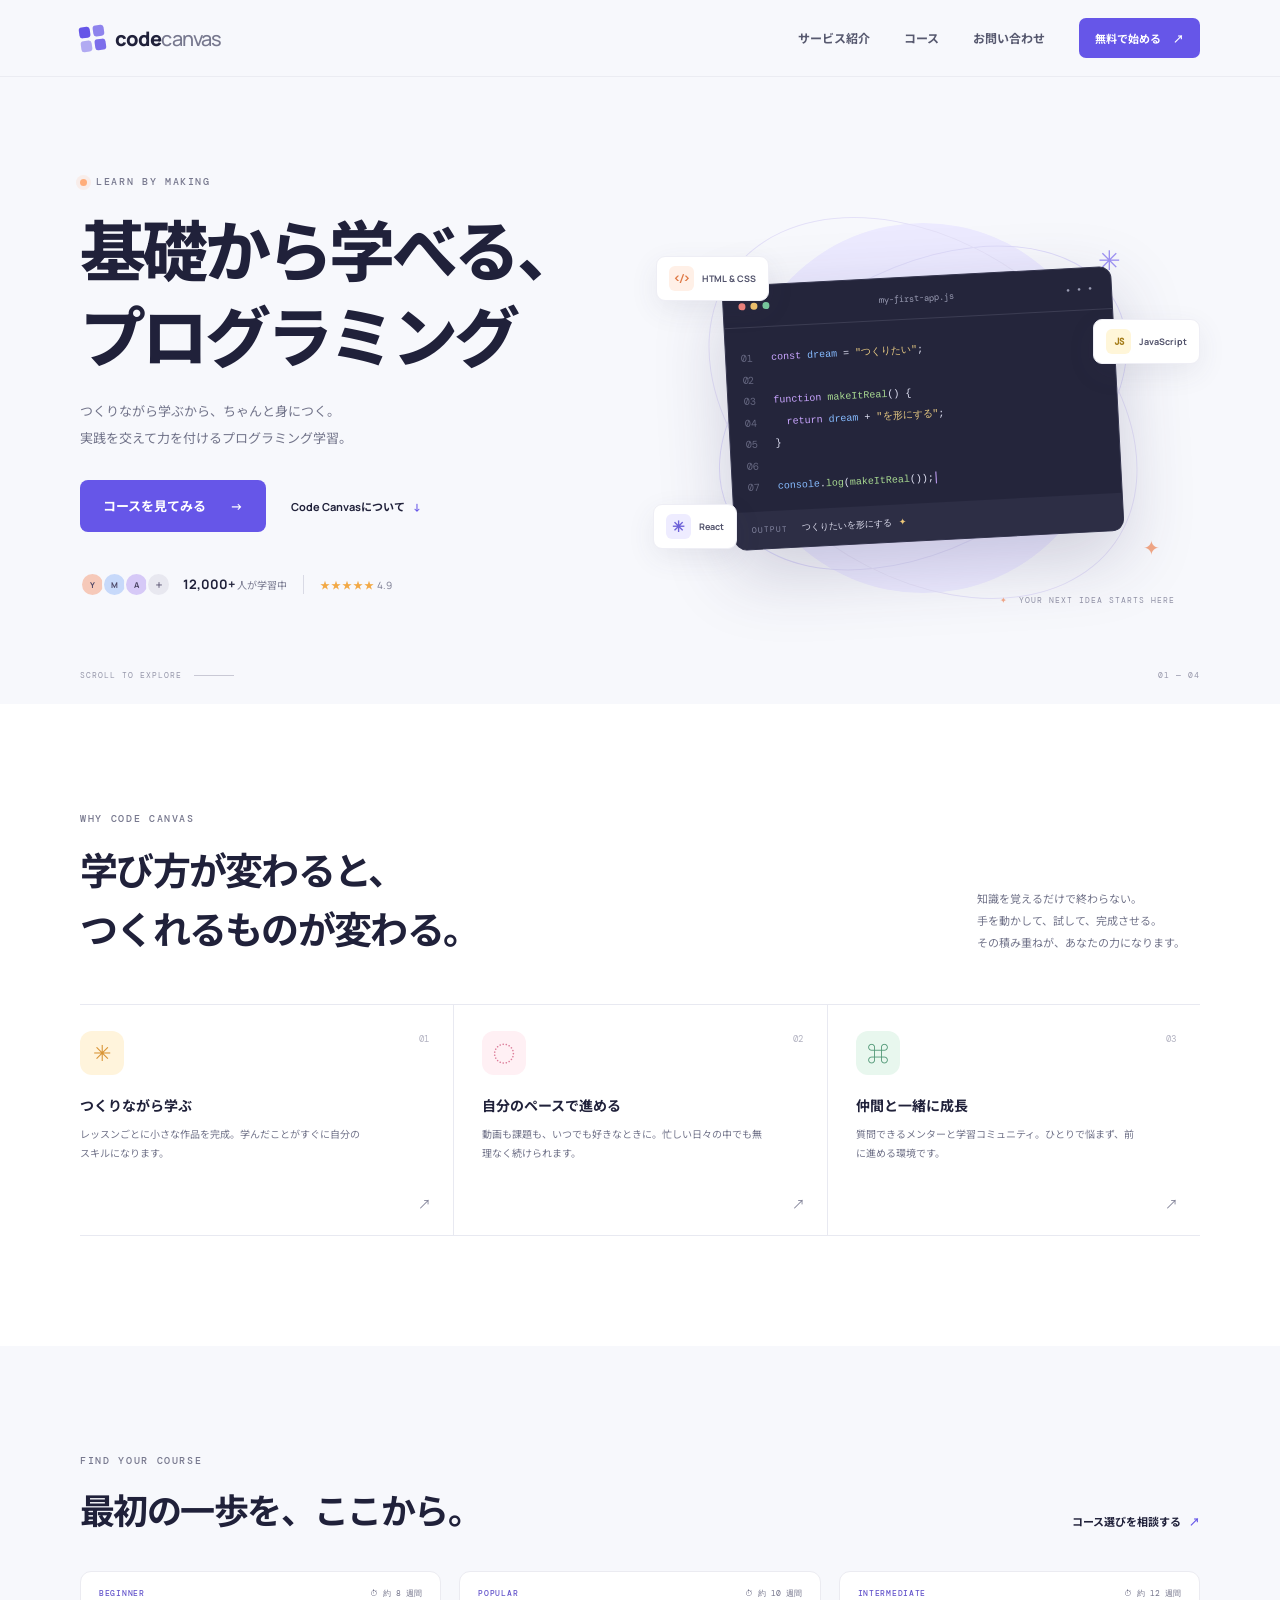
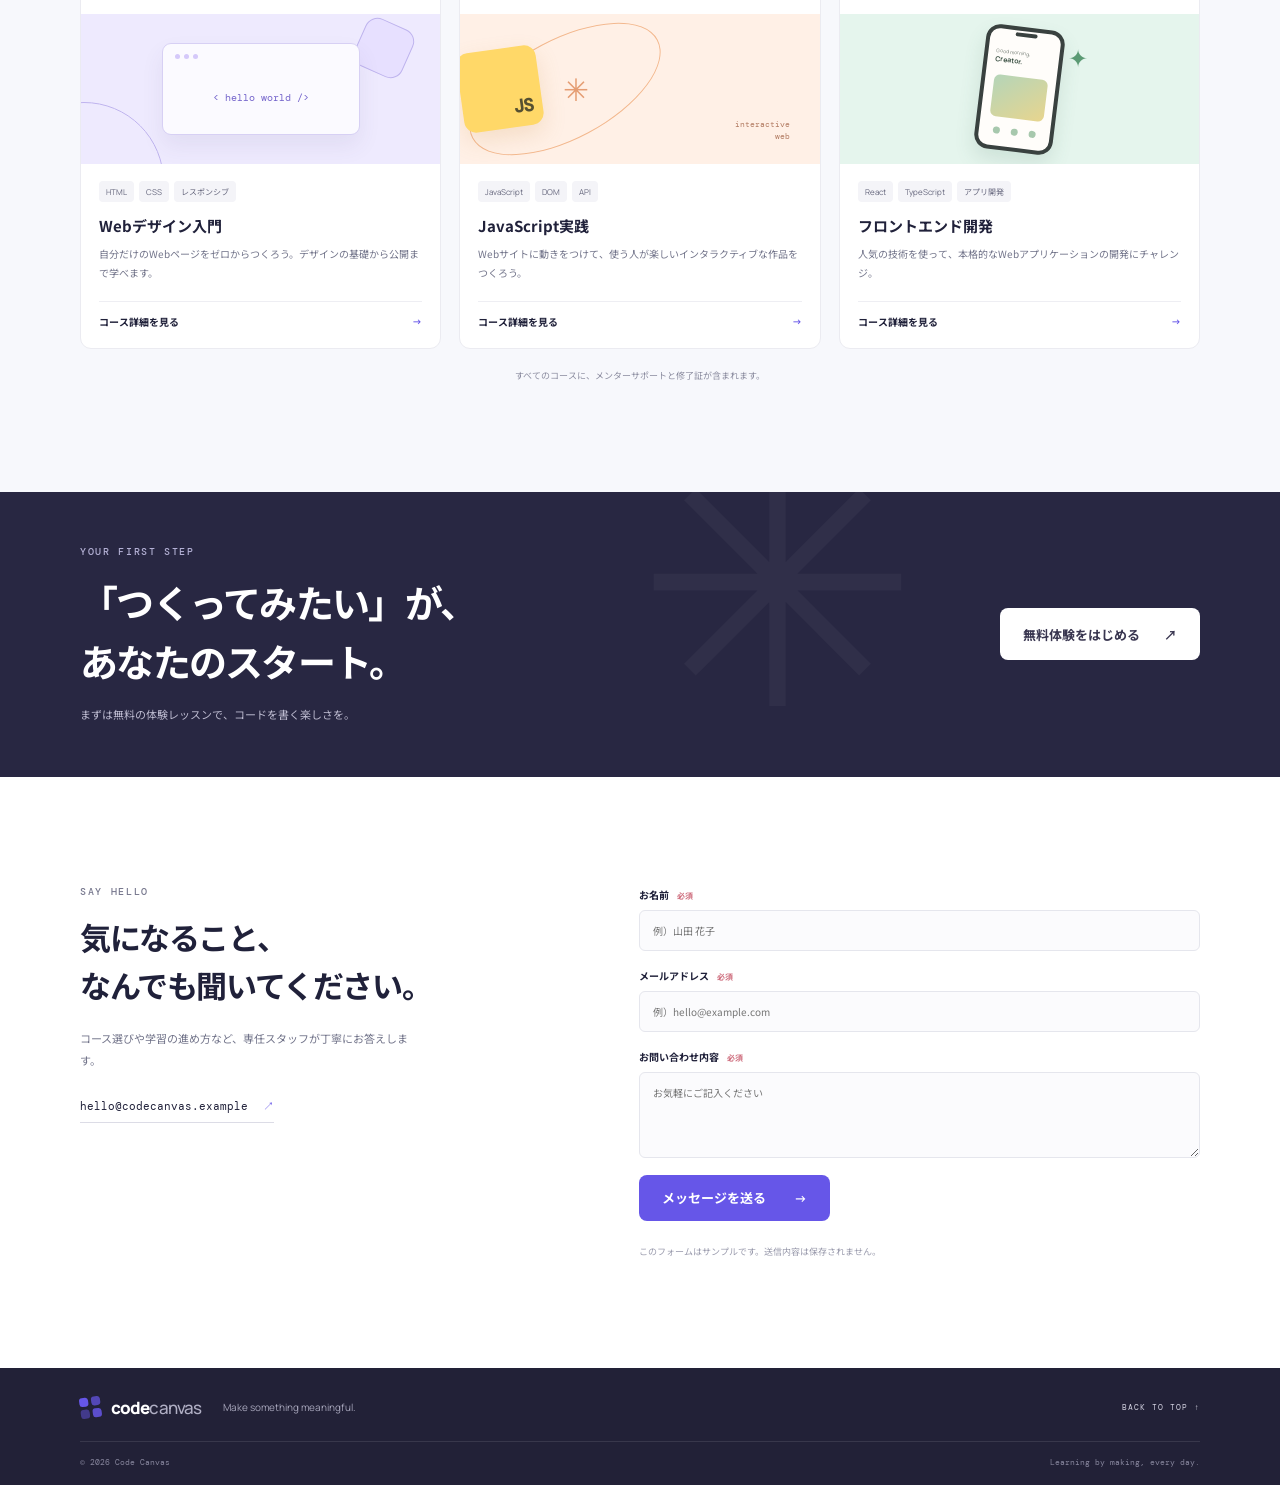
==== index.html @ 49e3001a "Merge pull request #26 from Singuralitylabs/work_ohno ファーストビューメッセージ修正#25" ====
<!doctype html>
<html lang="ja">
<head>
  <meta charset="utf-8">
  <meta name="viewport" content="width=device-width, initial-scale=1">
  <meta name="description" content="コードキャンバスは、あなたのペースで実践的なプログラミングを学べるオンライン学習サービスです。">
  <meta name="theme-color" content="#f7f8fc">
  <title>Code Canvas — つくりながら学ぶ、プログラミング</title>
  <link rel="preconnect" href="https://fonts.googleapis.com">
  <link rel="preconnect" href="https://fonts.gstatic.com" crossorigin>
  <link href="https://fonts.googleapis.com/css2?family=DM+Mono:wght@400;500&family=Manrope:wght@400;500;600;700;800&family=Noto+Sans+JP:wght@400;500;600;700;800&display=swap" rel="stylesheet">
  <link rel="stylesheet" href="styles.css">
  <script src="script.js" defer></script>
</head>
<body>
  <a class="skip-link" href="#main">コンテンツへスキップ</a>
  <header class="site-header">
    <div class="container header-inner">
      <a class="brand" href="#home" aria-label="Code Canvas ホーム">
        <span class="brand-mark" aria-hidden="true"><span></span><span></span><span></span><span></span></span>
        <span>code<span class="brand-light">canvas</span></span>
      </a>
      <button class="menu-toggle" type="button" aria-expanded="false" aria-controls="primary-nav" aria-label="メニューを開く">
        <span></span><span></span>
      </button>
      <nav class="nav" id="primary-nav" aria-label="メインナビゲーション">
        <a href="#about">サービス紹介</a>
        <a href="#courses">コース</a>
        <a href="#contact">お問い合わせ</a>
        <a class="button button-small nav-cta" href="#courses">無料で始める <span aria-hidden="true">↗</span></a>
      </nav>
    </div>
  </header>

  <main id="main">
    <section class="hero" id="home" aria-labelledby="hero-title">
      <div class="container hero-grid">
        <div class="hero-copy">
          <p class="eyebrow"><span class="eyebrow-dot"></span> LEARN BY MAKING</p>
          <h1 id="hero-title">基礎から学べる、<br>プログラミング</h1>
          <p class="hero-lead">つくりながら学ぶから、ちゃんと身につく。<br>実践を交えて力を付けるプログラミング学習。</p>
          <div class="hero-actions">
            <a class="button" href="#courses">コースを見てみる <span aria-hidden="true">→</span></a>
            <a class="text-link" href="#about">Code Canvasについて <span aria-hidden="true">↓</span></a>
          </div>
          <div class="hero-proof"><div class="avatar-stack" aria-hidden="true"><span>Y</span><span>M</span><span>A</span><span>＋</span></div><p><strong>12,000+</strong> 人が学習中</p><span class="proof-divider"></span><p class="rating"><span aria-label="5つ星">★★★★★</span> 4.9</p></div>
        </div>
        <div class="hero-art" aria-label="コードを書きながら学ぶ様子を表したイラスト" role="img">
          <div class="art-orbit orbit-one"></div><div class="art-orbit orbit-two"></div>
          <div class="floating-tag tag-html"><span class="tag-icon orange">&lt;/&gt;</span><span>HTML &amp; CSS</span></div>
          <div class="floating-tag tag-js"><span class="tag-icon yellow">JS</span><span>JavaScript</span></div>
          <div class="floating-tag tag-react"><span class="tag-icon blue">✳</span><span>React</span></div>
          <div class="editor-card">
            <div class="editor-top"><div class="editor-dots"><i></i><i></i><i></i></div><span>my-first-app.js</span><span class="editor-menu">···</span></div>
            <div class="editor-body" aria-hidden="true">
              <div><b>01</b><code><span class="code-purple">const</span> <span class="code-blue">dream</span> = <span class="code-yellow">"つくりたい"</span>;</code></div>
              <div><b>02</b><code></code></div>
              <div><b>03</b><code><span class="code-purple">function</span> <span class="code-green">makeItReal</span>() {</code></div>
              <div><b>04</b><code>&nbsp;&nbsp;<span class="code-purple">return</span> <span class="code-blue">dream</span> + <span class="code-yellow">"を形にする"</span>;</code></div>
              <div><b>05</b><code>}</code></div>
              <div><b>06</b><code></code></div>
              <div><b>07</b><code><span class="code-blue">console</span>.<span class="code-green">log</span>(<span class="code-green">makeItReal</span>());<span class="cursor"></span></code></div>
            </div>
            <div class="editor-output"><span class="output-label">OUTPUT</span><span>つくりたいを形にする<span class="sparkle">✦</span></span></div>
          </div>
          <span class="art-spark spark-a">✳</span><span class="art-spark spark-b">✦</span>
          <div class="art-note"><span>✦</span> YOUR NEXT IDEA STARTS HERE</div>
        </div>
      </div>
      <div class="hero-bottom container"><span>SCROLL TO EXPLORE</span><span class="scroll-line"></span><span>01 — 04</span></div>
    </section>

    <section class="section about-section" id="about" aria-labelledby="about-title">
      <div class="container">
        <div class="section-heading"><div><p class="eyebrow">WHY CODE CANVAS</p><h2 id="about-title">学び方が変わると、<br class="mobile-break">つくれるものが変わる。</h2></div><p class="section-intro">知識を覚えるだけで終わらない。<br>手を動かして、試して、完成させる。<br>その積み重ねが、あなたの力になります。</p></div>
        <div class="feature-grid">
          <article class="feature-card"><span class="feature-number">01</span><div class="feature-icon icon-yellow" aria-hidden="true">✳</div><h3>つくりながら学ぶ</h3><p>レッスンごとに小さな作品を完成。学んだことがすぐに自分のスキルになります。</p><span class="feature-arrow" aria-hidden="true">↗</span></article>
          <article class="feature-card"><span class="feature-number">02</span><div class="feature-icon icon-pink" aria-hidden="true">◌</div><h3>自分のペースで進める</h3><p>動画も課題も、いつでも好きなときに。忙しい日々の中でも無理なく続けられます。</p><span class="feature-arrow" aria-hidden="true">↗</span></article>
          <article class="feature-card"><span class="feature-number">03</span><div class="feature-icon icon-green" aria-hidden="true">⌘</div><h3>仲間と一緒に成長</h3><p>質問できるメンターと学習コミュニティ。ひとりで悩まず、前に進める環境です。</p><span class="feature-arrow" aria-hidden="true">↗</span></article>
        </div>
      </div>
    </section>

    <section class="section courses-section" id="courses" aria-labelledby="courses-title">
      <div class="container">
        <div class="section-heading courses-heading"><div><p class="eyebrow">FIND YOUR COURSE</p><h2 id="courses-title">最初の一歩を、ここから。</h2></div><a class="text-link desktop-link" href="#contact">コース選びを相談する <span aria-hidden="true">↗</span></a></div>
        <div class="course-grid">
          <article class="course-card course-lavender"><div class="course-topline"><span class="course-level">BEGINNER</span><span class="course-time">⏱ 約 8 週間</span></div><div class="course-visual visual-web"><span class="visual-window"><i></i><i></i><i></i><b>&lt; hello world /&gt;</b></span><span class="visual-shape shape-circle"></span><span class="visual-shape shape-square"></span></div><div class="course-content"><div class="course-tags"><span>HTML</span><span>CSS</span><span>レスポンシブ</span></div><h3>Webデザイン入門</h3><p>自分だけのWebページをゼロからつくろう。デザインの基礎から公開まで学べます。</p><a href="web-design.html" class="course-link">コース詳細を見る <span aria-hidden="true">→</span></a></div></article>
          <article class="course-card course-peach"><div class="course-topline"><span class="course-level">POPULAR</span><span class="course-time">⏱ 約 10 週間</span></div><div class="course-visual visual-js"><span class="js-tile">JS</span><span class="visual-orbit"></span><span class="js-spark">✳</span><span class="js-label">interactive<br>web</span></div><div class="course-content"><div class="course-tags"><span>JavaScript</span><span>DOM</span><span>API</span></div><h3>JavaScript実践</h3><p>Webサイトに動きをつけて、使う人が楽しいインタラクティブな作品をつくろう。</p><a href="javascript-practice.html" class="course-link">コース詳細を見る <span aria-hidden="true">→</span></a></div></article>
          <article class="course-card course-mint"><div class="course-topline"><span class="course-level">INTERMEDIATE</span><span class="course-time">⏱ 約 12 週間</span></div><div class="course-visual visual-app"><div class="app-phone"><span class="phone-notch"></span><span class="phone-greeting">Good morning,<br><b>Creator.</b></span><span class="phone-card"></span><span class="phone-nav"><i></i><i></i><i></i></span></div><span class="app-spark">✦</span></div><div class="course-content"><div class="course-tags"><span>React</span><span>TypeScript</span><span>アプリ開発</span></div><h3>フロントエンド開発</h3><p>人気の技術を使って、本格的なWebアプリケーションの開発にチャレンジ。</p><a href="frontend-development.html" class="course-link">コース詳細を見る <span aria-hidden="true">→</span></a></div></article>
        </div>
        <p class="course-note">すべてのコースに、メンターサポートと修了証が含まれます。</p>
      </div>
    </section>

    <section class="cta-section" aria-labelledby="cta-title"><div class="container cta-inner"><div><p class="eyebrow">YOUR FIRST STEP</p><h2 id="cta-title">「つくってみたい」が、<br>あなたのスタート。</h2><p>まずは無料の体験レッスンで、コードを書く楽しさを。</p></div><a href="#contact" class="button button-light">無料体験をはじめる <span aria-hidden="true">↗</span></a><span class="cta-decoration" aria-hidden="true">✳</span></div></section>

    <section class="section contact-section" id="contact" aria-labelledby="contact-title">
      <div class="container contact-grid"><div class="contact-copy"><p class="eyebrow">SAY HELLO</p><h2 id="contact-title">気になること、<br>なんでも聞いてください。</h2><p>コース選びや学習の進め方など、専任スタッフが丁寧にお答えします。</p><a class="contact-email" href="mailto:hello@codecanvas.example">hello@codecanvas.example <span aria-hidden="true">↗</span></a></div>
        <form class="contact-form" id="contact-form">
          <div class="form-row"><label for="name">お名前 <span>必須</span></label><input id="name" name="name" type="text" autocomplete="name" placeholder="例）山田 花子" required></div>
          <div class="form-row"><label for="email">メールアドレス <span>必須</span></label><input id="email" name="email" type="email" autocomplete="email" placeholder="例）hello@example.com" required></div>
          <div class="form-row"><label for="message">お問い合わせ内容 <span>必須</span></label><textarea id="message" name="message" rows="4" placeholder="お気軽にご記入ください" required></textarea></div>
          <button class="button form-submit" type="submit">メッセージを送る <span aria-hidden="true">→</span></button>
          <p class="form-status" id="form-status" role="status" aria-live="polite"></p>
          <p class="form-note">このフォームはサンプルです。送信内容は保存されません。</p>
        </form>
      </div>
    </section>
  </main>

  <footer class="site-footer"><div class="container footer-main"><a class="brand footer-brand" href="#home"><span class="brand-mark" aria-hidden="true"><span></span><span></span><span></span><span></span></span><span>code<span class="brand-light">canvas</span></span></a><p>Make something meaningful.</p><a href="#home" class="back-top">BACK TO TOP ↑</a></div><div class="container footer-bottom"><span>© 2026 Code Canvas</span><span>Learning by making, every day.</span></div></footer>
</body>
</html>
---- styles.css ----
:root {
  color-scheme: light;
  --ink: #20213a;
  --muted: #72748a;
  --paper: #f7f8fc;
  --white: #fff;
  --purple: #6656e8;
  --purple-dark: #5140d1;
  --line: #e8e9f1;
  --font: "Manrope", "Noto Sans JP", sans-serif;
  --jp: "Noto Sans JP", sans-serif;
  --mono: "DM Mono", monospace;
}
* { box-sizing: border-box; }
html { scroll-behavior: smooth; scroll-padding-top: 88px; }
body { margin: 0; color: var(--ink); background: var(--paper); font-family: var(--font); -webkit-font-smoothing: antialiased; }
a { color: inherit; text-decoration: none; }
button, input, textarea { font: inherit; }
.container { width: min(1120px, calc(100% - 64px)); margin-inline: auto; }
.skip-link { position: absolute; top: -48px; left: 16px; z-index: 20; padding: 12px 16px; color: white; background: var(--ink); border-radius: 8px; }
.skip-link:focus { top: 12px; }
.site-header { position: sticky; z-index: 10; top: 0; background: rgb(247 248 252 / 92%); backdrop-filter: blur(16px); border-bottom: 1px solid rgb(32 33 58 / 5%); }
.header-inner { height: 76px; display: flex; align-items: center; justify-content: space-between; }
.brand { display: inline-flex; align-items: center; gap: 10px; font-size: 20px; font-weight: 800; letter-spacing: -.9px; }
.brand-light { font-weight: 500; color: #77788e; }
.brand-mark { width: 25px; height: 25px; display: grid; grid-template-columns: 1fr 1fr; gap: 3px; transform: rotate(-8deg); }
.brand-mark span { border-radius: 3px; background: var(--purple); }
.brand-mark span:nth-child(2) { opacity: .72; }.brand-mark span:nth-child(3) { opacity: .48; }.brand-mark span:nth-child(4) { opacity: .85; }
.nav { display: flex; align-items: center; gap: 34px; font-size: 12px; font-weight: 700; color: #57596f; }
.nav a:not(.button):hover, .text-link:hover { color: var(--purple); }
.button { min-height: 52px; display: inline-flex; align-items: center; justify-content: center; gap: 24px; padding: 0 23px; color: white; background: var(--purple); border: 0; border-radius: 8px; font-size: 13px; font-weight: 700; transition: background .2s, transform .2s; cursor: pointer; }
.button:hover { background: var(--purple-dark); transform: translateY(-2px); }
.button-small { min-height: 40px; gap: 12px; padding: 0 16px; font-size: 11px; border-radius: 7px; }
.menu-toggle { display: none; }
.hero { position: relative; padding-top: 76px; overflow: hidden; }
.hero-grid { min-height: 470px; display: grid; grid-template-columns: 1fr 1.04fr; align-items: center; gap: 34px; }
.hero-copy { padding-bottom: 42px; }
.eyebrow { display: flex; align-items: center; gap: 9px; margin: 0 0 18px; font: 500 10px/1 var(--mono); letter-spacing: 1.65px; color: #77788e; }
.eyebrow-dot { width: 7px; height: 7px; display: inline-block; border-radius: 50%; background: #ffad7a; box-shadow: 0 0 0 4px #ffad7a25; }
h1, h2, h3, p { margin-top: 0; }
h1 { margin-bottom: 20px; font-family: var(--jp); font-size: clamp(42px, 5.4vw, 66px); font-weight: 800; line-height: 1.3; letter-spacing: -.055em; }
.hero-lead { margin-bottom: 28px; color: var(--muted); font-family: var(--jp); font-size: 13px; line-height: 2.1; }
.hero-actions { display: flex; align-items: center; gap: 25px; }
.text-link { font-size: 11px; font-weight: 700; transition: color .2s; }
.text-link span { margin-left: 6px; color: var(--purple); }
.hero-proof { display: flex; align-items: center; gap: 12px; margin-top: 40px; color: #77788e; font-size: 10px; }
.hero-proof p { margin: 0; }.hero-proof strong { color: var(--ink); font-size: 13px; }.proof-divider { width: 1px; height: 19px; margin: 0 4px; background: #d9dae5; }.rating span { color: #f2a946; letter-spacing: 1px; }
.avatar-stack { display: flex; padding-left: 3px; }.avatar-stack span { width: 25px; height: 25px; display: grid; place-items: center; margin-left: -3px; border: 2px solid var(--paper); border-radius: 50%; color: #4c4665; background: #f6c9b9; font-size: 8px; font-weight: 700; }.avatar-stack span:nth-child(2) { background: #c7d9fa; }.avatar-stack span:nth-child(3) { background: #d6c9f7; }.avatar-stack span:nth-child(4) { background: #e8e8f0; }
.hero-art { position: relative; height: 430px; display: grid; place-items: center; isolation: isolate; }
.hero-art::before { position: absolute; z-index: -2; width: 370px; height: 370px; content: ""; border-radius: 50%; background: #eceaff; }
.art-orbit { position: absolute; z-index: -1; width: 440px; height: 280px; border: 1px solid #dedbf9; border-radius: 50%; transform: rotate(-29deg); }.orbit-two { width: 470px; height: 330px; transform: rotate(35deg); border-color: #e4e1f8; }
.editor-card { position: relative; z-index: 1; width: min(390px, 82%); overflow: hidden; border: 1px solid #34354e; border-radius: 12px; background: #24253b; box-shadow: 0 24px 70px #34305d36; transform: rotate(-3deg); }
.editor-top { height: 42px; display: flex; align-items: center; justify-content: space-between; padding: 0 15px; color: #999bb2; border-bottom: 1px solid #3c3d53; font: 9px var(--mono); }.editor-dots { display: flex; gap: 5px; }.editor-dots i { width: 7px; height: 7px; border-radius: 50%; background: #f3837c; }.editor-dots i:nth-child(2) { background: #f2c36c; }.editor-dots i:nth-child(3) { background: #78c99d; }.editor-menu { font-size: 18px; line-height: 1; }
.editor-body { padding: 20px 15px 13px; font: 10px/2.15 var(--mono); color: #e2e3f5; }.editor-body div { display: flex; white-space: pre; }.editor-body b { width: 30px; flex: 0 0 30px; color: #676982; font-weight: 400; }.code-purple { color: #c9a5ff; }.code-blue { color: #86bbff; }.code-yellow { color: #e9cb83; }.code-green { color: #a8d991; }.cursor { display: inline-block; width: 1px; height: 12px; margin-left: 2px; vertical-align: middle; background: #c9a5ff; }
.editor-output { display: flex; align-items: center; gap: 14px; padding: 12px 17px; color: #dcdced; background: #2d2e45; font: 9px var(--mono); }.output-label { color: #898ba6; font-size: 8px; letter-spacing: 1px; }.sparkle { margin-left: 7px; color: #edc778; }
.floating-tag { position: absolute; z-index: 2; display: flex; align-items: center; gap: 8px; padding: 9px 12px; color: #50516a; background: white; border: 1px solid #eeeef5; border-radius: 9px; box-shadow: 0 9px 28px #44436516; font-size: 9px; font-weight: 700; }.tag-html { top: 63px; left: 10px; }.tag-js { top: 126px; right: 0; }.tag-react { bottom: 74px; left: 7px; }.tag-icon { width: 25px; height: 25px; display: grid; place-items: center; border-radius: 6px; font: 700 9px var(--mono); }.orange { color: #df7945; background: #fff0e7; }.yellow { color: #a47b17; background: #fff6d9; }.blue { color: #6d61d8; background: #eeecff; font-size: 15px; }
.art-spark { position: absolute; color: #9e92f3; }.spark-a { top: 48px; right: 79px; font-size: 27px; }.spark-b { bottom: 62px; right: 40px; color: #f3a786; font-size: 20px; }.art-note { position: absolute; right: 25px; bottom: 18px; color: #9293a7; font: 8px var(--mono); letter-spacing: 1px; }.art-note span { margin-right: 5px; color: #f3a786; }
.hero-bottom { display: flex; align-items: center; gap: 12px; padding: 7px 0 24px; color: #9697aa; font: 8px var(--mono); letter-spacing: 1px; }.scroll-line { width: 40px; height: 1px; background: #c9c9d5; }.hero-bottom span:last-child { margin-left: auto; }
.section { padding: 110px 0; }.about-section { background: white; }.section-heading { display: flex; align-items: end; justify-content: space-between; gap: 40px; margin-bottom: 46px; }.section-heading .eyebrow, .contact-copy .eyebrow, .cta-inner .eyebrow { margin-bottom: 16px; }.section-heading h2, .contact-copy h2, .cta-inner h2 { margin-bottom: 0; font-family: var(--jp); font-size: clamp(27px, 3.3vw, 38px); line-height: 1.55; letter-spacing: -.045em; }.section-intro { margin: 0 15px 5px 0; color: var(--muted); font-family: var(--jp); font-size: 11px; line-height: 2; }
.feature-grid { display: grid; grid-template-columns: repeat(3, 1fr); border-top: 1px solid var(--line); border-bottom: 1px solid var(--line); }.feature-card { position: relative; min-height: 230px; padding: 26px 28px 25px 0; }.feature-card + .feature-card { padding-left: 28px; border-left: 1px solid var(--line); }.feature-number { position: absolute; top: 28px; right: 24px; color: #b2b2c1; font: 9px var(--mono); }.feature-card + .feature-card .feature-number { right: 24px; }.feature-icon { width: 44px; height: 44px; display: grid; place-items: center; margin-bottom: 20px; border-radius: 12px; font-size: 22px; }.icon-yellow { color: #d99434; background: #fff4dc; }.icon-pink { color: #dc7e9a; background: #fff0f4; }.icon-green { color: #519876; background: #e8f7ee; }.feature-card h3 { margin-bottom: 9px; font-family: var(--jp); font-size: 14px; }.feature-card p { max-width: 280px; margin-bottom: 0; color: var(--muted); font-family: var(--jp); font-size: 10px; line-height: 1.9; }.feature-arrow { position: absolute; right: 22px; bottom: 22px; color: #85869b; font-size: 13px; }
.courses-section { background: #f7f8fc; }.courses-heading { align-items: end; margin-bottom: 35px; }.courses-heading h2 { font-size: clamp(26px, 3vw, 35px); }.desktop-link { margin-bottom: 7px; }.course-grid { display: grid; grid-template-columns: repeat(3, 1fr); gap: 18px; }.course-card { overflow: hidden; border: 1px solid #ebebf1; border-radius: 11px; background: white; transition: transform .2s, box-shadow .2s; }.course-card:hover { transform: translateY(-4px); box-shadow: 0 15px 35px #39365e12; }.course-topline { height: 42px; display: flex; align-items: center; justify-content: space-between; padding: 0 18px; color: #72738a; font: 8px var(--mono); letter-spacing: .7px; }.course-level { color: #6556cc; font-weight: 500; }.course-time { letter-spacing: 0; }.course-visual { position: relative; height: 150px; display: grid; place-items: center; overflow: hidden; }.course-lavender .course-visual { background: #eeeafe; }.course-peach .course-visual { background: #fff0e6; }.course-mint .course-visual { background: #e5f5ed; }.visual-window { position: relative; z-index: 1; width: 198px; height: 92px; display: flex; align-items: center; gap: 5px; padding: 13px; border: 1px solid #d7d0f4; border-radius: 9px; background: #fbfaff; box-shadow: 0 11px 22px #50447714; }.visual-window i { position: absolute; top: 10px; width: 5px; height: 5px; border-radius: 50%; background: #d5c9fa; }.visual-window i:nth-child(1) { left: 12px; }.visual-window i:nth-child(2) { left: 21px; }.visual-window i:nth-child(3) { left: 30px; }.visual-window b { margin: 17px auto 0; color: #7464cb; font: 10px var(--mono); }.visual-shape { position: absolute; border: 1px solid #bfb4ee; }.shape-circle { width: 160px; height: 160px; left: -77px; bottom: -98px; border-radius: 50%; }.shape-square { width: 52px; height: 52px; top: 8px; right: 30px; border-radius: 13px; transform: rotate(24deg); background: #e7e0ff; }
.visual-js { display: flex; gap: 23px; }.js-tile { position: relative; z-index: 1; width: 80px; height: 80px; display: grid; place-items: end; padding: 8px; border-radius: 12px; color: #565031; background: #ffd868; box-shadow: 0 9px 22px #c88d4630; font: 700 18px var(--mono); transform: rotate(-8deg); }.visual-orbit { position: absolute; width: 210px; height: 100px; border: 1px solid #f3b88e; border-radius: 50%; transform: rotate(-28deg); }.js-spark { position: relative; z-index: 1; color: #e59d73; font-size: 31px; }.js-label { position: absolute; right: 30px; bottom: 22px; color: #b27b62; font: 8px/1.5 var(--mono); text-align: right; }
.app-phone { position: relative; width: 79px; height: 125px; overflow: hidden; border: 4px solid #39413f; border-radius: 14px; background: #fffdfa; box-shadow: 0 10px 20px #3f745e24; transform: rotate(7deg); }.phone-notch { position: absolute; top: 2px; left: 25px; width: 22px; height: 4px; border-radius: 3px; background: #39413f; }.phone-greeting { display: block; margin: 19px 8px 10px; color: #777f77; font: 5px/1.4 var(--font); }.phone-greeting b { color: #3e5346; font-size: 7px; }.phone-card { display: block; width: 54px; height: 42px; margin: auto; border-radius: 6px; background: linear-gradient(145deg,#b4d5b9,#e8d58e); }.phone-nav { display: flex; justify-content: space-around; margin: 10px 8px 0; }.phone-nav i { width: 7px; height: 7px; border-radius: 50%; background: #a7c8ad; }.app-spark { position: absolute; top: 27px; right: 31%; color: #5b9a74; font-size: 24px; }.course-content { padding: 17px 18px 19px; }.course-tags { display: flex; flex-wrap: wrap; gap: 5px; margin-bottom: 13px; }.course-tags span { padding: 5px 7px; color: #68697f; background: #f4f4f8; border-radius: 4px; font-size: 8px; }.course-content h3 { margin-bottom: 8px; font-family: var(--jp); font-size: 15px; }.course-content p { min-height: 42px; margin-bottom: 15px; color: var(--muted); font-family: var(--jp); font-size: 10px; line-height: 1.9; }.course-link { display: flex; justify-content: space-between; padding-top: 12px; border-top: 1px solid #eeeef3; font-size: 10px; font-weight: 700; }.course-link span { color: var(--purple); }.course-note { margin: 20px 0 0; color: #8c8da0; text-align: center; font-size: 9px; }
.cta-section { position: relative; overflow: hidden; color: white; background: #282742; }.cta-inner { position: relative; min-height: 275px; display: flex; align-items: center; justify-content: space-between; padding-block: 55px; }.cta-inner .eyebrow { color: #b3b0d4; }.cta-inner h2 { font-size: clamp(28px, 3.4vw, 38px); }.cta-inner p:not(.eyebrow) { margin: 15px 0 0; color: #bdbbd0; font-family: var(--jp); font-size: 11px; }.button-light { position: relative; z-index: 1; color: #393650; background: white; }.button-light:hover { color: white; }.cta-decoration { position: absolute; right: 25%; top: -86px; color: #ffffff09; font-size: 340px; line-height: 1; }
.contact-section { background: white; }.contact-grid { display: grid; grid-template-columns: .9fr 1.1fr; gap: 100px; }.contact-copy h2 { margin-bottom: 18px; font-size: 31px; }.contact-copy > p:not(.eyebrow) { max-width: 340px; color: var(--muted); font-family: var(--jp); font-size: 11px; line-height: 2; }.contact-email { display: inline-block; margin-top: 17px; padding-bottom: 8px; border-bottom: 1px solid #dcdce6; font: 11px var(--mono); }.contact-email span { margin-left: 8px; color: var(--purple); }.contact-form { display: grid; gap: 17px; }.form-row { display: grid; gap: 8px; }.form-row label { font-family: var(--jp); font-size: 10px; font-weight: 700; }.form-row label span { margin-left: 6px; color: #ce6d7d; font-size: 8px; }.form-row input, .form-row textarea { width: 100%; padding: 12px 13px; border: 1px solid #e5e6ed; border-radius: 6px; outline: none; color: var(--ink); background: #fbfbfd; font-family: var(--jp); font-size: 10px; transition: border .2s, box-shadow .2s; }.form-row input:focus, .form-row textarea:focus { border-color: #a49aef; box-shadow: 0 0 0 3px #6656e817; }.form-row textarea { resize: vertical; }.form-submit { justify-self: start; min-height: 46px; gap: 28px; }.form-status { min-height: 0; margin: -9px 0 0; color: #30815b; font-family: var(--jp); font-size: 10px; }.form-note { margin: -10px 0 0; color: #999aac; font-family: var(--jp); font-size: 9px; }
.site-footer { padding: 28px 0 18px; color: #d2d1e0; background: #222137; }.footer-main { display: flex; align-items: center; gap: 22px; padding-bottom: 22px; }.footer-brand { color: white; font-size: 17px; }.footer-brand .brand-light { color: #b0afc4; }.footer-brand .brand-mark { width: 21px; height: 21px; }.footer-main p { margin: 0; color: #a7a6bb; font-size: 10px; }.back-top { margin-left: auto; font: 8px var(--mono); letter-spacing: 1px; }.footer-bottom { display: flex; justify-content: space-between; padding-top: 15px; border-top: 1px solid #ffffff19; color: #88879e; font: 8px var(--mono); }
@media (min-width: 1280px) { .hero-grid { min-height: 510px; } }
@media (max-width: 850px) { .container { width: min(100% - 44px, 700px); }.hero { padding-top: 48px; }.hero-grid { grid-template-columns: 1fr 1fr; gap: 0; }.hero-art { transform: scale(.85); margin-inline: -30px; }.hero-copy { position: relative; z-index: 2; }.nav { gap: 20px; }.contact-grid { gap: 50px; }.section { padding: 82px 0; } }
@media (max-width: 640px) { html { scroll-padding-top: 68px; }.container { width: calc(100% - 40px); }.header-inner { height: 66px; }.brand { font-size: 18px; }.brand-mark { width: 22px; height: 22px; }.menu-toggle { width: 42px; height: 42px; display: grid; place-content: center; gap: 5px; padding: 0; border: 0; border-radius: 7px; background: #eeedf8; cursor: pointer; }.menu-toggle span { width: 17px; height: 1.5px; background: var(--ink); transition: transform .2s; }.menu-toggle[aria-expanded="true"] span:first-child { transform: translateY(3.25px) rotate(45deg); }.menu-toggle[aria-expanded="true"] span:last-child { transform: translateY(-3.25px) rotate(-45deg); }.nav { position: absolute; top: 65px; left: 0; right: 0; display: none; align-items: stretch; gap: 0; padding: 8px 20px 18px; border-bottom: 1px solid var(--line); background: var(--paper); }.nav.is-open { display: flex; flex-direction: column; }.nav > a:not(.button) { padding: 14px 3px; border-bottom: 1px solid var(--line); }.nav .nav-cta { align-self: flex-start; margin-top: 13px; }.hero { padding-top: 45px; }.hero-grid { display: flex; flex-direction: column; align-items: stretch; gap: 4px; }.hero-copy { padding-bottom: 0; }.eyebrow { font-size: 9px; }.hero h1 { font-size: clamp(41px, 12vw, 56px); }.hero-lead { font-size: 11px; }.hero-actions { gap: 17px; }.hero-actions .button { min-height: 47px; padding-inline: 16px; gap: 15px; font-size: 11px; }.hero-actions .text-link { font-size: 9px; }.hero-proof { margin-top: 26px; }.hero-art { height: 320px; margin: -1px -15px 0; transform: scale(.82); transform-origin: center top; }.hero-art::before { width: 325px; height: 325px; }.editor-card { width: min(390px, 82%); }.floating-tag { transform: scale(.9); }.tag-html { left: 4%; }.tag-js { right: 4%; }.tag-react { left: 3%; }.art-orbit { width: 390px; }.orbit-two { width: 405px; }.hero-bottom { padding-top: 0; padding-bottom: 18px; }.section { padding: 70px 0; }.section-heading { display: block; margin-bottom: 30px; }.section-heading h2, .contact-copy h2 { font-size: 27px; }.section-intro { margin: 17px 0 0; font-size: 10px; }.mobile-break { display: none; }.feature-grid { grid-template-columns: 1fr; }.feature-card, .feature-card + .feature-card { min-height: 0; padding: 22px 32px 22px 0; border-left: 0; }.feature-card + .feature-card { border-top: 1px solid var(--line); }.feature-icon { width: 39px; height: 39px; margin-bottom: 13px; }.feature-card h3 { font-size: 13px; }.feature-card p { max-width: 100%; font-size: 10px; }.feature-number { top: 22px; right: 0; }.feature-card + .feature-card .feature-number { right: 0; }.feature-arrow { right: 3px; bottom: 22px; }.courses-heading { display: flex; align-items: end; }.courses-heading h2 { font-size: 26px; }.desktop-link { display: none; }.course-grid { grid-template-columns: 1fr; gap: 14px; }.course-visual { height: 155px; }.course-content { padding-inline: 16px; }.course-content p { min-height: auto; }.course-note { font-size: 8px; }.cta-inner { min-height: 0; display: block; padding-block: 57px; }.cta-inner h2 { font-size: 29px; }.cta-inner p:not(.eyebrow) { font-size: 10px; }.cta-inner .button { margin-top: 25px; }.cta-decoration { right: -22px; top: -14px; font-size: 220px; }.contact-grid { grid-template-columns: 1fr; gap: 35px; }.contact-copy h2 { margin-bottom: 12px; }.contact-email { margin-top: 6px; }.contact-form { gap: 14px; }.form-submit { width: 100%; }.footer-main { flex-wrap: wrap; gap: 12px; }.footer-main p { width: 100%; order: 1; }.back-top { margin-left: auto; }.footer-bottom { gap: 10px; font-size: 7px; } }
@media (prefers-reduced-motion: reduce) { *, *::before, *::after { scroll-behavior: auto !important; transition-duration: .01ms !important; animation-duration: .01ms !important; animation-iteration-count: 1 !important; } }
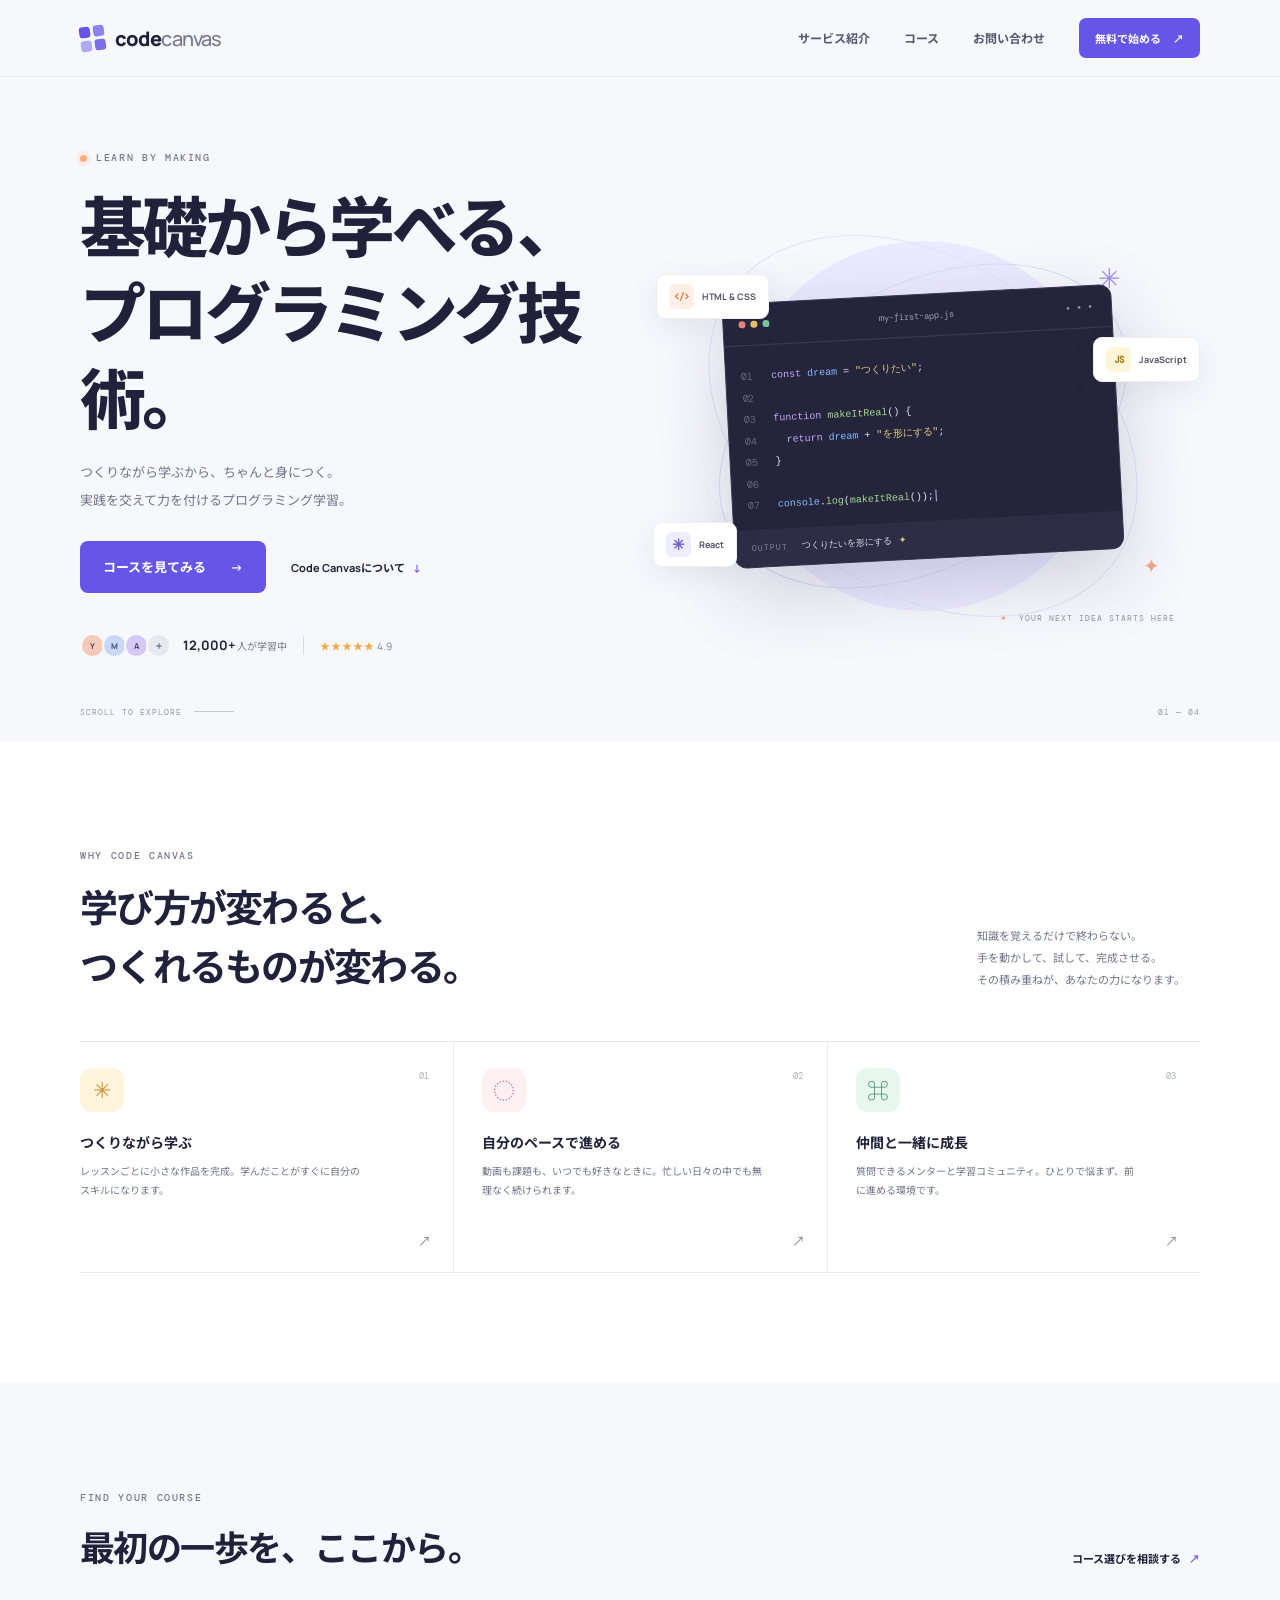
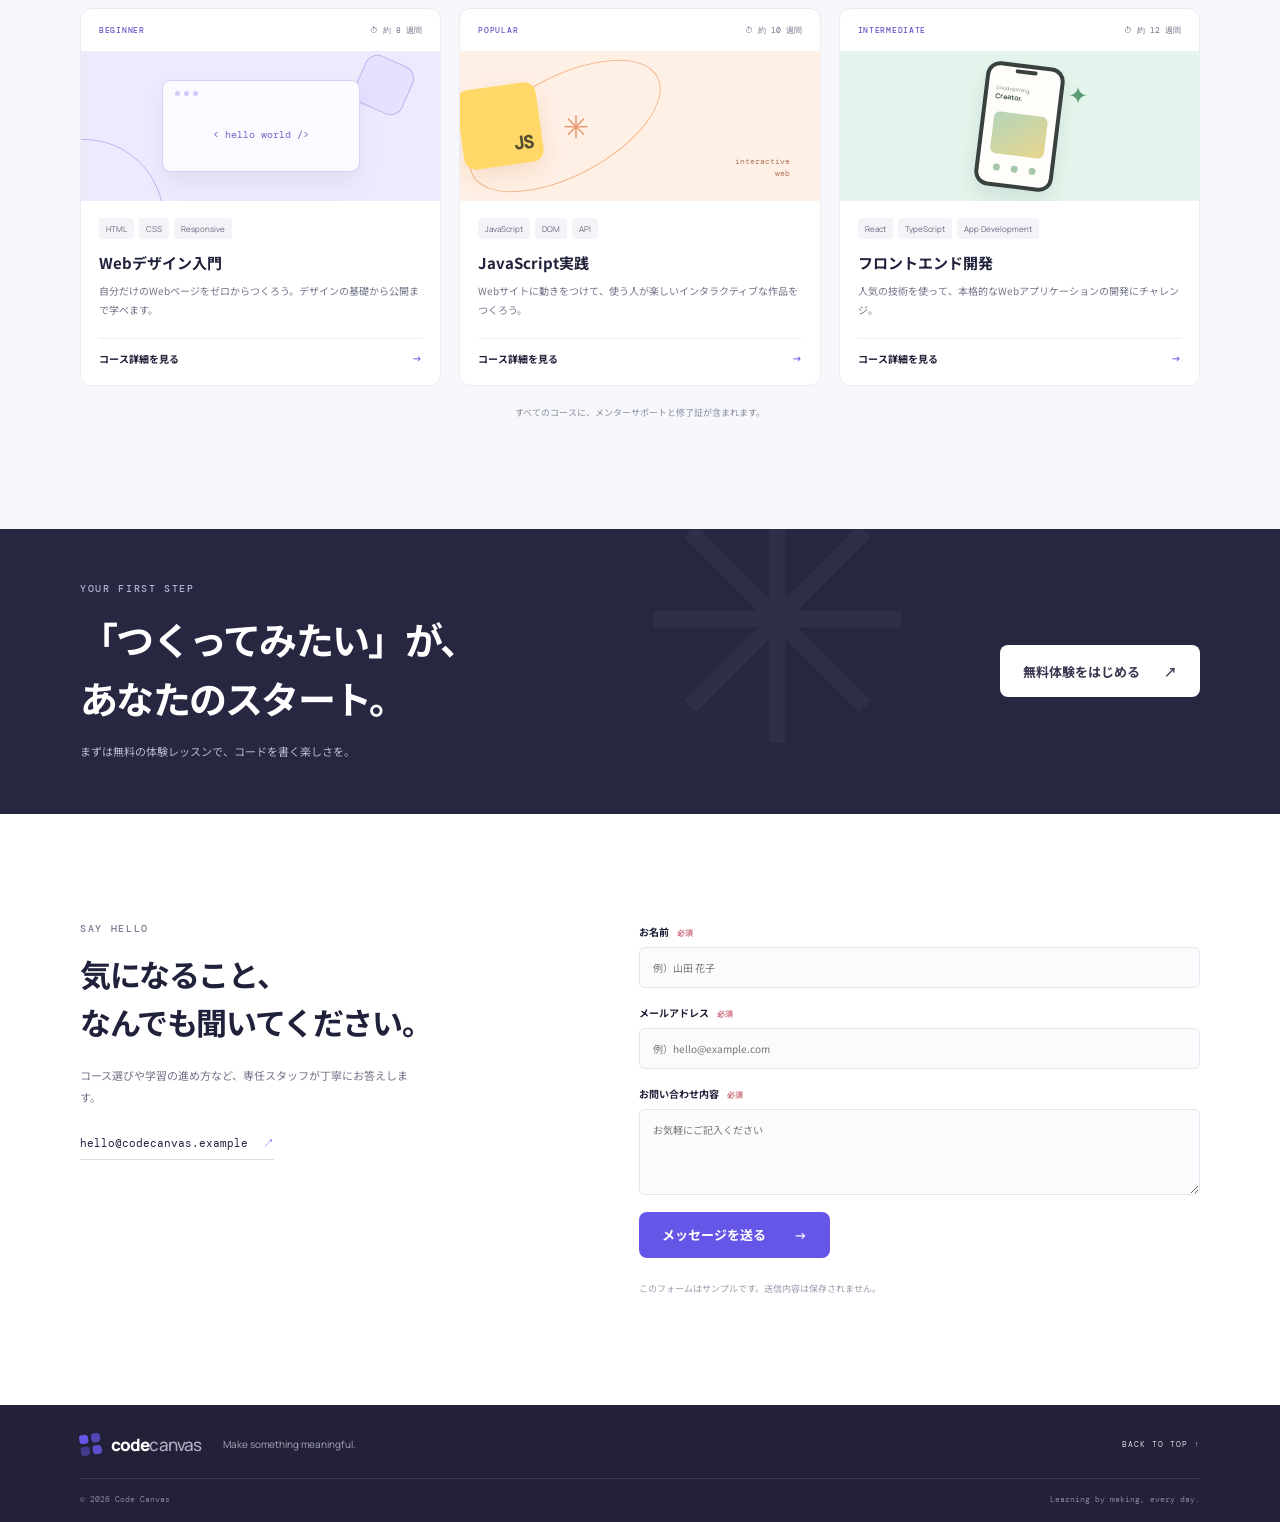
==== commit ee1316df: "Modify course tags and content in index.html Updated course card details to include 'Responsive' tag" ====
--- a/index.html
+++ b/index.html
@@ -37,7 +37,7 @@
       <div class="container hero-grid">
         <div class="hero-copy">
           <p class="eyebrow"><span class="eyebrow-dot"></span> LEARN BY MAKING</p>
-          <h1 id="hero-title">基礎から学べる、<br>プログラミング</h1>
+          <h1 id="hero-title">基礎から学べる、<br>プログラミング技術。</h1>
           <p class="hero-lead">つくりながら学ぶから、ちゃんと身につく。<br>実践を交えて力を付けるプログラミング学習。</p>
           <div class="hero-actions">
             <a class="button" href="#courses">コースを見てみる <span aria-hidden="true">→</span></a>
@@ -85,9 +85,9 @@
       <div class="container">
         <div class="section-heading courses-heading"><div><p class="eyebrow">FIND YOUR COURSE</p><h2 id="courses-title">最初の一歩を、ここから。</h2></div><a class="text-link desktop-link" href="#contact">コース選びを相談する <span aria-hidden="true">↗</span></a></div>
         <div class="course-grid">
-          <article class="course-card course-lavender"><div class="course-topline"><span class="course-level">BEGINNER</span><span class="course-time">⏱ 約 8 週間</span></div><div class="course-visual visual-web"><span class="visual-window"><i></i><i></i><i></i><b>&lt; hello world /&gt;</b></span><span class="visual-shape shape-circle"></span><span class="visual-shape shape-square"></span></div><div class="course-content"><div class="course-tags"><span>HTML</span><span>CSS</span><span>レスポンシブ</span></div><h3>Webデザイン入門</h3><p>自分だけのWebページをゼロからつくろう。デザインの基礎から公開まで学べます。</p><a href="web-design.html" class="course-link">コース詳細を見る <span aria-hidden="true">→</span></a></div></article>
+          <article class="course-card course-lavender"><div class="course-topline"><span class="course-level">BEGINNER</span><span class="course-time">⏱ 約 8 週間</span></div><div class="course-visual visual-web"><span class="visual-window"><i></i><i></i><i></i><b>&lt; hello world /&gt;</b></span><span class="visual-shape shape-circle"></span><span class="visual-shape shape-square"></span></div><div class="course-content"><div class="course-tags"><span>HTML</span><span>CSS</span><span>Responsive</span></div><h3>Webデザイン入門</h3><p>自分だけのWebページをゼロからつくろう。デザインの基礎から公開まで学べます。</p><a href="web-design.html" class="course-link">コース詳細を見る <span aria-hidden="true">→</span></a></div></article>
           <article class="course-card course-peach"><div class="course-topline"><span class="course-level">POPULAR</span><span class="course-time">⏱ 約 10 週間</span></div><div class="course-visual visual-js"><span class="js-tile">JS</span><span class="visual-orbit"></span><span class="js-spark">✳</span><span class="js-label">interactive<br>web</span></div><div class="course-content"><div class="course-tags"><span>JavaScript</span><span>DOM</span><span>API</span></div><h3>JavaScript実践</h3><p>Webサイトに動きをつけて、使う人が楽しいインタラクティブな作品をつくろう。</p><a href="javascript-practice.html" class="course-link">コース詳細を見る <span aria-hidden="true">→</span></a></div></article>
-          <article class="course-card course-mint"><div class="course-topline"><span class="course-level">INTERMEDIATE</span><span class="course-time">⏱ 約 12 週間</span></div><div class="course-visual visual-app"><div class="app-phone"><span class="phone-notch"></span><span class="phone-greeting">Good morning,<br><b>Creator.</b></span><span class="phone-card"></span><span class="phone-nav"><i></i><i></i><i></i></span></div><span class="app-spark">✦</span></div><div class="course-content"><div class="course-tags"><span>React</span><span>TypeScript</span><span>アプリ開発</span></div><h3>フロントエンド開発</h3><p>人気の技術を使って、本格的なWebアプリケーションの開発にチャレンジ。</p><a href="frontend-development.html" class="course-link">コース詳細を見る <span aria-hidden="true">→</span></a></div></article>
+          <article class="course-card course-mint"><div class="course-topline"><span class="course-level">INTERMEDIATE</span><span class="course-time">⏱ 約 12 週間</span></div><div class="course-visual visual-app"><div class="app-phone"><span class="phone-notch"></span><span class="phone-greeting">Good morning,<br><b>Creator.</b></span><span class="phone-card"></span><span class="phone-nav"><i></i><i></i><i></i></span></div><span class="app-spark">✦</span></div><div class="course-content"><div class="course-tags"><span>React</span><span>TypeScript</span><span>App Development</span></div><h3>フロントエンド開発</h3><p>人気の技術を使って、本格的なWebアプリケーションの開発にチャレンジ。</p><a href="frontend-development.html" class="course-link">コース詳細を見る <span aria-hidden="true">→</span></a></div></article>
         </div>
         <p class="course-note">すべてのコースに、メンターサポートと修了証が含まれます。</p>
       </div>
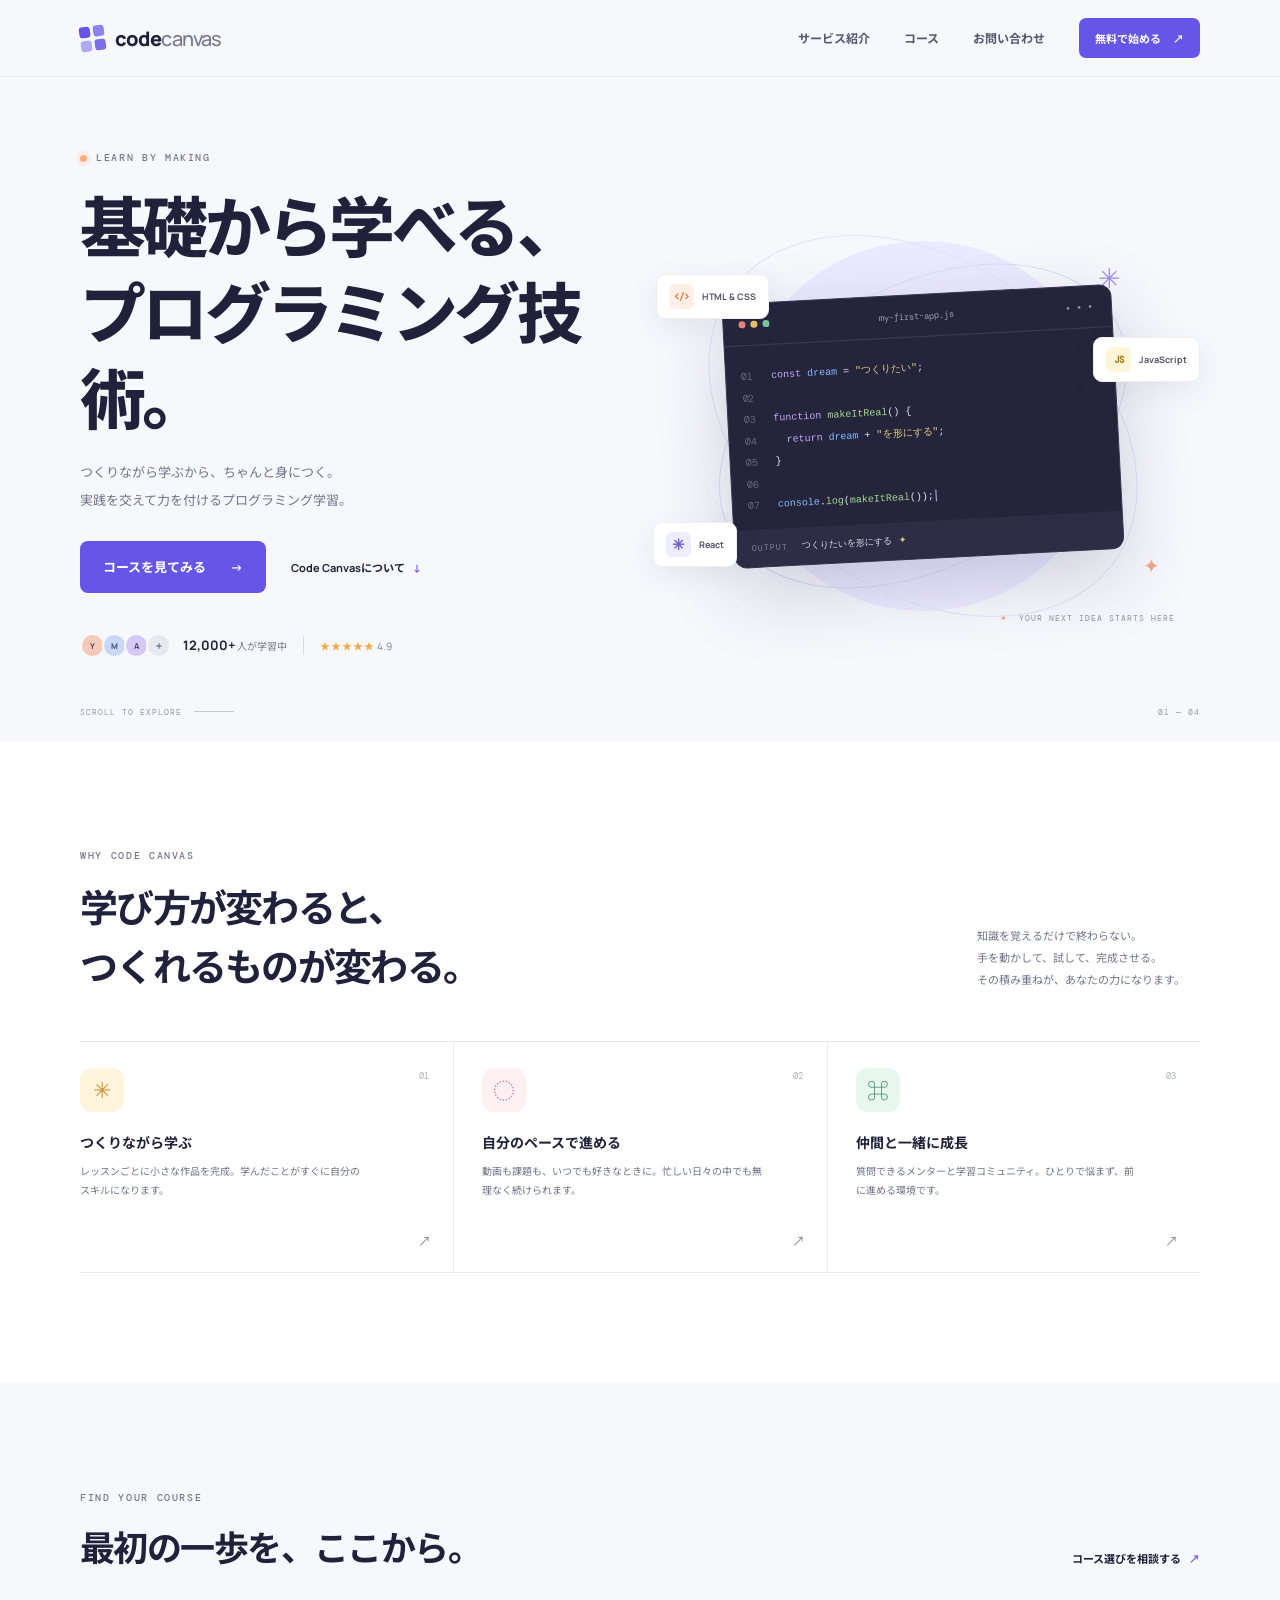
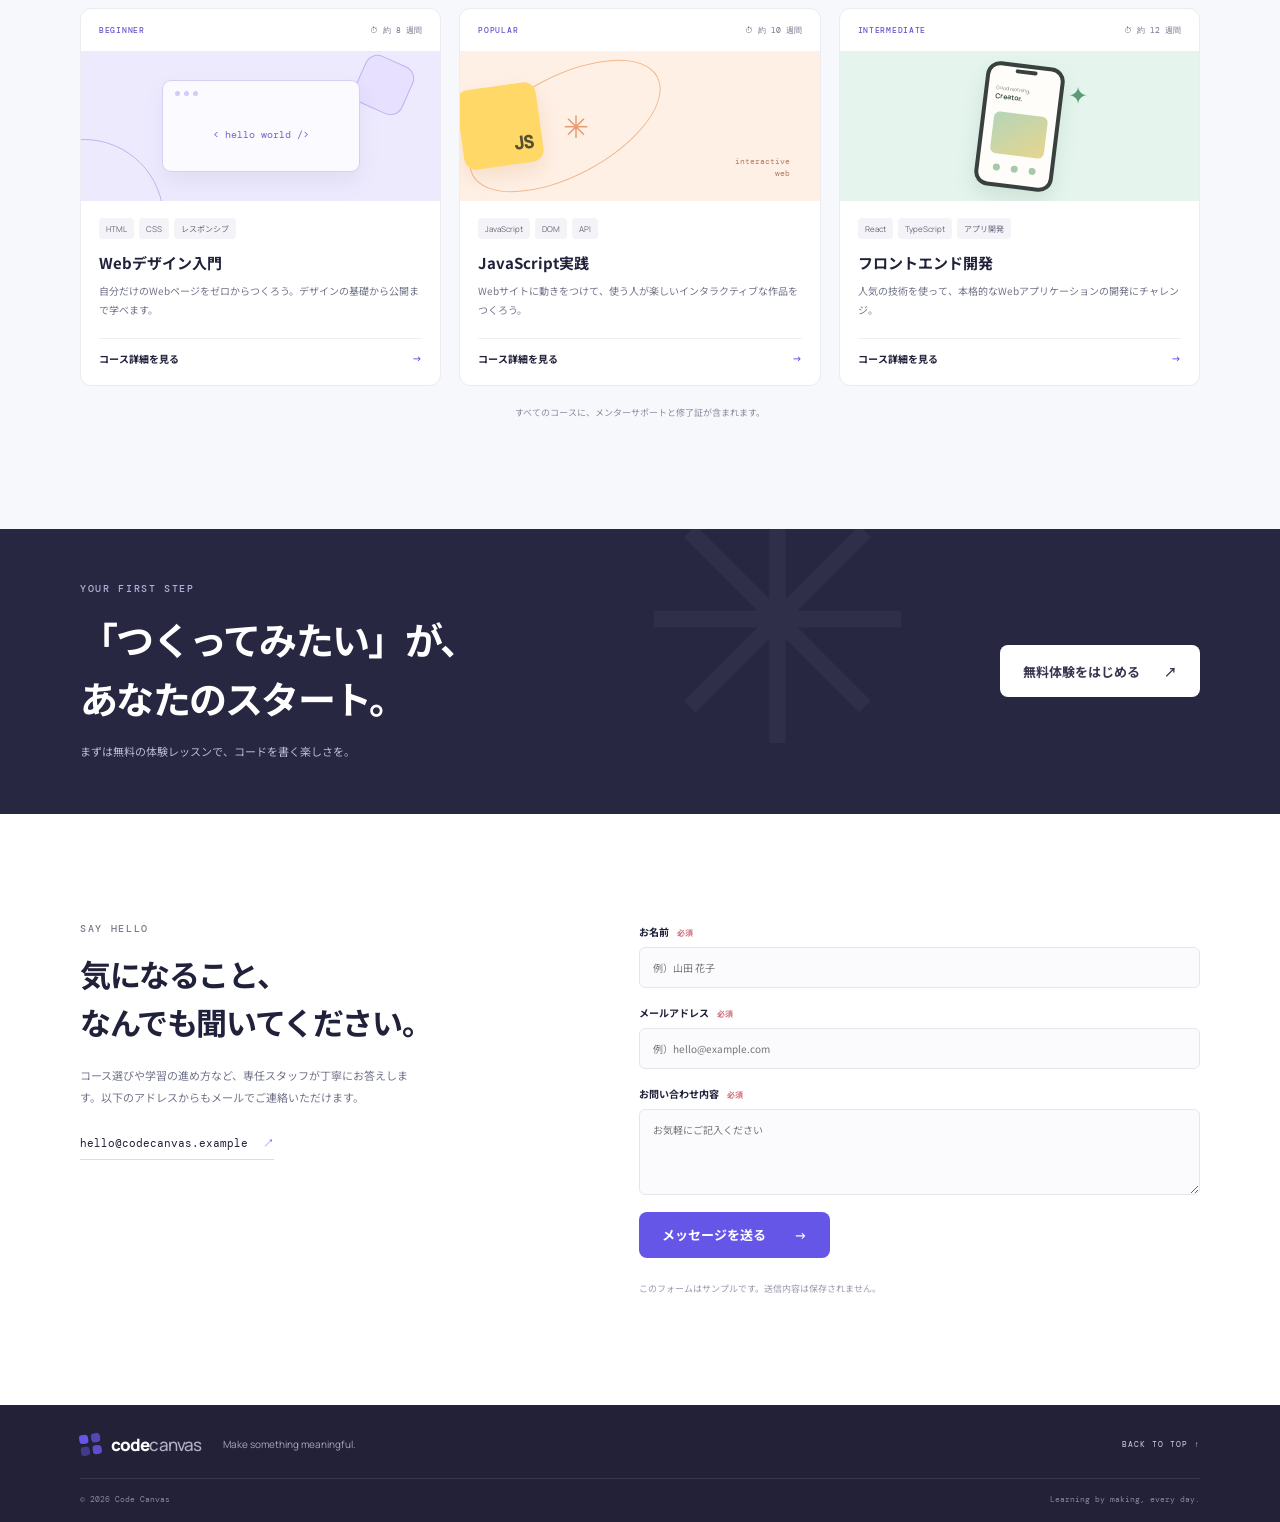
==== commit b1dd4938: "メールリンクにメールで連絡できることが伝わる文言を追加#5" ====
--- a/index.html
+++ b/index.html
@@ -1,5 +1,6 @@
 <!doctype html>
 <html lang="ja">
+
 <head>
   <meta charset="utf-8">
   <meta name="viewport" content="width=device-width, initial-scale=1">
@@ -8,10 +9,13 @@
   <title>Code Canvas — つくりながら学ぶ、プログラミング</title>
   <link rel="preconnect" href="https://fonts.googleapis.com">
   <link rel="preconnect" href="https://fonts.gstatic.com" crossorigin>
-  <link href="https://fonts.googleapis.com/css2?family=DM+Mono:wght@400;500&family=Manrope:wght@400;500;600;700;800&family=Noto+Sans+JP:wght@400;500;600;700;800&display=swap" rel="stylesheet">
+  <link
+    href="https://fonts.googleapis.com/css2?family=DM+Mono:wght@400;500&family=Manrope:wght@400;500;600;700;800&family=Noto+Sans+JP:wght@400;500;600;700;800&display=swap"
+    rel="stylesheet">
   <link rel="stylesheet" href="styles.css">
   <script src="script.js" defer></script>
 </head>
+
 <body>
   <a class="skip-link" href="#main">コンテンツへスキップ</a>
   <header class="site-header">
@@ -43,64 +47,161 @@
             <a class="button" href="#courses">コースを見てみる <span aria-hidden="true">→</span></a>
             <a class="text-link" href="#about">Code Canvasについて <span aria-hidden="true">↓</span></a>
           </div>
-          <div class="hero-proof"><div class="avatar-stack" aria-hidden="true"><span>Y</span><span>M</span><span>A</span><span>＋</span></div><p><strong>12,000+</strong> 人が学習中</p><span class="proof-divider"></span><p class="rating"><span aria-label="5つ星">★★★★★</span> 4.9</p></div>
+          <div class="hero-proof">
+            <div class="avatar-stack" aria-hidden="true"><span>Y</span><span>M</span><span>A</span><span>＋</span></div>
+            <p><strong>12,000+</strong> 人が学習中</p><span class="proof-divider"></span>
+            <p class="rating"><span aria-label="5つ星">★★★★★</span> 4.9</p>
+          </div>
         </div>
         <div class="hero-art" aria-label="コードを書きながら学ぶ様子を表したイラスト" role="img">
-          <div class="art-orbit orbit-one"></div><div class="art-orbit orbit-two"></div>
-          <div class="floating-tag tag-html"><span class="tag-icon orange">&lt;/&gt;</span><span>HTML &amp; CSS</span></div>
+          <div class="art-orbit orbit-one"></div>
+          <div class="art-orbit orbit-two"></div>
+          <div class="floating-tag tag-html"><span class="tag-icon orange">&lt;/&gt;</span><span>HTML &amp; CSS</span>
+          </div>
           <div class="floating-tag tag-js"><span class="tag-icon yellow">JS</span><span>JavaScript</span></div>
           <div class="floating-tag tag-react"><span class="tag-icon blue">✳</span><span>React</span></div>
           <div class="editor-card">
-            <div class="editor-top"><div class="editor-dots"><i></i><i></i><i></i></div><span>my-first-app.js</span><span class="editor-menu">···</span></div>
+            <div class="editor-top">
+              <div class="editor-dots"><i></i><i></i><i></i></div><span>my-first-app.js</span><span
+                class="editor-menu">···</span>
+            </div>
             <div class="editor-body" aria-hidden="true">
-              <div><b>01</b><code><span class="code-purple">const</span> <span class="code-blue">dream</span> = <span class="code-yellow">"つくりたい"</span>;</code></div>
+              <div>
+                <b>01</b><code><span class="code-purple">const</span> <span class="code-blue">dream</span> = <span class="code-yellow">"つくりたい"</span>;</code>
+              </div>
               <div><b>02</b><code></code></div>
-              <div><b>03</b><code><span class="code-purple">function</span> <span class="code-green">makeItReal</span>() {</code></div>
-              <div><b>04</b><code>&nbsp;&nbsp;<span class="code-purple">return</span> <span class="code-blue">dream</span> + <span class="code-yellow">"を形にする"</span>;</code></div>
+              <div>
+                <b>03</b><code><span class="code-purple">function</span> <span class="code-green">makeItReal</span>() {</code>
+              </div>
+              <div>
+                <b>04</b><code>&nbsp;&nbsp;<span class="code-purple">return</span> <span class="code-blue">dream</span> + <span class="code-yellow">"を形にする"</span>;</code>
+              </div>
               <div><b>05</b><code>}</code></div>
               <div><b>06</b><code></code></div>
-              <div><b>07</b><code><span class="code-blue">console</span>.<span class="code-green">log</span>(<span class="code-green">makeItReal</span>());<span class="cursor"></span></code></div>
-            </div>
-            <div class="editor-output"><span class="output-label">OUTPUT</span><span>つくりたいを形にする<span class="sparkle">✦</span></span></div>
+              <div>
+                <b>07</b><code><span class="code-blue">console</span>.<span class="code-green">log</span>(<span class="code-green">makeItReal</span>());<span class="cursor"></span></code>
+              </div>
+            </div>
+            <div class="editor-output"><span class="output-label">OUTPUT</span><span>つくりたいを形にする<span
+                  class="sparkle">✦</span></span></div>
           </div>
           <span class="art-spark spark-a">✳</span><span class="art-spark spark-b">✦</span>
           <div class="art-note"><span>✦</span> YOUR NEXT IDEA STARTS HERE</div>
         </div>
       </div>
-      <div class="hero-bottom container"><span>SCROLL TO EXPLORE</span><span class="scroll-line"></span><span>01 — 04</span></div>
+      <div class="hero-bottom container"><span>SCROLL TO EXPLORE</span><span class="scroll-line"></span><span>01 —
+          04</span></div>
     </section>
 
     <section class="section about-section" id="about" aria-labelledby="about-title">
       <div class="container">
-        <div class="section-heading"><div><p class="eyebrow">WHY CODE CANVAS</p><h2 id="about-title">学び方が変わると、<br class="mobile-break">つくれるものが変わる。</h2></div><p class="section-intro">知識を覚えるだけで終わらない。<br>手を動かして、試して、完成させる。<br>その積み重ねが、あなたの力になります。</p></div>
+        <div class="section-heading">
+          <div>
+            <p class="eyebrow">WHY CODE CANVAS</p>
+            <h2 id="about-title">学び方が変わると、<br class="mobile-break">つくれるものが変わる。</h2>
+          </div>
+          <p class="section-intro">知識を覚えるだけで終わらない。<br>手を動かして、試して、完成させる。<br>その積み重ねが、あなたの力になります。</p>
+        </div>
         <div class="feature-grid">
-          <article class="feature-card"><span class="feature-number">01</span><div class="feature-icon icon-yellow" aria-hidden="true">✳</div><h3>つくりながら学ぶ</h3><p>レッスンごとに小さな作品を完成。学んだことがすぐに自分のスキルになります。</p><span class="feature-arrow" aria-hidden="true">↗</span></article>
-          <article class="feature-card"><span class="feature-number">02</span><div class="feature-icon icon-pink" aria-hidden="true">◌</div><h3>自分のペースで進める</h3><p>動画も課題も、いつでも好きなときに。忙しい日々の中でも無理なく続けられます。</p><span class="feature-arrow" aria-hidden="true">↗</span></article>
-          <article class="feature-card"><span class="feature-number">03</span><div class="feature-icon icon-green" aria-hidden="true">⌘</div><h3>仲間と一緒に成長</h3><p>質問できるメンターと学習コミュニティ。ひとりで悩まず、前に進める環境です。</p><span class="feature-arrow" aria-hidden="true">↗</span></article>
+          <article class="feature-card"><span class="feature-number">01</span>
+            <div class="feature-icon icon-yellow" aria-hidden="true">✳</div>
+            <h3>つくりながら学ぶ</h3>
+            <p>レッスンごとに小さな作品を完成。学んだことがすぐに自分のスキルになります。</p><span class="feature-arrow" aria-hidden="true">↗</span>
+          </article>
+          <article class="feature-card"><span class="feature-number">02</span>
+            <div class="feature-icon icon-pink" aria-hidden="true">◌</div>
+            <h3>自分のペースで進める</h3>
+            <p>動画も課題も、いつでも好きなときに。忙しい日々の中でも無理なく続けられます。</p><span class="feature-arrow" aria-hidden="true">↗</span>
+          </article>
+          <article class="feature-card"><span class="feature-number">03</span>
+            <div class="feature-icon icon-green" aria-hidden="true">⌘</div>
+            <h3>仲間と一緒に成長</h3>
+            <p>質問できるメンターと学習コミュニティ。ひとりで悩まず、前に進める環境です。</p><span class="feature-arrow" aria-hidden="true">↗</span>
+          </article>
         </div>
       </div>
     </section>
 
     <section class="section courses-section" id="courses" aria-labelledby="courses-title">
       <div class="container">
-        <div class="section-heading courses-heading"><div><p class="eyebrow">FIND YOUR COURSE</p><h2 id="courses-title">最初の一歩を、ここから。</h2></div><a class="text-link desktop-link" href="#contact">コース選びを相談する <span aria-hidden="true">↗</span></a></div>
+        <div class="section-heading courses-heading">
+          <div>
+            <p class="eyebrow">FIND YOUR COURSE</p>
+            <h2 id="courses-title">最初の一歩を、ここから。</h2>
+          </div><a class="text-link desktop-link" href="#contact">コース選びを相談する <span aria-hidden="true">↗</span></a>
+        </div>
         <div class="course-grid">
-          <article class="course-card course-lavender"><div class="course-topline"><span class="course-level">BEGINNER</span><span class="course-time">⏱ 約 8 週間</span></div><div class="course-visual visual-web"><span class="visual-window"><i></i><i></i><i></i><b>&lt; hello world /&gt;</b></span><span class="visual-shape shape-circle"></span><span class="visual-shape shape-square"></span></div><div class="course-content"><div class="course-tags"><span>HTML</span><span>CSS</span><span>Responsive</span></div><h3>Webデザイン入門</h3><p>自分だけのWebページをゼロからつくろう。デザインの基礎から公開まで学べます。</p><a href="web-design.html" class="course-link">コース詳細を見る <span aria-hidden="true">→</span></a></div></article>
-          <article class="course-card course-peach"><div class="course-topline"><span class="course-level">POPULAR</span><span class="course-time">⏱ 約 10 週間</span></div><div class="course-visual visual-js"><span class="js-tile">JS</span><span class="visual-orbit"></span><span class="js-spark">✳</span><span class="js-label">interactive<br>web</span></div><div class="course-content"><div class="course-tags"><span>JavaScript</span><span>DOM</span><span>API</span></div><h3>JavaScript実践</h3><p>Webサイトに動きをつけて、使う人が楽しいインタラクティブな作品をつくろう。</p><a href="javascript-practice.html" class="course-link">コース詳細を見る <span aria-hidden="true">→</span></a></div></article>
-          <article class="course-card course-mint"><div class="course-topline"><span class="course-level">INTERMEDIATE</span><span class="course-time">⏱ 約 12 週間</span></div><div class="course-visual visual-app"><div class="app-phone"><span class="phone-notch"></span><span class="phone-greeting">Good morning,<br><b>Creator.</b></span><span class="phone-card"></span><span class="phone-nav"><i></i><i></i><i></i></span></div><span class="app-spark">✦</span></div><div class="course-content"><div class="course-tags"><span>React</span><span>TypeScript</span><span>App Development</span></div><h3>フロントエンド開発</h3><p>人気の技術を使って、本格的なWebアプリケーションの開発にチャレンジ。</p><a href="frontend-development.html" class="course-link">コース詳細を見る <span aria-hidden="true">→</span></a></div></article>
+          <article class="course-card course-lavender">
+            <div class="course-topline"><span class="course-level">BEGINNER</span><span class="course-time">⏱ 約 8
+                週間</span></div>
+            <div class="course-visual visual-web"><span class="visual-window"><i></i><i></i><i></i><b>&lt; hello world
+                  /&gt;</b></span><span class="visual-shape shape-circle"></span><span
+                class="visual-shape shape-square"></span></div>
+            <div class="course-content">
+              <div class="course-tags"><span>HTML</span><span>CSS</span><span>レスポンシブ</span></div>
+              <h3>Webデザイン入門</h3>
+              <p>自分だけのWebページをゼロからつくろう。デザインの基礎から公開まで学べます。</p><a href="web-design.html" class="course-link">コース詳細を見る <span
+                  aria-hidden="true">→</span></a>
+            </div>
+          </article>
+          <article class="course-card course-peach">
+            <div class="course-topline"><span class="course-level">POPULAR</span><span class="course-time">⏱ 約 10
+                週間</span></div>
+            <div class="course-visual visual-js"><span class="js-tile">JS</span><span class="visual-orbit"></span><span
+                class="js-spark">✳</span><span class="js-label">interactive<br>web</span></div>
+            <div class="course-content">
+              <div class="course-tags"><span>JavaScript</span><span>DOM</span><span>API</span></div>
+              <h3>JavaScript実践</h3>
+              <p>Webサイトに動きをつけて、使う人が楽しいインタラクティブな作品をつくろう。</p><a href="javascript-practice.html"
+                class="course-link">コース詳細を見る <span aria-hidden="true">→</span></a>
+            </div>
+          </article>
+          <article class="course-card course-mint">
+            <div class="course-topline"><span class="course-level">INTERMEDIATE</span><span class="course-time">⏱ 約 12
+                週間</span></div>
+            <div class="course-visual visual-app">
+              <div class="app-phone"><span class="phone-notch"></span><span class="phone-greeting">Good
+                  morning,<br><b>Creator.</b></span><span class="phone-card"></span><span
+                  class="phone-nav"><i></i><i></i><i></i></span></div><span class="app-spark">✦</span>
+            </div>
+            <div class="course-content">
+              <div class="course-tags"><span>React</span><span>TypeScript</span><span>アプリ開発</span></div>
+              <h3>フロントエンド開発</h3>
+              <p>人気の技術を使って、本格的なWebアプリケーションの開発にチャレンジ。</p><a href="frontend-development.html" class="course-link">コース詳細を見る
+                <span aria-hidden="true">→</span></a>
+            </div>
+          </article>
         </div>
         <p class="course-note">すべてのコースに、メンターサポートと修了証が含まれます。</p>
       </div>
     </section>
 
-    <section class="cta-section" aria-labelledby="cta-title"><div class="container cta-inner"><div><p class="eyebrow">YOUR FIRST STEP</p><h2 id="cta-title">「つくってみたい」が、<br>あなたのスタート。</h2><p>まずは無料の体験レッスンで、コードを書く楽しさを。</p></div><a href="#contact" class="button button-light">無料体験をはじめる <span aria-hidden="true">↗</span></a><span class="cta-decoration" aria-hidden="true">✳</span></div></section>
+    <section class="cta-section" aria-labelledby="cta-title">
+      <div class="container cta-inner">
+        <div>
+          <p class="eyebrow">YOUR FIRST STEP</p>
+          <h2 id="cta-title">「つくってみたい」が、<br>あなたのスタート。</h2>
+          <p>まずは無料の体験レッスンで、コードを書く楽しさを。</p>
+        </div><a href="#contact" class="button button-light">無料体験をはじめる <span aria-hidden="true">↗</span></a><span
+          class="cta-decoration" aria-hidden="true">✳</span>
+      </div>
+    </section>
 
     <section class="section contact-section" id="contact" aria-labelledby="contact-title">
-      <div class="container contact-grid"><div class="contact-copy"><p class="eyebrow">SAY HELLO</p><h2 id="contact-title">気になること、<br>なんでも聞いてください。</h2><p>コース選びや学習の進め方など、専任スタッフが丁寧にお答えします。</p><a class="contact-email" href="mailto:hello@codecanvas.example">hello@codecanvas.example <span aria-hidden="true">↗</span></a></div>
+      <div class="container contact-grid">
+        <div class="contact-copy">
+          <p class="eyebrow">SAY HELLO</p>
+          <h2 id="contact-title">気になること、<br>なんでも聞いてください。</h2>
+          <p>コース選びや学習の進め方など、専任スタッフが丁寧にお答えします。以下のアドレスからもメールでご連絡いただけます。</p><a class="contact-email"
+            href="mailto:hello@codecanvas.example">hello@codecanvas.example <span aria-hidden="true">↗</span></a>
+        </div>
         <form class="contact-form" id="contact-form">
-          <div class="form-row"><label for="name">お名前 <span>必須</span></label><input id="name" name="name" type="text" autocomplete="name" placeholder="例）山田 花子" required></div>
-          <div class="form-row"><label for="email">メールアドレス <span>必須</span></label><input id="email" name="email" type="email" autocomplete="email" placeholder="例）hello@example.com" required></div>
-          <div class="form-row"><label for="message">お問い合わせ内容 <span>必須</span></label><textarea id="message" name="message" rows="4" placeholder="お気軽にご記入ください" required></textarea></div>
+          <div class="form-row"><label for="name">お名前 <span>必須</span></label><input id="name" name="name" type="text"
+              autocomplete="name" placeholder="例）山田 花子" required></div>
+          <div class="form-row"><label for="email">メールアドレス <span>必須</span></label><input id="email" name="email"
+              type="email" autocomplete="email" placeholder="例）hello@example.com" required></div>
+          <div class="form-row"><label for="message">お問い合わせ内容 <span>必須</span></label><textarea id="message"
+              name="message" rows="4" placeholder="お気軽にご記入ください" required></textarea></div>
           <button class="button form-submit" type="submit">メッセージを送る <span aria-hidden="true">→</span></button>
           <p class="form-status" id="form-status" role="status" aria-live="polite"></p>
           <p class="form-note">このフォームはサンプルです。送信内容は保存されません。</p>
@@ -109,6 +210,15 @@
     </section>
   </main>
 
-  <footer class="site-footer"><div class="container footer-main"><a class="brand footer-brand" href="#home"><span class="brand-mark" aria-hidden="true"><span></span><span></span><span></span><span></span></span><span>code<span class="brand-light">canvas</span></span></a><p>Make something meaningful.</p><a href="#home" class="back-top">BACK TO TOP ↑</a></div><div class="container footer-bottom"><span>© 2026 Code Canvas</span><span>Learning by making, every day.</span></div></footer>
+  <footer class="site-footer">
+    <div class="container footer-main"><a class="brand footer-brand" href="#home"><span class="brand-mark"
+          aria-hidden="true"><span></span><span></span><span></span><span></span></span><span>code<span
+            class="brand-light">canvas</span></span></a>
+      <p>Make something meaningful.</p><a href="#home" class="back-top">BACK TO TOP ↑</a>
+    </div>
+    <div class="container footer-bottom"><span>© 2026 Code Canvas</span><span>Learning by making, every day.</span>
+    </div>
+  </footer>
 </body>
-</html>
+
+</html>
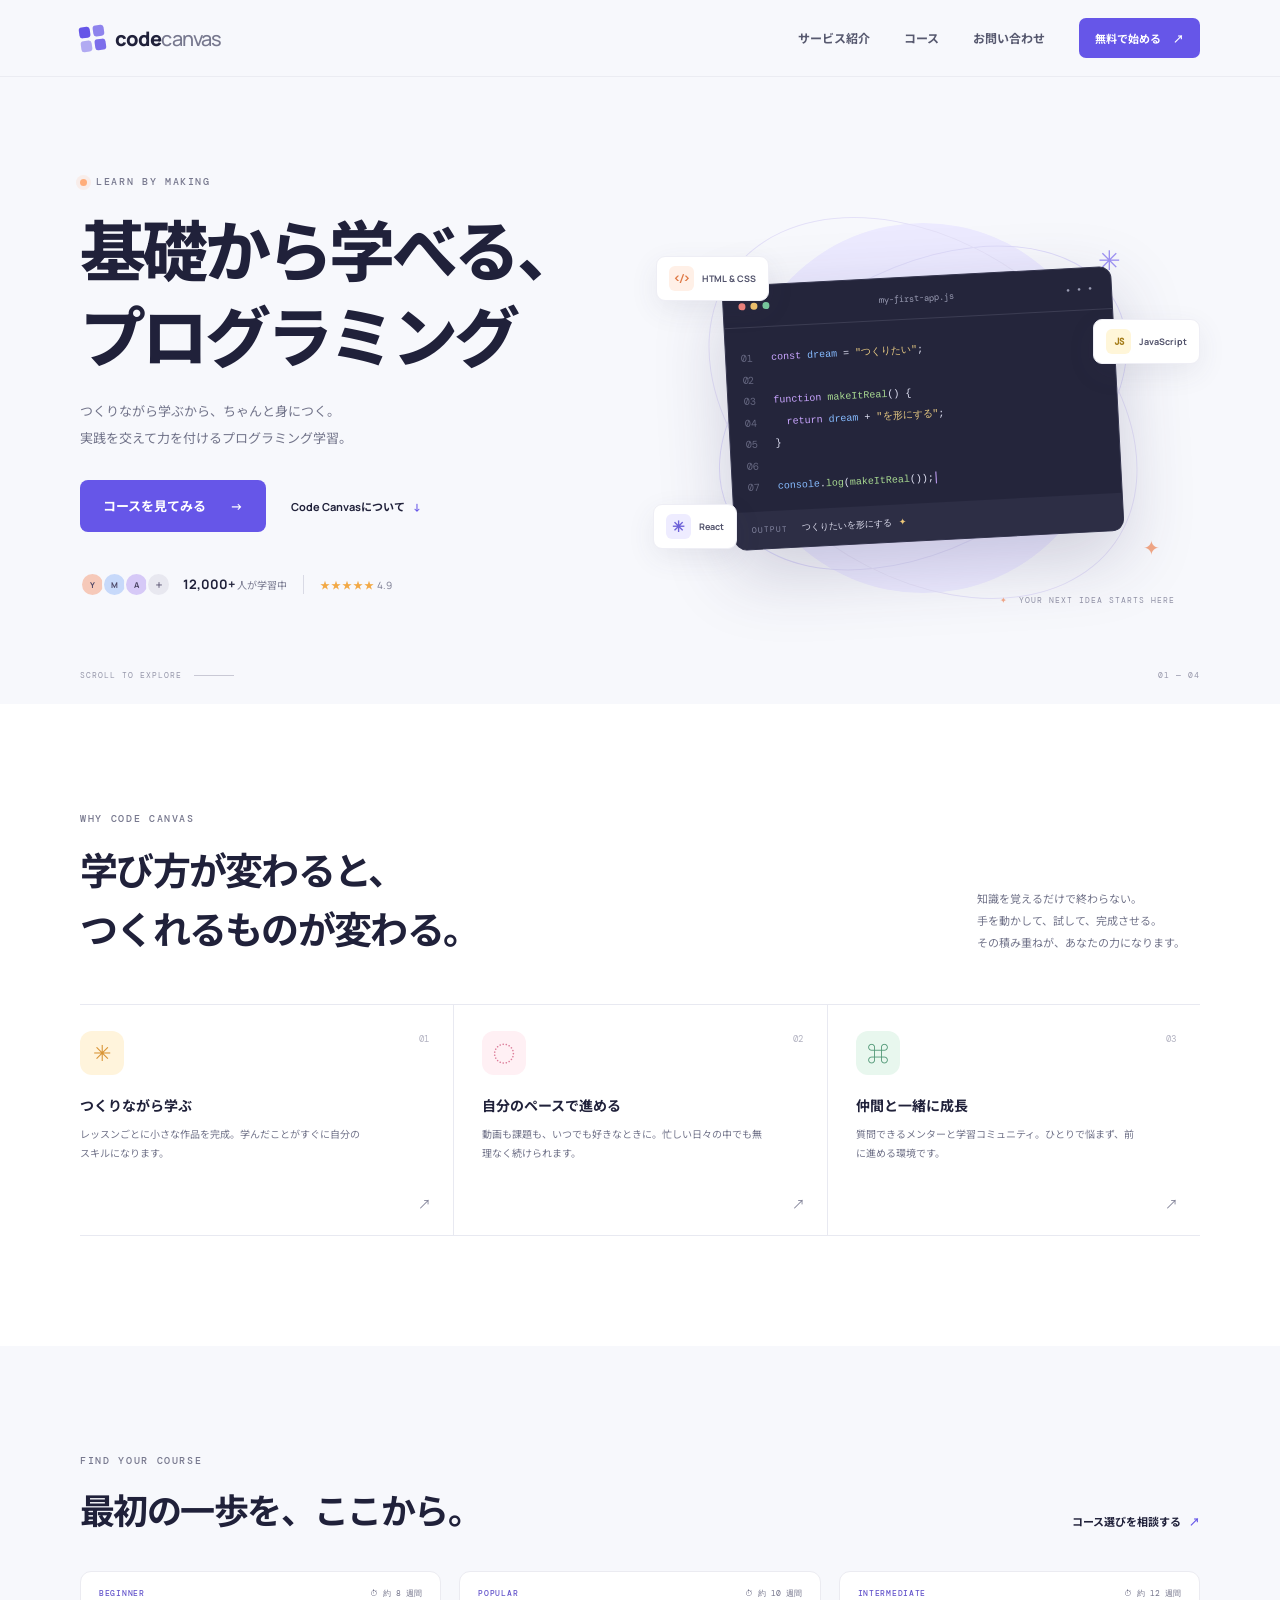
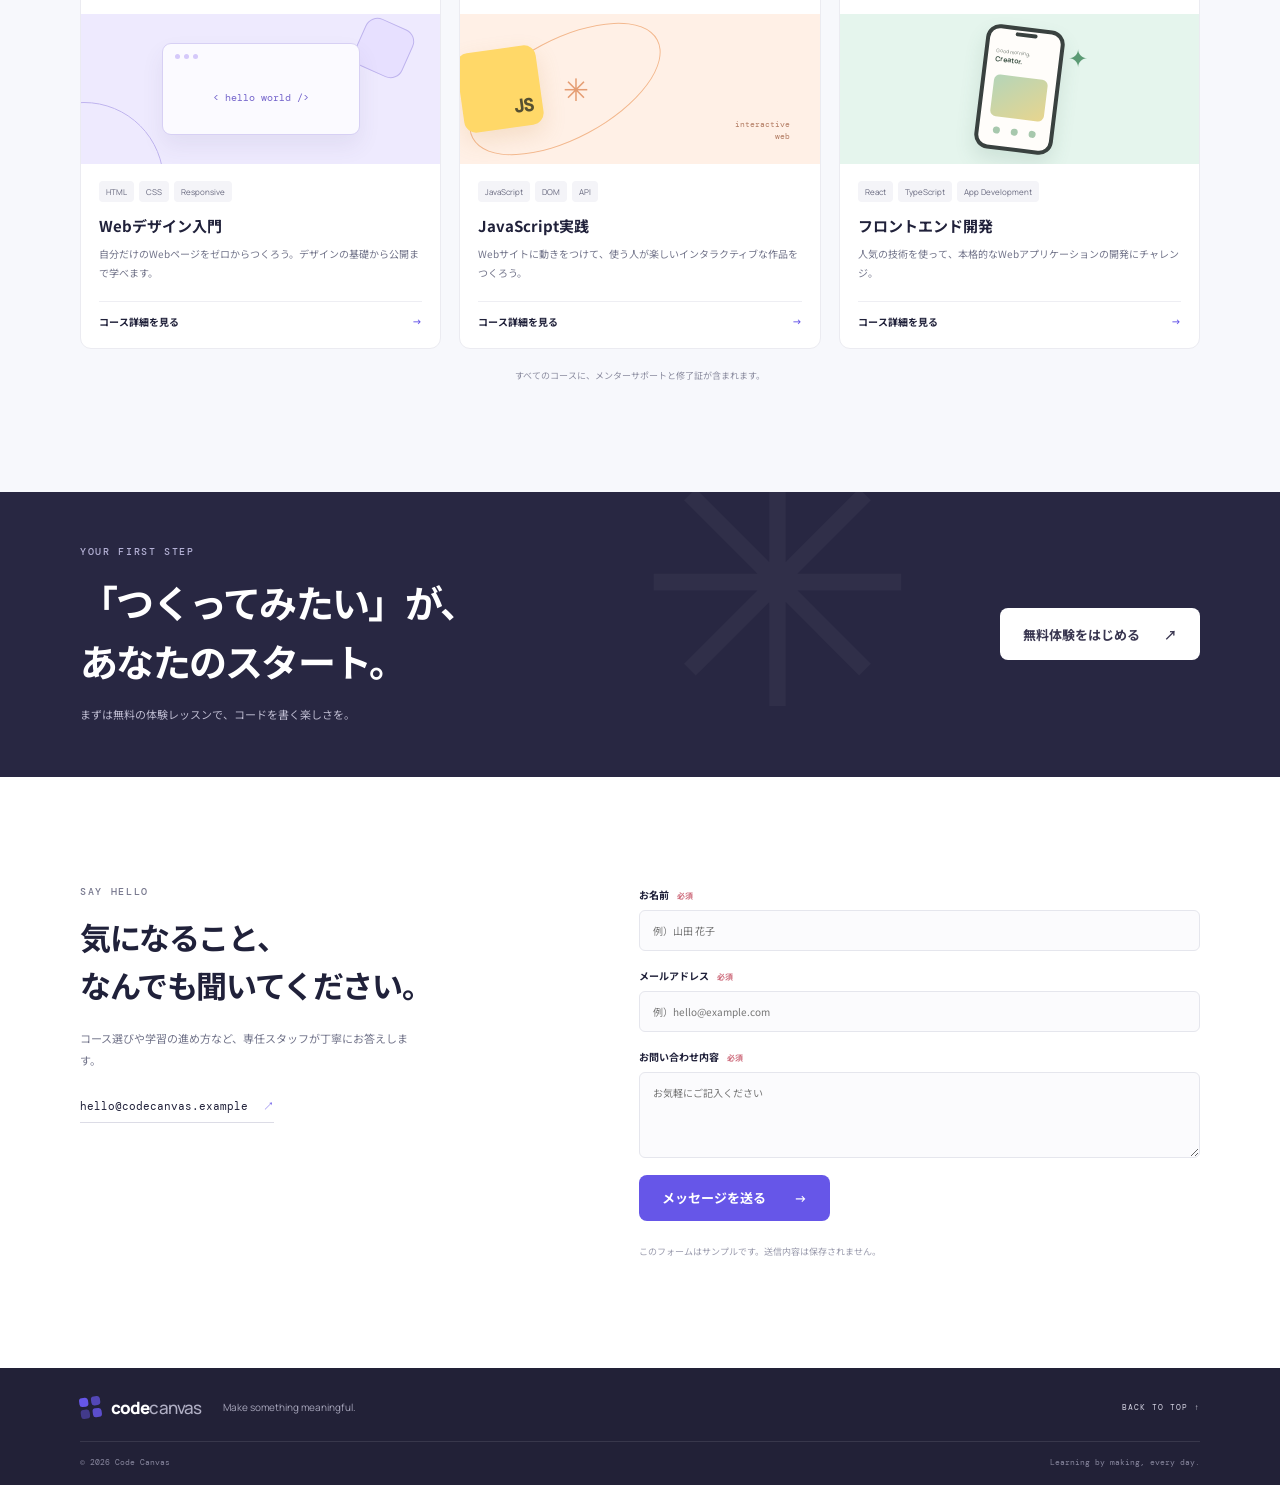
==== commit b938ae62: "Merge pull request #28 from Singuralitylabs/work_nixon Modify course tags and content in index.html" ====
--- a/index.html
+++ b/index.html
@@ -1,6 +1,5 @@
 <!doctype html>
 <html lang="ja">
-
 <head>
   <meta charset="utf-8">
   <meta name="viewport" content="width=device-width, initial-scale=1">
@@ -9,13 +8,10 @@
   <title>Code Canvas — つくりながら学ぶ、プログラミング</title>
   <link rel="preconnect" href="https://fonts.googleapis.com">
   <link rel="preconnect" href="https://fonts.gstatic.com" crossorigin>
-  <link
-    href="https://fonts.googleapis.com/css2?family=DM+Mono:wght@400;500&family=Manrope:wght@400;500;600;700;800&family=Noto+Sans+JP:wght@400;500;600;700;800&display=swap"
-    rel="stylesheet">
+  <link href="https://fonts.googleapis.com/css2?family=DM+Mono:wght@400;500&family=Manrope:wght@400;500;600;700;800&family=Noto+Sans+JP:wght@400;500;600;700;800&display=swap" rel="stylesheet">
   <link rel="stylesheet" href="styles.css">
   <script src="script.js" defer></script>
 </head>
-
 <body>
   <a class="skip-link" href="#main">コンテンツへスキップ</a>
   <header class="site-header">
@@ -41,167 +37,70 @@
       <div class="container hero-grid">
         <div class="hero-copy">
           <p class="eyebrow"><span class="eyebrow-dot"></span> LEARN BY MAKING</p>
-          <h1 id="hero-title">基礎から学べる、<br>プログラミング技術。</h1>
+          <h1 id="hero-title">基礎から学べる、<br>プログラミング</h1>
           <p class="hero-lead">つくりながら学ぶから、ちゃんと身につく。<br>実践を交えて力を付けるプログラミング学習。</p>
           <div class="hero-actions">
             <a class="button" href="#courses">コースを見てみる <span aria-hidden="true">→</span></a>
             <a class="text-link" href="#about">Code Canvasについて <span aria-hidden="true">↓</span></a>
           </div>
-          <div class="hero-proof">
-            <div class="avatar-stack" aria-hidden="true"><span>Y</span><span>M</span><span>A</span><span>＋</span></div>
-            <p><strong>12,000+</strong> 人が学習中</p><span class="proof-divider"></span>
-            <p class="rating"><span aria-label="5つ星">★★★★★</span> 4.9</p>
-          </div>
+          <div class="hero-proof"><div class="avatar-stack" aria-hidden="true"><span>Y</span><span>M</span><span>A</span><span>＋</span></div><p><strong>12,000+</strong> 人が学習中</p><span class="proof-divider"></span><p class="rating"><span aria-label="5つ星">★★★★★</span> 4.9</p></div>
         </div>
         <div class="hero-art" aria-label="コードを書きながら学ぶ様子を表したイラスト" role="img">
-          <div class="art-orbit orbit-one"></div>
-          <div class="art-orbit orbit-two"></div>
-          <div class="floating-tag tag-html"><span class="tag-icon orange">&lt;/&gt;</span><span>HTML &amp; CSS</span>
-          </div>
+          <div class="art-orbit orbit-one"></div><div class="art-orbit orbit-two"></div>
+          <div class="floating-tag tag-html"><span class="tag-icon orange">&lt;/&gt;</span><span>HTML &amp; CSS</span></div>
           <div class="floating-tag tag-js"><span class="tag-icon yellow">JS</span><span>JavaScript</span></div>
           <div class="floating-tag tag-react"><span class="tag-icon blue">✳</span><span>React</span></div>
           <div class="editor-card">
-            <div class="editor-top">
-              <div class="editor-dots"><i></i><i></i><i></i></div><span>my-first-app.js</span><span
-                class="editor-menu">···</span>
-            </div>
+            <div class="editor-top"><div class="editor-dots"><i></i><i></i><i></i></div><span>my-first-app.js</span><span class="editor-menu">···</span></div>
             <div class="editor-body" aria-hidden="true">
-              <div>
-                <b>01</b><code><span class="code-purple">const</span> <span class="code-blue">dream</span> = <span class="code-yellow">"つくりたい"</span>;</code>
-              </div>
+              <div><b>01</b><code><span class="code-purple">const</span> <span class="code-blue">dream</span> = <span class="code-yellow">"つくりたい"</span>;</code></div>
               <div><b>02</b><code></code></div>
-              <div>
-                <b>03</b><code><span class="code-purple">function</span> <span class="code-green">makeItReal</span>() {</code>
-              </div>
-              <div>
-                <b>04</b><code>&nbsp;&nbsp;<span class="code-purple">return</span> <span class="code-blue">dream</span> + <span class="code-yellow">"を形にする"</span>;</code>
-              </div>
+              <div><b>03</b><code><span class="code-purple">function</span> <span class="code-green">makeItReal</span>() {</code></div>
+              <div><b>04</b><code>&nbsp;&nbsp;<span class="code-purple">return</span> <span class="code-blue">dream</span> + <span class="code-yellow">"を形にする"</span>;</code></div>
               <div><b>05</b><code>}</code></div>
               <div><b>06</b><code></code></div>
-              <div>
-                <b>07</b><code><span class="code-blue">console</span>.<span class="code-green">log</span>(<span class="code-green">makeItReal</span>());<span class="cursor"></span></code>
-              </div>
+              <div><b>07</b><code><span class="code-blue">console</span>.<span class="code-green">log</span>(<span class="code-green">makeItReal</span>());<span class="cursor"></span></code></div>
             </div>
-            <div class="editor-output"><span class="output-label">OUTPUT</span><span>つくりたいを形にする<span
-                  class="sparkle">✦</span></span></div>
+            <div class="editor-output"><span class="output-label">OUTPUT</span><span>つくりたいを形にする<span class="sparkle">✦</span></span></div>
           </div>
           <span class="art-spark spark-a">✳</span><span class="art-spark spark-b">✦</span>
           <div class="art-note"><span>✦</span> YOUR NEXT IDEA STARTS HERE</div>
         </div>
       </div>
-      <div class="hero-bottom container"><span>SCROLL TO EXPLORE</span><span class="scroll-line"></span><span>01 —
-          04</span></div>
+      <div class="hero-bottom container"><span>SCROLL TO EXPLORE</span><span class="scroll-line"></span><span>01 — 04</span></div>
     </section>
 
     <section class="section about-section" id="about" aria-labelledby="about-title">
       <div class="container">
-        <div class="section-heading">
-          <div>
-            <p class="eyebrow">WHY CODE CANVAS</p>
-            <h2 id="about-title">学び方が変わると、<br class="mobile-break">つくれるものが変わる。</h2>
-          </div>
-          <p class="section-intro">知識を覚えるだけで終わらない。<br>手を動かして、試して、完成させる。<br>その積み重ねが、あなたの力になります。</p>
-        </div>
+        <div class="section-heading"><div><p class="eyebrow">WHY CODE CANVAS</p><h2 id="about-title">学び方が変わると、<br class="mobile-break">つくれるものが変わる。</h2></div><p class="section-intro">知識を覚えるだけで終わらない。<br>手を動かして、試して、完成させる。<br>その積み重ねが、あなたの力になります。</p></div>
         <div class="feature-grid">
-          <article class="feature-card"><span class="feature-number">01</span>
-            <div class="feature-icon icon-yellow" aria-hidden="true">✳</div>
-            <h3>つくりながら学ぶ</h3>
-            <p>レッスンごとに小さな作品を完成。学んだことがすぐに自分のスキルになります。</p><span class="feature-arrow" aria-hidden="true">↗</span>
-          </article>
-          <article class="feature-card"><span class="feature-number">02</span>
-            <div class="feature-icon icon-pink" aria-hidden="true">◌</div>
-            <h3>自分のペースで進める</h3>
-            <p>動画も課題も、いつでも好きなときに。忙しい日々の中でも無理なく続けられます。</p><span class="feature-arrow" aria-hidden="true">↗</span>
-          </article>
-          <article class="feature-card"><span class="feature-number">03</span>
-            <div class="feature-icon icon-green" aria-hidden="true">⌘</div>
-            <h3>仲間と一緒に成長</h3>
-            <p>質問できるメンターと学習コミュニティ。ひとりで悩まず、前に進める環境です。</p><span class="feature-arrow" aria-hidden="true">↗</span>
-          </article>
+          <article class="feature-card"><span class="feature-number">01</span><div class="feature-icon icon-yellow" aria-hidden="true">✳</div><h3>つくりながら学ぶ</h3><p>レッスンごとに小さな作品を完成。学んだことがすぐに自分のスキルになります。</p><span class="feature-arrow" aria-hidden="true">↗</span></article>
+          <article class="feature-card"><span class="feature-number">02</span><div class="feature-icon icon-pink" aria-hidden="true">◌</div><h3>自分のペースで進める</h3><p>動画も課題も、いつでも好きなときに。忙しい日々の中でも無理なく続けられます。</p><span class="feature-arrow" aria-hidden="true">↗</span></article>
+          <article class="feature-card"><span class="feature-number">03</span><div class="feature-icon icon-green" aria-hidden="true">⌘</div><h3>仲間と一緒に成長</h3><p>質問できるメンターと学習コミュニティ。ひとりで悩まず、前に進める環境です。</p><span class="feature-arrow" aria-hidden="true">↗</span></article>
         </div>
       </div>
     </section>
 
     <section class="section courses-section" id="courses" aria-labelledby="courses-title">
       <div class="container">
-        <div class="section-heading courses-heading">
-          <div>
-            <p class="eyebrow">FIND YOUR COURSE</p>
-            <h2 id="courses-title">最初の一歩を、ここから。</h2>
-          </div><a class="text-link desktop-link" href="#contact">コース選びを相談する <span aria-hidden="true">↗</span></a>
-        </div>
+        <div class="section-heading courses-heading"><div><p class="eyebrow">FIND YOUR COURSE</p><h2 id="courses-title">最初の一歩を、ここから。</h2></div><a class="text-link desktop-link" href="#contact">コース選びを相談する <span aria-hidden="true">↗</span></a></div>
         <div class="course-grid">
-          <article class="course-card course-lavender">
-            <div class="course-topline"><span class="course-level">BEGINNER</span><span class="course-time">⏱ 約 8
-                週間</span></div>
-            <div class="course-visual visual-web"><span class="visual-window"><i></i><i></i><i></i><b>&lt; hello world
-                  /&gt;</b></span><span class="visual-shape shape-circle"></span><span
-                class="visual-shape shape-square"></span></div>
-            <div class="course-content">
-              <div class="course-tags"><span>HTML</span><span>CSS</span><span>レスポンシブ</span></div>
-              <h3>Webデザイン入門</h3>
-              <p>自分だけのWebページをゼロからつくろう。デザインの基礎から公開まで学べます。</p><a href="web-design.html" class="course-link">コース詳細を見る <span
-                  aria-hidden="true">→</span></a>
-            </div>
-          </article>
-          <article class="course-card course-peach">
-            <div class="course-topline"><span class="course-level">POPULAR</span><span class="course-time">⏱ 約 10
-                週間</span></div>
-            <div class="course-visual visual-js"><span class="js-tile">JS</span><span class="visual-orbit"></span><span
-                class="js-spark">✳</span><span class="js-label">interactive<br>web</span></div>
-            <div class="course-content">
-              <div class="course-tags"><span>JavaScript</span><span>DOM</span><span>API</span></div>
-              <h3>JavaScript実践</h3>
-              <p>Webサイトに動きをつけて、使う人が楽しいインタラクティブな作品をつくろう。</p><a href="javascript-practice.html"
-                class="course-link">コース詳細を見る <span aria-hidden="true">→</span></a>
-            </div>
-          </article>
-          <article class="course-card course-mint">
-            <div class="course-topline"><span class="course-level">INTERMEDIATE</span><span class="course-time">⏱ 約 12
-                週間</span></div>
-            <div class="course-visual visual-app">
-              <div class="app-phone"><span class="phone-notch"></span><span class="phone-greeting">Good
-                  morning,<br><b>Creator.</b></span><span class="phone-card"></span><span
-                  class="phone-nav"><i></i><i></i><i></i></span></div><span class="app-spark">✦</span>
-            </div>
-            <div class="course-content">
-              <div class="course-tags"><span>React</span><span>TypeScript</span><span>アプリ開発</span></div>
-              <h3>フロントエンド開発</h3>
-              <p>人気の技術を使って、本格的なWebアプリケーションの開発にチャレンジ。</p><a href="frontend-development.html" class="course-link">コース詳細を見る
-                <span aria-hidden="true">→</span></a>
-            </div>
-          </article>
+          <article class="course-card course-lavender"><div class="course-topline"><span class="course-level">BEGINNER</span><span class="course-time">⏱ 約 8 週間</span></div><div class="course-visual visual-web"><span class="visual-window"><i></i><i></i><i></i><b>&lt; hello world /&gt;</b></span><span class="visual-shape shape-circle"></span><span class="visual-shape shape-square"></span></div><div class="course-content"><div class="course-tags"><span>HTML</span><span>CSS</span><span>Responsive</span></div><h3>Webデザイン入門</h3><p>自分だけのWebページをゼロからつくろう。デザインの基礎から公開まで学べます。</p><a href="web-design.html" class="course-link">コース詳細を見る <span aria-hidden="true">→</span></a></div></article>
+          <article class="course-card course-peach"><div class="course-topline"><span class="course-level">POPULAR</span><span class="course-time">⏱ 約 10 週間</span></div><div class="course-visual visual-js"><span class="js-tile">JS</span><span class="visual-orbit"></span><span class="js-spark">✳</span><span class="js-label">interactive<br>web</span></div><div class="course-content"><div class="course-tags"><span>JavaScript</span><span>DOM</span><span>API</span></div><h3>JavaScript実践</h3><p>Webサイトに動きをつけて、使う人が楽しいインタラクティブな作品をつくろう。</p><a href="javascript-practice.html" class="course-link">コース詳細を見る <span aria-hidden="true">→</span></a></div></article>
+          <article class="course-card course-mint"><div class="course-topline"><span class="course-level">INTERMEDIATE</span><span class="course-time">⏱ 約 12 週間</span></div><div class="course-visual visual-app"><div class="app-phone"><span class="phone-notch"></span><span class="phone-greeting">Good morning,<br><b>Creator.</b></span><span class="phone-card"></span><span class="phone-nav"><i></i><i></i><i></i></span></div><span class="app-spark">✦</span></div><div class="course-content"><div class="course-tags"><span>React</span><span>TypeScript</span><span>App Development</span></div><h3>フロントエンド開発</h3><p>人気の技術を使って、本格的なWebアプリケーションの開発にチャレンジ。</p><a href="frontend-development.html" class="course-link">コース詳細を見る <span aria-hidden="true">→</span></a></div></article>
         </div>
         <p class="course-note">すべてのコースに、メンターサポートと修了証が含まれます。</p>
       </div>
     </section>
 
-    <section class="cta-section" aria-labelledby="cta-title">
-      <div class="container cta-inner">
-        <div>
-          <p class="eyebrow">YOUR FIRST STEP</p>
-          <h2 id="cta-title">「つくってみたい」が、<br>あなたのスタート。</h2>
-          <p>まずは無料の体験レッスンで、コードを書く楽しさを。</p>
-        </div><a href="#contact" class="button button-light">無料体験をはじめる <span aria-hidden="true">↗</span></a><span
-          class="cta-decoration" aria-hidden="true">✳</span>
-      </div>
-    </section>
+    <section class="cta-section" aria-labelledby="cta-title"><div class="container cta-inner"><div><p class="eyebrow">YOUR FIRST STEP</p><h2 id="cta-title">「つくってみたい」が、<br>あなたのスタート。</h2><p>まずは無料の体験レッスンで、コードを書く楽しさを。</p></div><a href="#contact" class="button button-light">無料体験をはじめる <span aria-hidden="true">↗</span></a><span class="cta-decoration" aria-hidden="true">✳</span></div></section>
 
     <section class="section contact-section" id="contact" aria-labelledby="contact-title">
-      <div class="container contact-grid">
-        <div class="contact-copy">
-          <p class="eyebrow">SAY HELLO</p>
-          <h2 id="contact-title">気になること、<br>なんでも聞いてください。</h2>
-          <p>コース選びや学習の進め方など、専任スタッフが丁寧にお答えします。以下のアドレスからもメールでご連絡いただけます。</p><a class="contact-email"
-            href="mailto:hello@codecanvas.example">hello@codecanvas.example <span aria-hidden="true">↗</span></a>
-        </div>
+      <div class="container contact-grid"><div class="contact-copy"><p class="eyebrow">SAY HELLO</p><h2 id="contact-title">気になること、<br>なんでも聞いてください。</h2><p>コース選びや学習の進め方など、専任スタッフが丁寧にお答えします。</p><a class="contact-email" href="mailto:hello@codecanvas.example">hello@codecanvas.example <span aria-hidden="true">↗</span></a></div>
         <form class="contact-form" id="contact-form">
-          <div class="form-row"><label for="name">お名前 <span>必須</span></label><input id="name" name="name" type="text"
-              autocomplete="name" placeholder="例）山田 花子" required></div>
-          <div class="form-row"><label for="email">メールアドレス <span>必須</span></label><input id="email" name="email"
-              type="email" autocomplete="email" placeholder="例）hello@example.com" required></div>
-          <div class="form-row"><label for="message">お問い合わせ内容 <span>必須</span></label><textarea id="message"
-              name="message" rows="4" placeholder="お気軽にご記入ください" required></textarea></div>
+          <div class="form-row"><label for="name">お名前 <span>必須</span></label><input id="name" name="name" type="text" autocomplete="name" placeholder="例）山田 花子" required></div>
+          <div class="form-row"><label for="email">メールアドレス <span>必須</span></label><input id="email" name="email" type="email" autocomplete="email" placeholder="例）hello@example.com" required></div>
+          <div class="form-row"><label for="message">お問い合わせ内容 <span>必須</span></label><textarea id="message" name="message" rows="4" placeholder="お気軽にご記入ください" required></textarea></div>
           <button class="button form-submit" type="submit">メッセージを送る <span aria-hidden="true">→</span></button>
           <p class="form-status" id="form-status" role="status" aria-live="polite"></p>
           <p class="form-note">このフォームはサンプルです。送信内容は保存されません。</p>
@@ -210,15 +109,6 @@
     </section>
   </main>
 
-  <footer class="site-footer">
-    <div class="container footer-main"><a class="brand footer-brand" href="#home"><span class="brand-mark"
-          aria-hidden="true"><span></span><span></span><span></span><span></span></span><span>code<span
-            class="brand-light">canvas</span></span></a>
-      <p>Make something meaningful.</p><a href="#home" class="back-top">BACK TO TOP ↑</a>
-    </div>
-    <div class="container footer-bottom"><span>© 2026 Code Canvas</span><span>Learning by making, every day.</span>
-    </div>
-  </footer>
+  <footer class="site-footer"><div class="container footer-main"><a class="brand footer-brand" href="#home"><span class="brand-mark" aria-hidden="true"><span></span><span></span><span></span><span></span></span><span>code<span class="brand-light">canvas</span></span></a><p>Make something meaningful.</p><a href="#home" class="back-top">BACK TO TOP ↑</a></div><div class="container footer-bottom"><span>© 2026 Code Canvas</span><span>Learning by making, every day.</span></div></footer>
 </body>
-
-</html>+</html>
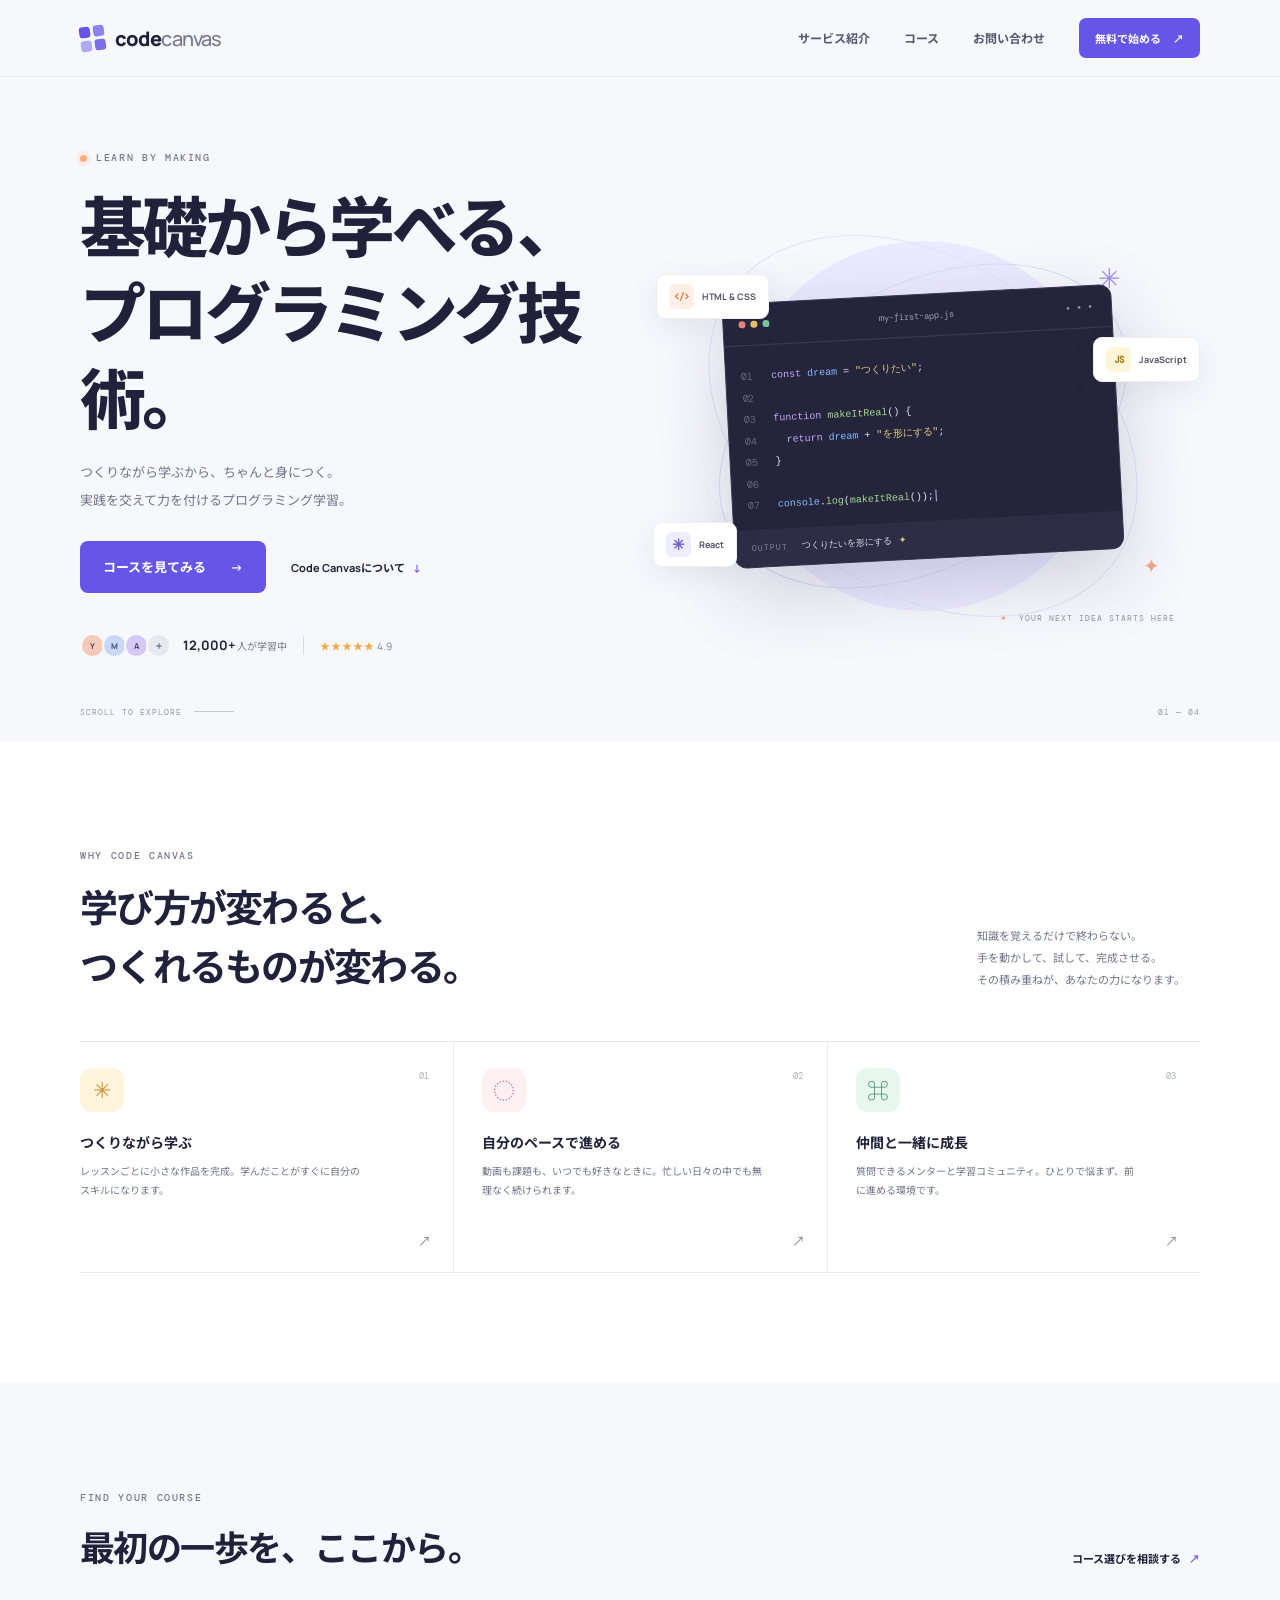
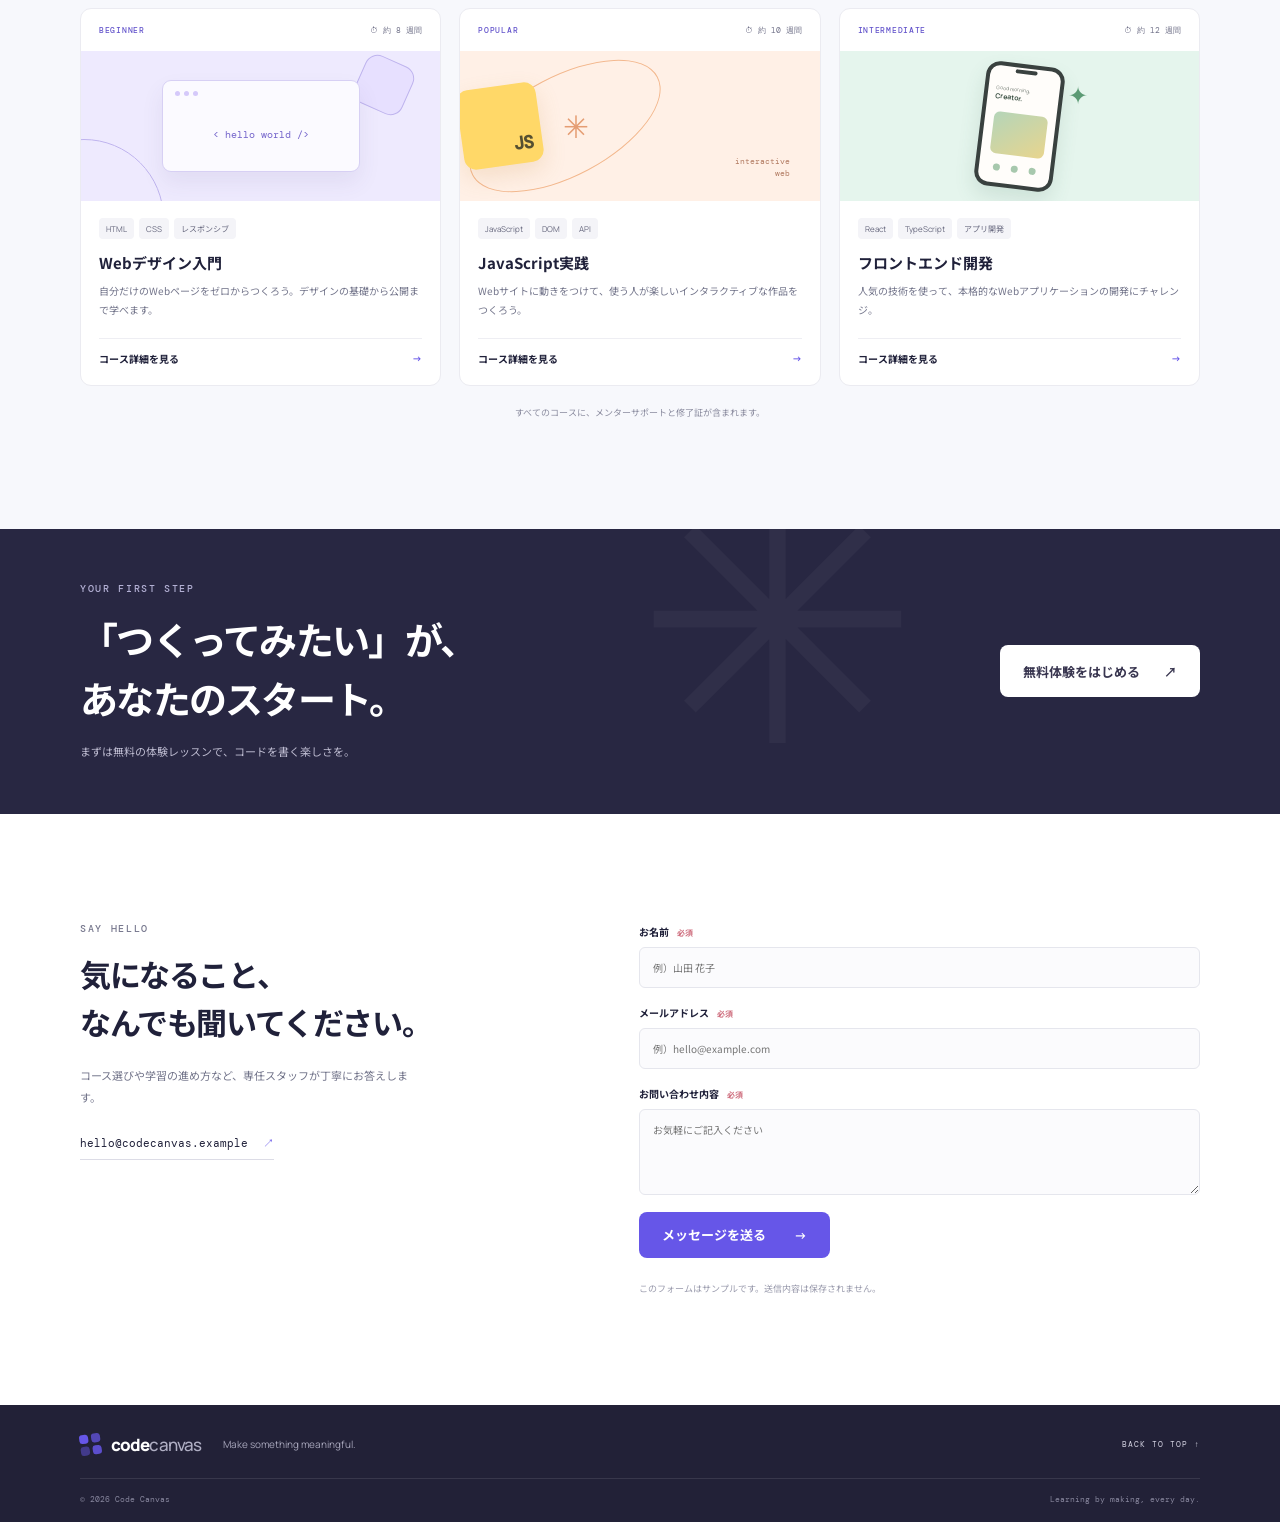
==== commit 188d5543: "fix: improve form status accessibility (#12)" ====
--- a/index.html
+++ b/index.html
@@ -37,7 +37,7 @@
       <div class="container hero-grid">
         <div class="hero-copy">
           <p class="eyebrow"><span class="eyebrow-dot"></span> LEARN BY MAKING</p>
-          <h1 id="hero-title">基礎から学べる、<br>プログラミング</h1>
+          <h1 id="hero-title">基礎から学べる、<br>プログラミング技術。</h1>
           <p class="hero-lead">つくりながら学ぶから、ちゃんと身につく。<br>実践を交えて力を付けるプログラミング学習。</p>
           <div class="hero-actions">
             <a class="button" href="#courses">コースを見てみる <span aria-hidden="true">→</span></a>
@@ -85,9 +85,9 @@
       <div class="container">
         <div class="section-heading courses-heading"><div><p class="eyebrow">FIND YOUR COURSE</p><h2 id="courses-title">最初の一歩を、ここから。</h2></div><a class="text-link desktop-link" href="#contact">コース選びを相談する <span aria-hidden="true">↗</span></a></div>
         <div class="course-grid">
-          <article class="course-card course-lavender"><div class="course-topline"><span class="course-level">BEGINNER</span><span class="course-time">⏱ 約 8 週間</span></div><div class="course-visual visual-web"><span class="visual-window"><i></i><i></i><i></i><b>&lt; hello world /&gt;</b></span><span class="visual-shape shape-circle"></span><span class="visual-shape shape-square"></span></div><div class="course-content"><div class="course-tags"><span>HTML</span><span>CSS</span><span>Responsive</span></div><h3>Webデザイン入門</h3><p>自分だけのWebページをゼロからつくろう。デザインの基礎から公開まで学べます。</p><a href="web-design.html" class="course-link">コース詳細を見る <span aria-hidden="true">→</span></a></div></article>
+          <article class="course-card course-lavender"><div class="course-topline"><span class="course-level">BEGINNER</span><span class="course-time">⏱ 約 8 週間</span></div><div class="course-visual visual-web"><span class="visual-window"><i></i><i></i><i></i><b>&lt; hello world /&gt;</b></span><span class="visual-shape shape-circle"></span><span class="visual-shape shape-square"></span></div><div class="course-content"><div class="course-tags"><span>HTML</span><span>CSS</span><span>レスポンシブ</span></div><h3>Webデザイン入門</h3><p>自分だけのWebページをゼロからつくろう。デザインの基礎から公開まで学べます。</p><a href="web-design.html" class="course-link">コース詳細を見る <span aria-hidden="true">→</span></a></div></article>
           <article class="course-card course-peach"><div class="course-topline"><span class="course-level">POPULAR</span><span class="course-time">⏱ 約 10 週間</span></div><div class="course-visual visual-js"><span class="js-tile">JS</span><span class="visual-orbit"></span><span class="js-spark">✳</span><span class="js-label">interactive<br>web</span></div><div class="course-content"><div class="course-tags"><span>JavaScript</span><span>DOM</span><span>API</span></div><h3>JavaScript実践</h3><p>Webサイトに動きをつけて、使う人が楽しいインタラクティブな作品をつくろう。</p><a href="javascript-practice.html" class="course-link">コース詳細を見る <span aria-hidden="true">→</span></a></div></article>
-          <article class="course-card course-mint"><div class="course-topline"><span class="course-level">INTERMEDIATE</span><span class="course-time">⏱ 約 12 週間</span></div><div class="course-visual visual-app"><div class="app-phone"><span class="phone-notch"></span><span class="phone-greeting">Good morning,<br><b>Creator.</b></span><span class="phone-card"></span><span class="phone-nav"><i></i><i></i><i></i></span></div><span class="app-spark">✦</span></div><div class="course-content"><div class="course-tags"><span>React</span><span>TypeScript</span><span>App Development</span></div><h3>フロントエンド開発</h3><p>人気の技術を使って、本格的なWebアプリケーションの開発にチャレンジ。</p><a href="frontend-development.html" class="course-link">コース詳細を見る <span aria-hidden="true">→</span></a></div></article>
+          <article class="course-card course-mint"><div class="course-topline"><span class="course-level">INTERMEDIATE</span><span class="course-time">⏱ 約 12 週間</span></div><div class="course-visual visual-app"><div class="app-phone"><span class="phone-notch"></span><span class="phone-greeting">Good morning,<br><b>Creator.</b></span><span class="phone-card"></span><span class="phone-nav"><i></i><i></i><i></i></span></div><span class="app-spark">✦</span></div><div class="course-content"><div class="course-tags"><span>React</span><span>TypeScript</span><span>アプリ開発</span></div><h3>フロントエンド開発</h3><p>人気の技術を使って、本格的なWebアプリケーションの開発にチャレンジ。</p><a href="frontend-development.html" class="course-link">コース詳細を見る <span aria-hidden="true">→</span></a></div></article>
         </div>
         <p class="course-note">すべてのコースに、メンターサポートと修了証が含まれます。</p>
       </div>
@@ -102,7 +102,7 @@
           <div class="form-row"><label for="email">メールアドレス <span>必須</span></label><input id="email" name="email" type="email" autocomplete="email" placeholder="例）hello@example.com" required></div>
           <div class="form-row"><label for="message">お問い合わせ内容 <span>必須</span></label><textarea id="message" name="message" rows="4" placeholder="お気軽にご記入ください" required></textarea></div>
           <button class="button form-submit" type="submit">メッセージを送る <span aria-hidden="true">→</span></button>
-          <p class="form-status" id="form-status" role="status" aria-live="polite"></p>
+          <p class="form-status" id="form-status" role="status" aria-live="polite" aria-atomic="true"></p>
           <p class="form-note">このフォームはサンプルです。送信内容は保存されません。</p>
         </form>
       </div>
--- a/styles.css
+++ b/styles.css
@@ -64,7 +64,8 @@
 .cta-section { position: relative; overflow: hidden; color: white; background: #282742; }.cta-inner { position: relative; min-height: 275px; display: flex; align-items: center; justify-content: space-between; padding-block: 55px; }.cta-inner .eyebrow { color: #b3b0d4; }.cta-inner h2 { font-size: clamp(28px, 3.4vw, 38px); }.cta-inner p:not(.eyebrow) { margin: 15px 0 0; color: #bdbbd0; font-family: var(--jp); font-size: 11px; }.button-light { position: relative; z-index: 1; color: #393650; background: white; }.button-light:hover { color: white; }.cta-decoration { position: absolute; right: 25%; top: -86px; color: #ffffff09; font-size: 340px; line-height: 1; }
 .contact-section { background: white; }.contact-grid { display: grid; grid-template-columns: .9fr 1.1fr; gap: 100px; }.contact-copy h2 { margin-bottom: 18px; font-size: 31px; }.contact-copy > p:not(.eyebrow) { max-width: 340px; color: var(--muted); font-family: var(--jp); font-size: 11px; line-height: 2; }.contact-email { display: inline-block; margin-top: 17px; padding-bottom: 8px; border-bottom: 1px solid #dcdce6; font: 11px var(--mono); }.contact-email span { margin-left: 8px; color: var(--purple); }.contact-form { display: grid; gap: 17px; }.form-row { display: grid; gap: 8px; }.form-row label { font-family: var(--jp); font-size: 10px; font-weight: 700; }.form-row label span { margin-left: 6px; color: #ce6d7d; font-size: 8px; }.form-row input, .form-row textarea { width: 100%; padding: 12px 13px; border: 1px solid #e5e6ed; border-radius: 6px; outline: none; color: var(--ink); background: #fbfbfd; font-family: var(--jp); font-size: 10px; transition: border .2s, box-shadow .2s; }.form-row input:focus, .form-row textarea:focus { border-color: #a49aef; box-shadow: 0 0 0 3px #6656e817; }.form-row textarea { resize: vertical; }.form-submit { justify-self: start; min-height: 46px; gap: 28px; }.form-status { min-height: 0; margin: -9px 0 0; color: #30815b; font-family: var(--jp); font-size: 10px; }.form-note { margin: -10px 0 0; color: #999aac; font-family: var(--jp); font-size: 9px; }
 .site-footer { padding: 28px 0 18px; color: #d2d1e0; background: #222137; }.footer-main { display: flex; align-items: center; gap: 22px; padding-bottom: 22px; }.footer-brand { color: white; font-size: 17px; }.footer-brand .brand-light { color: #b0afc4; }.footer-brand .brand-mark { width: 21px; height: 21px; }.footer-main p { margin: 0; color: #a7a6bb; font-size: 10px; }.back-top { margin-left: auto; font: 8px var(--mono); letter-spacing: 1px; }.footer-bottom { display: flex; justify-content: space-between; padding-top: 15px; border-top: 1px solid #ffffff19; color: #88879e; font: 8px var(--mono); }
+a:focus-visible, button:focus-visible { outline: 2px solid var(--purple); outline-offset: 3px; border-radius: 4px; }.course-hero h1 { font-size: clamp(36px, 4.2vw, 52px); }.course-hero h1 span { display: inline-block; }.section-heading { flex-wrap: wrap; }.back-link { display: inline-flex; align-items: center; gap: 6px; margin-bottom: 16px; color: var(--muted); font-size: 11px; font-weight: 700; transition: color .2s; }.back-link:hover { color: var(--purple); }.eyebrow-dot.dot-mint { background: #5b9a74; box-shadow: 0 0 0 4px #5b9a7425; }.hero-tags { margin-bottom: 24px; }.course-meta-list { display: grid; grid-template-columns: repeat(3, 1fr); gap: 12px; margin: 32px 0 0; padding-top: 20px; border-top: 1px solid var(--line); }.course-meta-list dt { margin-bottom: 4px; color: #8c8da0; font: 9px var(--mono); }.course-meta-list dd { margin: 0; font-family: var(--jp); font-size: 10px; font-weight: 700; line-height: 1.5; }.course-hero-art::before { background: #e5f5ed; }.mint { color: #3e6b52; background: #e5f5ed; }.prereq-box { display: flex; align-items: center; gap: 16px; margin-top: 28px; padding: 18px 22px; border: 1px solid #d5eadf; border-radius: 10px; background: #f3faf6; }.prereq-badge { flex-shrink: 0; padding: 5px 9px; border-radius: 5px; color: #3e6b52; background: #dff2e8; font: 700 8px var(--mono); letter-spacing: .8px; }.prereq-box p { margin: 0; color: var(--ink); font-family: var(--jp); font-size: 10px; line-height: 1.9; }.curriculum-list { list-style: none; margin: 0; padding: 0; display: grid; gap: 16px; }.curriculum-item { display: grid; grid-template-columns: 180px 1fr; gap: 28px; padding: 26px 28px; border: 1px solid #ebebf1; border-radius: 11px; background: white; transition: transform .2s, box-shadow .2s; }.curriculum-item:hover { transform: translateY(-2px); box-shadow: 0 12px 28px #39365e0f; }.curriculum-meta { display: flex; flex-direction: column; justify-content: space-between; padding-right: 20px; border-right: 1px solid var(--line); }.curriculum-step { display: inline-flex; align-self: flex-start; padding: 5px 10px; border-radius: 6px; color: #3e6b52; background: #e5f5ed; font: 700 9px var(--mono); letter-spacing: .8px; }.curriculum-weeks { color: var(--muted); font: 9px var(--mono); }.curriculum-body h3 { margin-bottom: 9px; font-family: var(--jp); font-size: 15px; }.curriculum-body p { margin-bottom: 14px; color: var(--muted); font-family: var(--jp); font-size: 10px; line-height: 1.95; }.curriculum-body code { padding: 2px 5px; border-radius: 4px; color: var(--ink); background: #f2f3f8; font: 9px var(--mono); }.curriculum-body .course-tags { margin-bottom: 0; }.cta-sublinks { display: flex; flex-wrap: wrap; gap: 18px; margin-top: 18px; }.cta-sublinks a { color: #d5d3e8; font-size: 10px; font-weight: 700; transition: color .2s; }.cta-sublinks a:hover { color: white; }
 @media (min-width: 1280px) { .hero-grid { min-height: 510px; } }
-@media (max-width: 850px) { .container { width: min(100% - 44px, 700px); }.hero { padding-top: 48px; }.hero-grid { grid-template-columns: 1fr 1fr; gap: 0; }.hero-art { transform: scale(.85); margin-inline: -30px; }.hero-copy { position: relative; z-index: 2; }.nav { gap: 20px; }.contact-grid { gap: 50px; }.section { padding: 82px 0; } }
-@media (max-width: 640px) { html { scroll-padding-top: 68px; }.container { width: calc(100% - 40px); }.header-inner { height: 66px; }.brand { font-size: 18px; }.brand-mark { width: 22px; height: 22px; }.menu-toggle { width: 42px; height: 42px; display: grid; place-content: center; gap: 5px; padding: 0; border: 0; border-radius: 7px; background: #eeedf8; cursor: pointer; }.menu-toggle span { width: 17px; height: 1.5px; background: var(--ink); transition: transform .2s; }.menu-toggle[aria-expanded="true"] span:first-child { transform: translateY(3.25px) rotate(45deg); }.menu-toggle[aria-expanded="true"] span:last-child { transform: translateY(-3.25px) rotate(-45deg); }.nav { position: absolute; top: 65px; left: 0; right: 0; display: none; align-items: stretch; gap: 0; padding: 8px 20px 18px; border-bottom: 1px solid var(--line); background: var(--paper); }.nav.is-open { display: flex; flex-direction: column; }.nav > a:not(.button) { padding: 14px 3px; border-bottom: 1px solid var(--line); }.nav .nav-cta { align-self: flex-start; margin-top: 13px; }.hero { padding-top: 45px; }.hero-grid { display: flex; flex-direction: column; align-items: stretch; gap: 4px; }.hero-copy { padding-bottom: 0; }.eyebrow { font-size: 9px; }.hero h1 { font-size: clamp(41px, 12vw, 56px); }.hero-lead { font-size: 11px; }.hero-actions { gap: 17px; }.hero-actions .button { min-height: 47px; padding-inline: 16px; gap: 15px; font-size: 11px; }.hero-actions .text-link { font-size: 9px; }.hero-proof { margin-top: 26px; }.hero-art { height: 320px; margin: -1px -15px 0; transform: scale(.82); transform-origin: center top; }.hero-art::before { width: 325px; height: 325px; }.editor-card { width: min(390px, 82%); }.floating-tag { transform: scale(.9); }.tag-html { left: 4%; }.tag-js { right: 4%; }.tag-react { left: 3%; }.art-orbit { width: 390px; }.orbit-two { width: 405px; }.hero-bottom { padding-top: 0; padding-bottom: 18px; }.section { padding: 70px 0; }.section-heading { display: block; margin-bottom: 30px; }.section-heading h2, .contact-copy h2 { font-size: 27px; }.section-intro { margin: 17px 0 0; font-size: 10px; }.mobile-break { display: none; }.feature-grid { grid-template-columns: 1fr; }.feature-card, .feature-card + .feature-card { min-height: 0; padding: 22px 32px 22px 0; border-left: 0; }.feature-card + .feature-card { border-top: 1px solid var(--line); }.feature-icon { width: 39px; height: 39px; margin-bottom: 13px; }.feature-card h3 { font-size: 13px; }.feature-card p { max-width: 100%; font-size: 10px; }.feature-number { top: 22px; right: 0; }.feature-card + .feature-card .feature-number { right: 0; }.feature-arrow { right: 3px; bottom: 22px; }.courses-heading { display: flex; align-items: end; }.courses-heading h2 { font-size: 26px; }.desktop-link { display: none; }.course-grid { grid-template-columns: 1fr; gap: 14px; }.course-visual { height: 155px; }.course-content { padding-inline: 16px; }.course-content p { min-height: auto; }.course-note { font-size: 8px; }.cta-inner { min-height: 0; display: block; padding-block: 57px; }.cta-inner h2 { font-size: 29px; }.cta-inner p:not(.eyebrow) { font-size: 10px; }.cta-inner .button { margin-top: 25px; }.cta-decoration { right: -22px; top: -14px; font-size: 220px; }.contact-grid { grid-template-columns: 1fr; gap: 35px; }.contact-copy h2 { margin-bottom: 12px; }.contact-email { margin-top: 6px; }.contact-form { gap: 14px; }.form-submit { width: 100%; }.footer-main { flex-wrap: wrap; gap: 12px; }.footer-main p { width: 100%; order: 1; }.back-top { margin-left: auto; }.footer-bottom { gap: 10px; font-size: 7px; } }
+@media (max-width: 850px) { .container { width: min(100% - 44px, 700px); }.hero { padding-top: 48px; }.hero-grid { grid-template-columns: 1fr 1fr; gap: 0; }.hero-art { transform: scale(.85); margin-inline: -30px; }.hero-copy { position: relative; z-index: 2; }.nav { gap: 20px; }.contact-grid { gap: 50px; }.section { padding: 82px 0; }.course-meta-list { grid-template-columns: 1fr; gap: 10px; }.curriculum-item { grid-template-columns: 140px 1fr; gap: 20px; padding: 22px; } }
+@media (max-width: 640px) { html { scroll-padding-top: 68px; }.container { width: calc(100% - 40px); }.header-inner { height: 66px; }.brand { font-size: 18px; }.brand-mark { width: 22px; height: 22px; }.menu-toggle { width: 42px; height: 42px; display: grid; place-content: center; gap: 5px; padding: 0; border: 0; border-radius: 7px; background: #eeedf8; cursor: pointer; }.menu-toggle span { width: 17px; height: 1.5px; background: var(--ink); transition: transform .2s; }.menu-toggle[aria-expanded="true"] span:first-child { transform: translateY(3.25px) rotate(45deg); }.menu-toggle[aria-expanded="true"] span:last-child { transform: translateY(-3.25px) rotate(-45deg); }.nav { position: absolute; top: 65px; left: 0; right: 0; display: none; align-items: stretch; gap: 0; padding: 8px 20px 18px; border-bottom: 1px solid var(--line); background: var(--paper); }.nav.is-open { display: flex; flex-direction: column; }.nav > a:not(.button) { padding: 14px 3px; border-bottom: 1px solid var(--line); }.nav .nav-cta { align-self: flex-start; margin-top: 13px; }.hero { padding-top: 45px; }.hero-grid { display: flex; flex-direction: column; align-items: stretch; gap: 4px; }.hero-copy { padding-bottom: 0; }.eyebrow { font-size: 9px; }.hero h1 { font-size: clamp(41px, 12vw, 56px); }.course-hero h1 { font-size: clamp(34px, 9.5vw, 46px); }.hero-lead { font-size: 11px; }.hero-actions { gap: 17px; }.hero-actions .button { min-height: 47px; padding-inline: 16px; gap: 15px; font-size: 11px; }.hero-actions .text-link { font-size: 9px; }.hero-proof { margin-top: 26px; }.hero-art { height: 320px; margin: -1px -15px 0; transform: scale(.82); transform-origin: center top; }.hero-art::before { width: 325px; height: 325px; }.editor-card { width: min(390px, 82%); }.floating-tag { transform: scale(.9); }.tag-html { left: 4%; }.tag-js { right: 4%; }.tag-react { left: 3%; }.art-orbit { width: 390px; }.orbit-two { width: 405px; }.hero-bottom { padding-top: 0; padding-bottom: 18px; }.section { padding: 70px 0; }.section-heading { display: block; margin-bottom: 30px; }.section-heading h2, .contact-copy h2 { font-size: 27px; }.section-intro { margin: 17px 0 0; font-size: 10px; }.mobile-break { display: none; }.feature-grid { grid-template-columns: 1fr; }.feature-card, .feature-card + .feature-card { min-height: 0; padding: 22px 32px 22px 0; border-left: 0; }.feature-card + .feature-card { border-top: 1px solid var(--line); }.feature-icon { width: 39px; height: 39px; margin-bottom: 13px; }.feature-card h3 { font-size: 13px; }.feature-card p { max-width: 100%; font-size: 10px; }.feature-number { top: 22px; right: 0; }.feature-card + .feature-card .feature-number { right: 0; }.feature-arrow { right: 3px; bottom: 22px; }.courses-heading { display: flex; align-items: end; }.courses-heading h2 { font-size: 26px; }.desktop-link { display: none; }.course-grid { grid-template-columns: 1fr; gap: 14px; }.course-visual { height: 155px; }.course-content { padding-inline: 16px; }.course-content p { min-height: auto; }.course-note { font-size: 8px; }.cta-inner { min-height: 0; display: block; padding-block: 57px; }.cta-inner h2 { font-size: 29px; }.cta-inner p:not(.eyebrow) { font-size: 10px; }.cta-inner .button { margin-top: 25px; }.cta-decoration { right: -22px; top: -14px; font-size: 220px; }.contact-grid { grid-template-columns: 1fr; gap: 35px; }.contact-copy h2 { margin-bottom: 12px; }.contact-email { margin-top: 6px; }.contact-form { gap: 14px; }.form-submit { width: 100%; }.footer-main { flex-wrap: wrap; gap: 12px; }.footer-main p { width: 100%; order: 1; }.back-top { margin-left: auto; }.footer-bottom { gap: 10px; font-size: 7px; }.prereq-box { flex-direction: column; align-items: flex-start; gap: 10px; padding: 16px; }.curriculum-item { grid-template-columns: 1fr; gap: 12px; padding: 18px; }.curriculum-meta { flex-direction: row; align-items: center; padding-right: 0; padding-bottom: 10px; border-right: 0; border-bottom: 1px solid var(--line); } }
 @media (prefers-reduced-motion: reduce) { *, *::before, *::after { scroll-behavior: auto !important; transition-duration: .01ms !important; animation-duration: .01ms !important; animation-iteration-count: 1 !important; } }
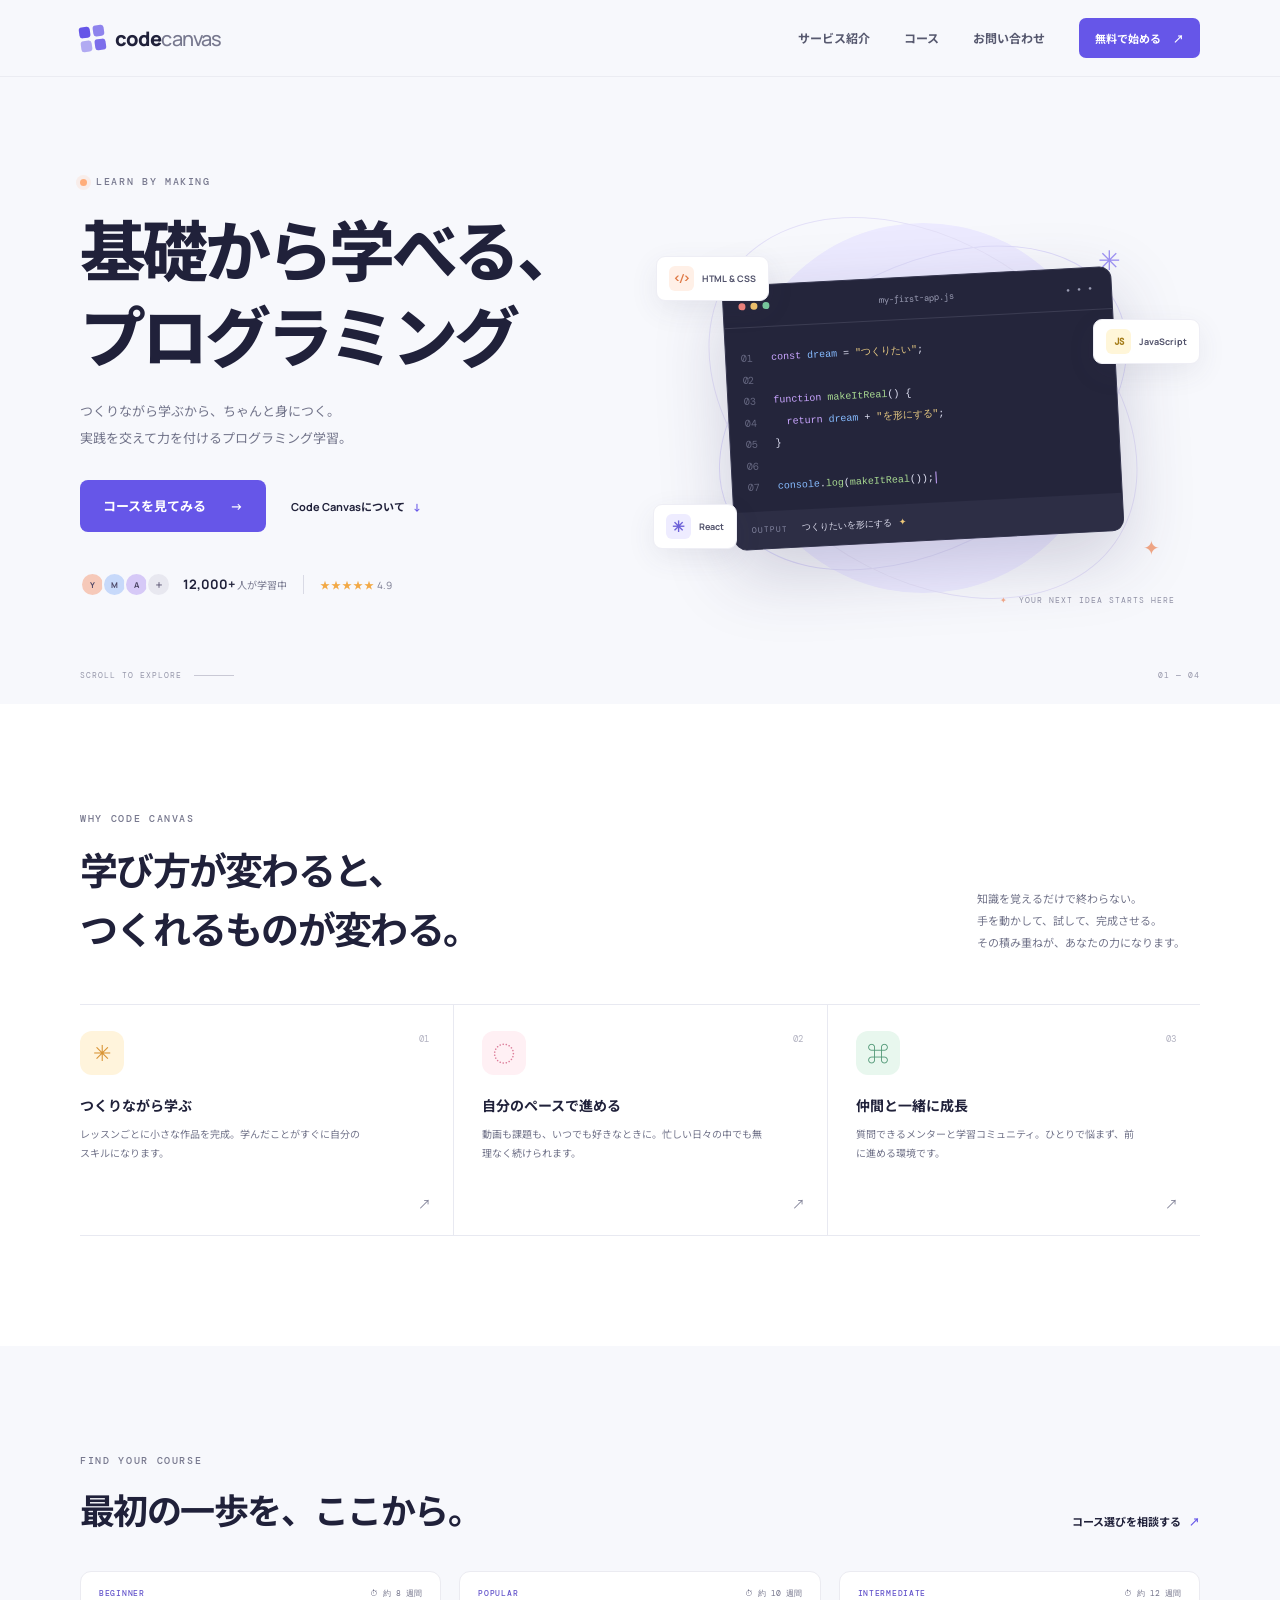
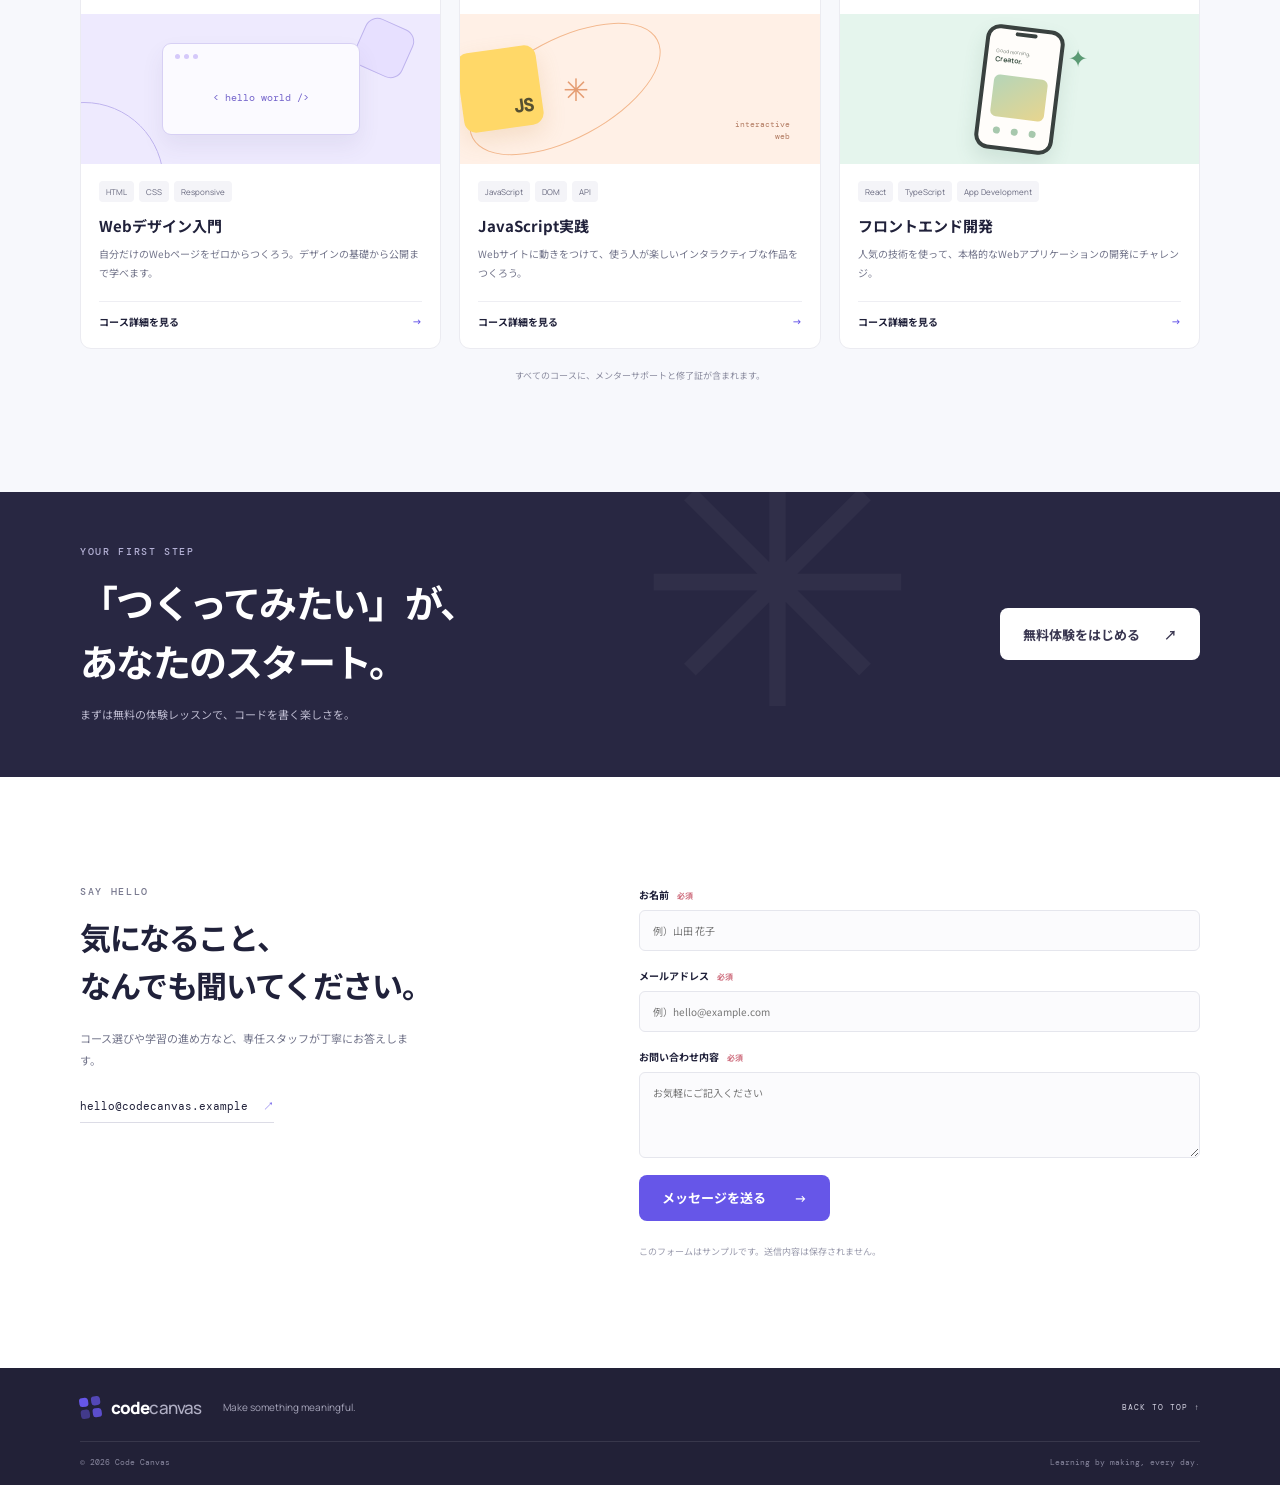
==== commit 1e82f712: "Merge pull request #31 from Singuralitylabs/fix/issue-12-form-status fix: improve form status access" ====
--- a/index.html
+++ b/index.html
@@ -37,7 +37,7 @@
       <div class="container hero-grid">
         <div class="hero-copy">
           <p class="eyebrow"><span class="eyebrow-dot"></span> LEARN BY MAKING</p>
-          <h1 id="hero-title">基礎から学べる、<br>プログラミング技術。</h1>
+          <h1 id="hero-title">基礎から学べる、<br>プログラミング</h1>
           <p class="hero-lead">つくりながら学ぶから、ちゃんと身につく。<br>実践を交えて力を付けるプログラミング学習。</p>
           <div class="hero-actions">
             <a class="button" href="#courses">コースを見てみる <span aria-hidden="true">→</span></a>
@@ -85,9 +85,9 @@
       <div class="container">
         <div class="section-heading courses-heading"><div><p class="eyebrow">FIND YOUR COURSE</p><h2 id="courses-title">最初の一歩を、ここから。</h2></div><a class="text-link desktop-link" href="#contact">コース選びを相談する <span aria-hidden="true">↗</span></a></div>
         <div class="course-grid">
-          <article class="course-card course-lavender"><div class="course-topline"><span class="course-level">BEGINNER</span><span class="course-time">⏱ 約 8 週間</span></div><div class="course-visual visual-web"><span class="visual-window"><i></i><i></i><i></i><b>&lt; hello world /&gt;</b></span><span class="visual-shape shape-circle"></span><span class="visual-shape shape-square"></span></div><div class="course-content"><div class="course-tags"><span>HTML</span><span>CSS</span><span>レスポンシブ</span></div><h3>Webデザイン入門</h3><p>自分だけのWebページをゼロからつくろう。デザインの基礎から公開まで学べます。</p><a href="web-design.html" class="course-link">コース詳細を見る <span aria-hidden="true">→</span></a></div></article>
+          <article class="course-card course-lavender"><div class="course-topline"><span class="course-level">BEGINNER</span><span class="course-time">⏱ 約 8 週間</span></div><div class="course-visual visual-web"><span class="visual-window"><i></i><i></i><i></i><b>&lt; hello world /&gt;</b></span><span class="visual-shape shape-circle"></span><span class="visual-shape shape-square"></span></div><div class="course-content"><div class="course-tags"><span>HTML</span><span>CSS</span><span>Responsive</span></div><h3>Webデザイン入門</h3><p>自分だけのWebページをゼロからつくろう。デザインの基礎から公開まで学べます。</p><a href="web-design.html" class="course-link">コース詳細を見る <span aria-hidden="true">→</span></a></div></article>
           <article class="course-card course-peach"><div class="course-topline"><span class="course-level">POPULAR</span><span class="course-time">⏱ 約 10 週間</span></div><div class="course-visual visual-js"><span class="js-tile">JS</span><span class="visual-orbit"></span><span class="js-spark">✳</span><span class="js-label">interactive<br>web</span></div><div class="course-content"><div class="course-tags"><span>JavaScript</span><span>DOM</span><span>API</span></div><h3>JavaScript実践</h3><p>Webサイトに動きをつけて、使う人が楽しいインタラクティブな作品をつくろう。</p><a href="javascript-practice.html" class="course-link">コース詳細を見る <span aria-hidden="true">→</span></a></div></article>
-          <article class="course-card course-mint"><div class="course-topline"><span class="course-level">INTERMEDIATE</span><span class="course-time">⏱ 約 12 週間</span></div><div class="course-visual visual-app"><div class="app-phone"><span class="phone-notch"></span><span class="phone-greeting">Good morning,<br><b>Creator.</b></span><span class="phone-card"></span><span class="phone-nav"><i></i><i></i><i></i></span></div><span class="app-spark">✦</span></div><div class="course-content"><div class="course-tags"><span>React</span><span>TypeScript</span><span>アプリ開発</span></div><h3>フロントエンド開発</h3><p>人気の技術を使って、本格的なWebアプリケーションの開発にチャレンジ。</p><a href="frontend-development.html" class="course-link">コース詳細を見る <span aria-hidden="true">→</span></a></div></article>
+          <article class="course-card course-mint"><div class="course-topline"><span class="course-level">INTERMEDIATE</span><span class="course-time">⏱ 約 12 週間</span></div><div class="course-visual visual-app"><div class="app-phone"><span class="phone-notch"></span><span class="phone-greeting">Good morning,<br><b>Creator.</b></span><span class="phone-card"></span><span class="phone-nav"><i></i><i></i><i></i></span></div><span class="app-spark">✦</span></div><div class="course-content"><div class="course-tags"><span>React</span><span>TypeScript</span><span>App Development</span></div><h3>フロントエンド開発</h3><p>人気の技術を使って、本格的なWebアプリケーションの開発にチャレンジ。</p><a href="frontend-development.html" class="course-link">コース詳細を見る <span aria-hidden="true">→</span></a></div></article>
         </div>
         <p class="course-note">すべてのコースに、メンターサポートと修了証が含まれます。</p>
       </div>
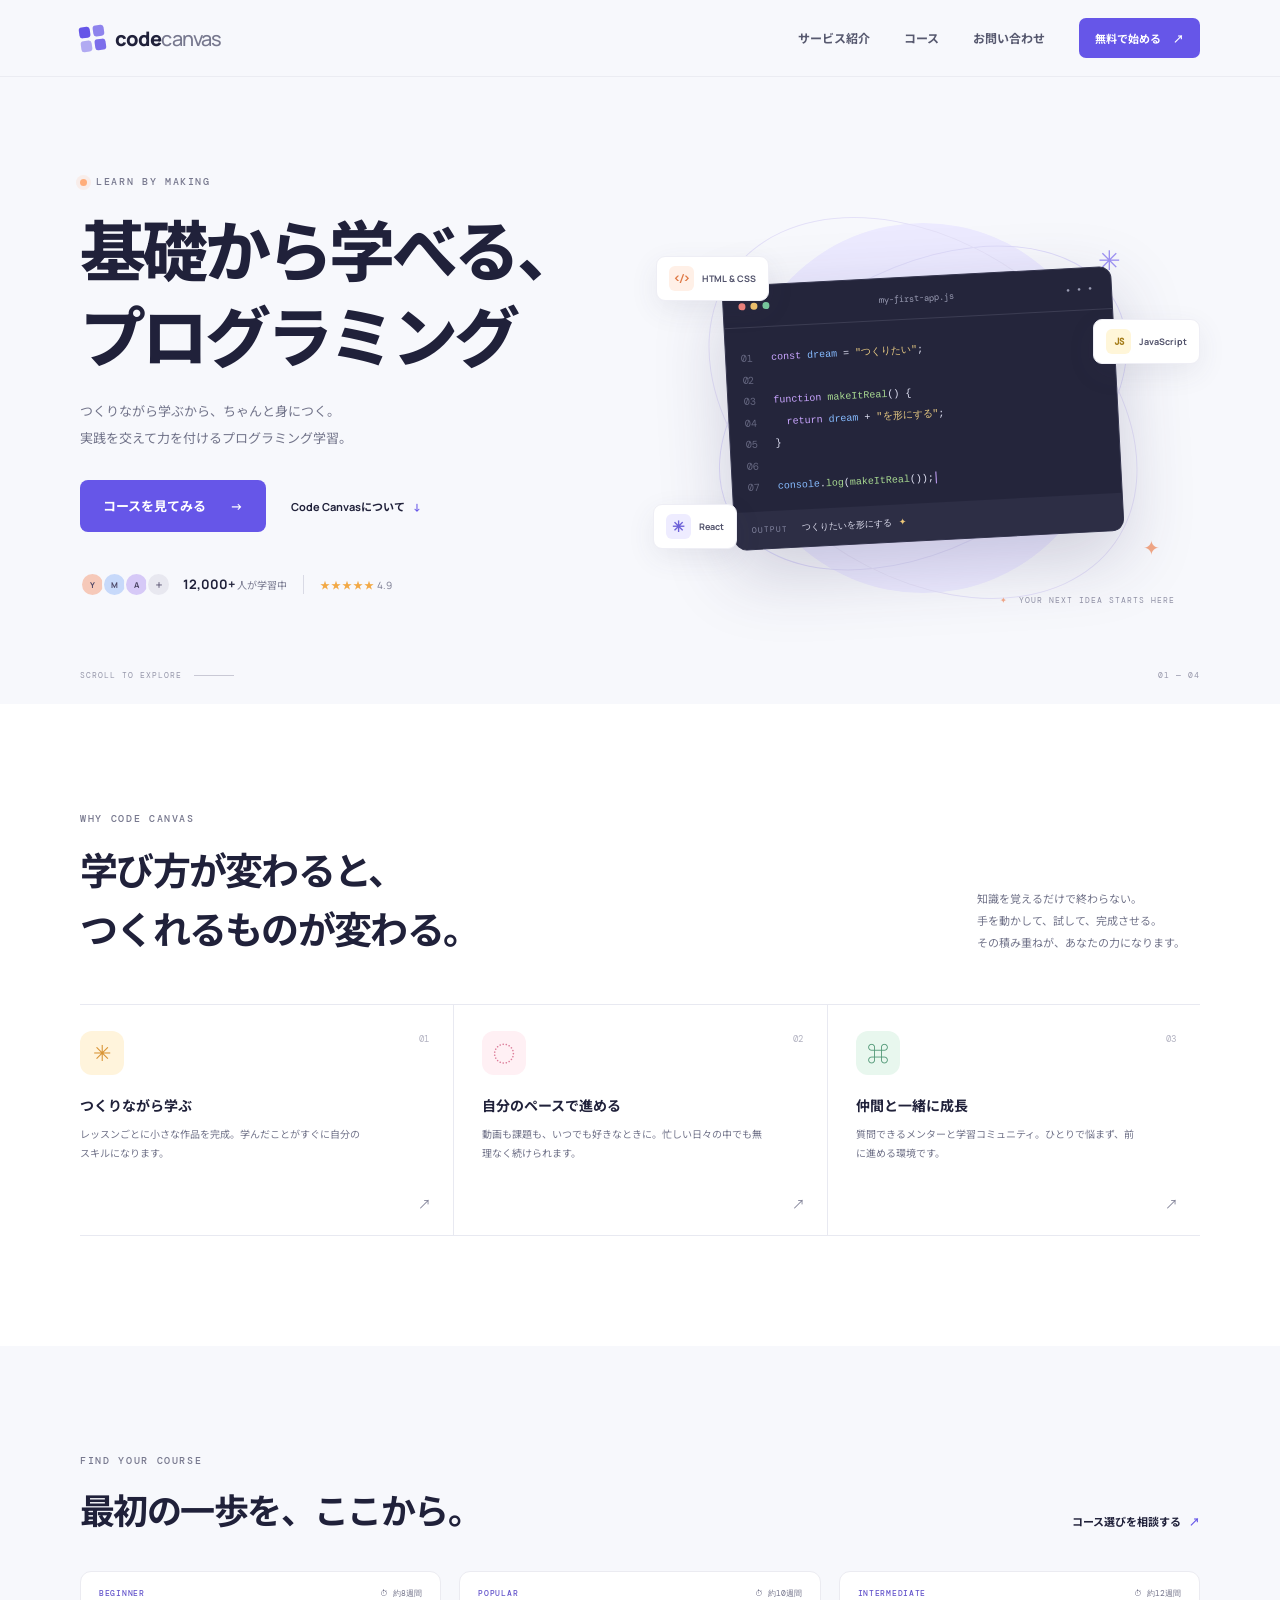
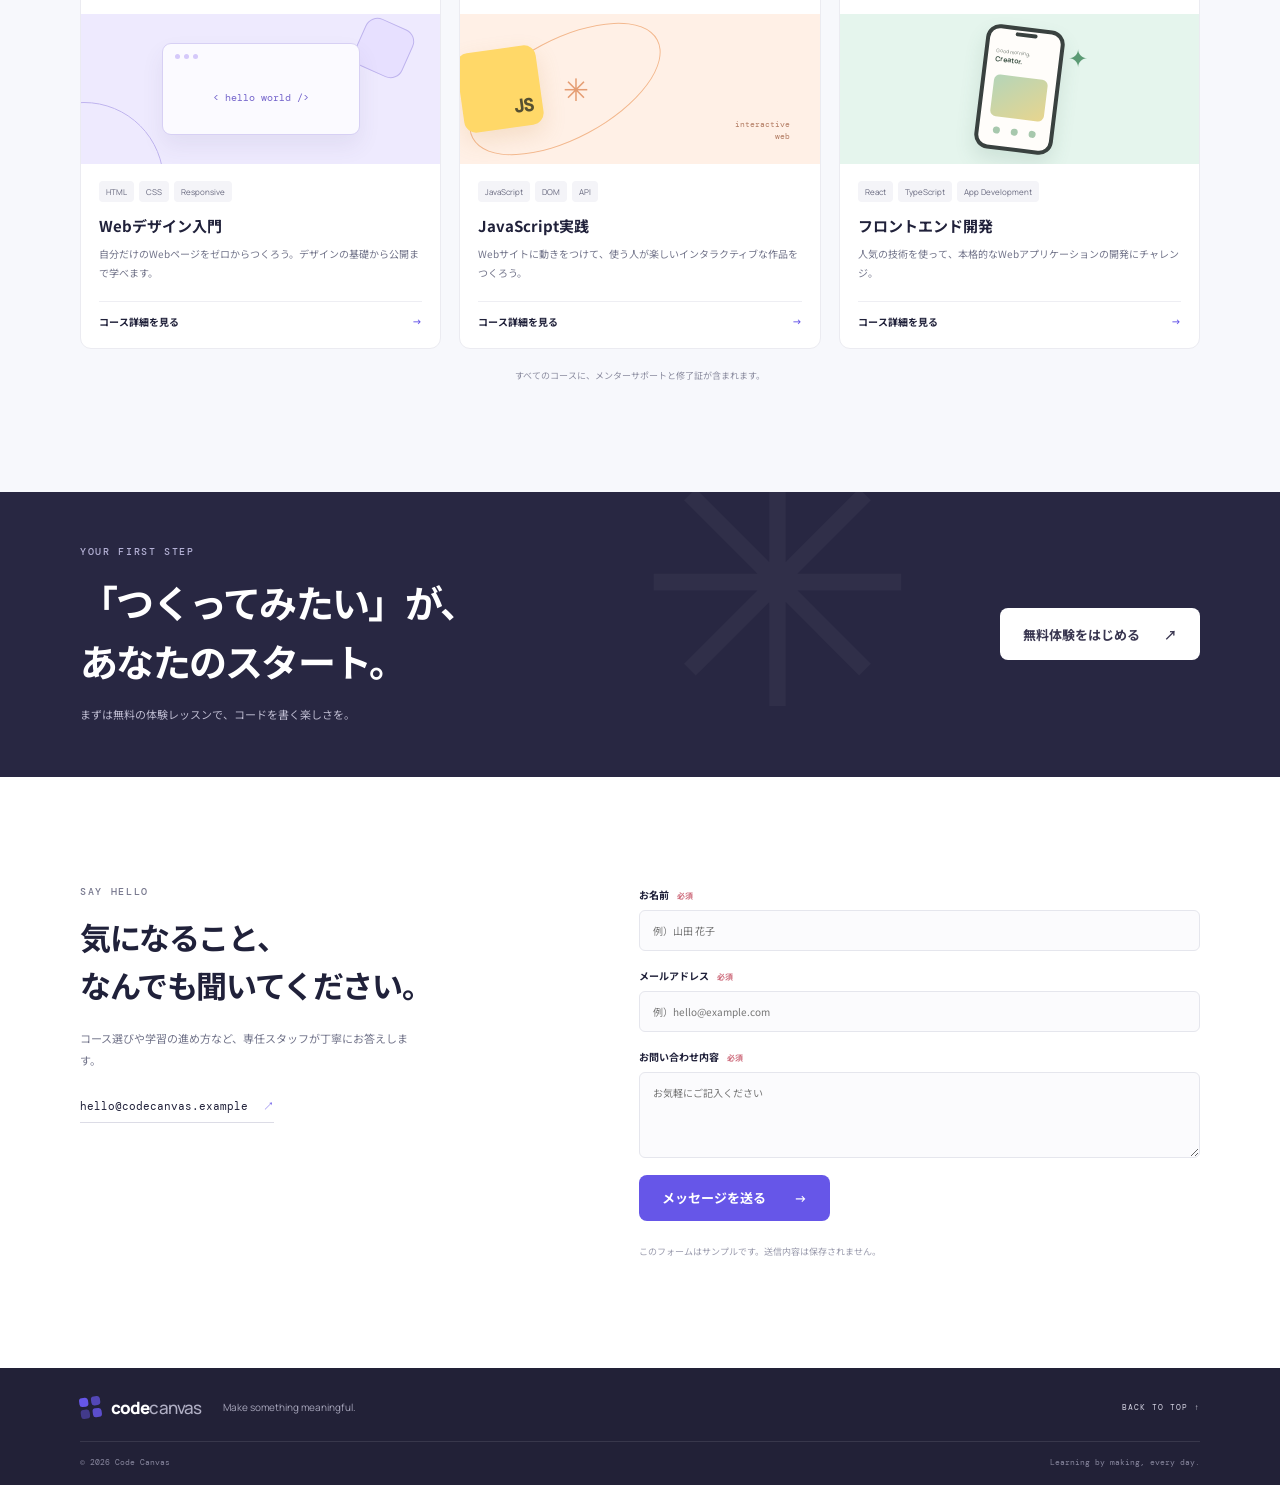
==== commit c9480a52: "Merge remote-tracking branch 'origin/main' into work_kageyo # Conflicts: #	index.html" ====
--- a/index.html
+++ b/index.html
@@ -85,9 +85,9 @@
       <div class="container">
         <div class="section-heading courses-heading"><div><p class="eyebrow">FIND YOUR COURSE</p><h2 id="courses-title">最初の一歩を、ここから。</h2></div><a class="text-link desktop-link" href="#contact">コース選びを相談する <span aria-hidden="true">↗</span></a></div>
         <div class="course-grid">
-          <article class="course-card course-lavender"><div class="course-topline"><span class="course-level">BEGINNER</span><span class="course-time">⏱ 約 8 週間</span></div><div class="course-visual visual-web"><span class="visual-window"><i></i><i></i><i></i><b>&lt; hello world /&gt;</b></span><span class="visual-shape shape-circle"></span><span class="visual-shape shape-square"></span></div><div class="course-content"><div class="course-tags"><span>HTML</span><span>CSS</span><span>Responsive</span></div><h3>Webデザイン入門</h3><p>自分だけのWebページをゼロからつくろう。デザインの基礎から公開まで学べます。</p><a href="web-design.html" class="course-link">コース詳細を見る <span aria-hidden="true">→</span></a></div></article>
-          <article class="course-card course-peach"><div class="course-topline"><span class="course-level">POPULAR</span><span class="course-time">⏱ 約 10 週間</span></div><div class="course-visual visual-js"><span class="js-tile">JS</span><span class="visual-orbit"></span><span class="js-spark">✳</span><span class="js-label">interactive<br>web</span></div><div class="course-content"><div class="course-tags"><span>JavaScript</span><span>DOM</span><span>API</span></div><h3>JavaScript実践</h3><p>Webサイトに動きをつけて、使う人が楽しいインタラクティブな作品をつくろう。</p><a href="javascript-practice.html" class="course-link">コース詳細を見る <span aria-hidden="true">→</span></a></div></article>
-          <article class="course-card course-mint"><div class="course-topline"><span class="course-level">INTERMEDIATE</span><span class="course-time">⏱ 約 12 週間</span></div><div class="course-visual visual-app"><div class="app-phone"><span class="phone-notch"></span><span class="phone-greeting">Good morning,<br><b>Creator.</b></span><span class="phone-card"></span><span class="phone-nav"><i></i><i></i><i></i></span></div><span class="app-spark">✦</span></div><div class="course-content"><div class="course-tags"><span>React</span><span>TypeScript</span><span>App Development</span></div><h3>フロントエンド開発</h3><p>人気の技術を使って、本格的なWebアプリケーションの開発にチャレンジ。</p><a href="frontend-development.html" class="course-link">コース詳細を見る <span aria-hidden="true">→</span></a></div></article>
+          <article class="course-card course-lavender"><div class="course-topline"><span class="course-level">BEGINNER</span><span class="course-time">⏱ 約8週間</span></div><div class="course-visual visual-web"><span class="visual-window"><i></i><i></i><i></i><b>&lt; hello world /&gt;</b></span><span class="visual-shape shape-circle"></span><span class="visual-shape shape-square"></span></div><div class="course-content"><div class="course-tags"><span>HTML</span><span>CSS</span><span>Responsive</span></div><h3>Webデザイン入門</h3><p>自分だけのWebページをゼロからつくろう。デザインの基礎から公開まで学べます。</p><a href="web-design.html" class="course-link">コース詳細を見る <span aria-hidden="true">→</span></a></div></article>
+          <article class="course-card course-peach"><div class="course-topline"><span class="course-level">POPULAR</span><span class="course-time">⏱ 約10週間</span></div><div class="course-visual visual-js"><span class="js-tile">JS</span><span class="visual-orbit"></span><span class="js-spark">✳</span><span class="js-label">interactive<br>web</span></div><div class="course-content"><div class="course-tags"><span>JavaScript</span><span>DOM</span><span>API</span></div><h3>JavaScript実践</h3><p>Webサイトに動きをつけて、使う人が楽しいインタラクティブな作品をつくろう。</p><a href="javascript-practice.html" class="course-link">コース詳細を見る <span aria-hidden="true">→</span></a></div></article>
+          <article class="course-card course-mint"><div class="course-topline"><span class="course-level">INTERMEDIATE</span><span class="course-time">⏱ 約12週間</span></div><div class="course-visual visual-app"><div class="app-phone"><span class="phone-notch"></span><span class="phone-greeting">Good morning,<br><b>Creator.</b></span><span class="phone-card"></span><span class="phone-nav"><i></i><i></i><i></i></span></div><span class="app-spark">✦</span></div><div class="course-content"><div class="course-tags"><span>React</span><span>TypeScript</span><span>App Development</span></div><h3>フロントエンド開発</h3><p>人気の技術を使って、本格的なWebアプリケーションの開発にチャレンジ。</p><a href="frontend-development.html" class="course-link">コース詳細を見る <span aria-hidden="true">→</span></a></div></article>
         </div>
         <p class="course-note">すべてのコースに、メンターサポートと修了証が含まれます。</p>
       </div>
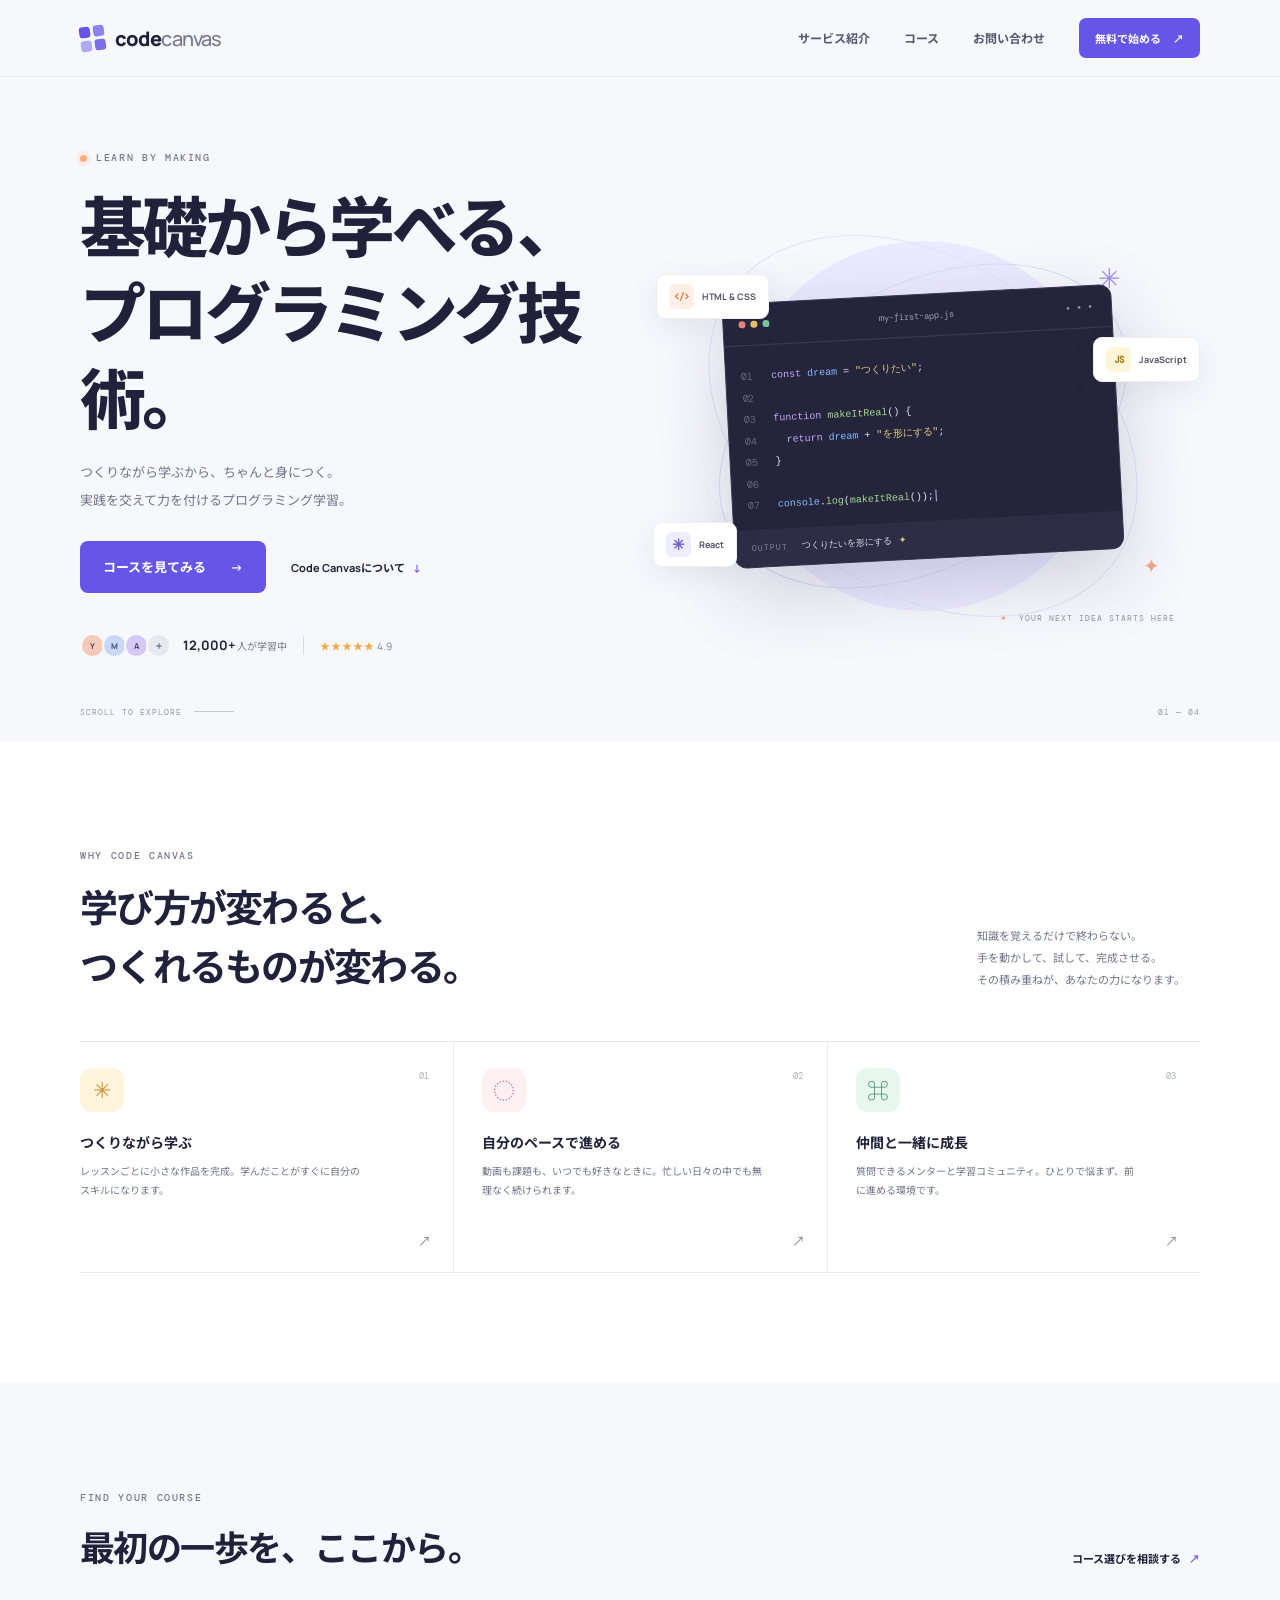
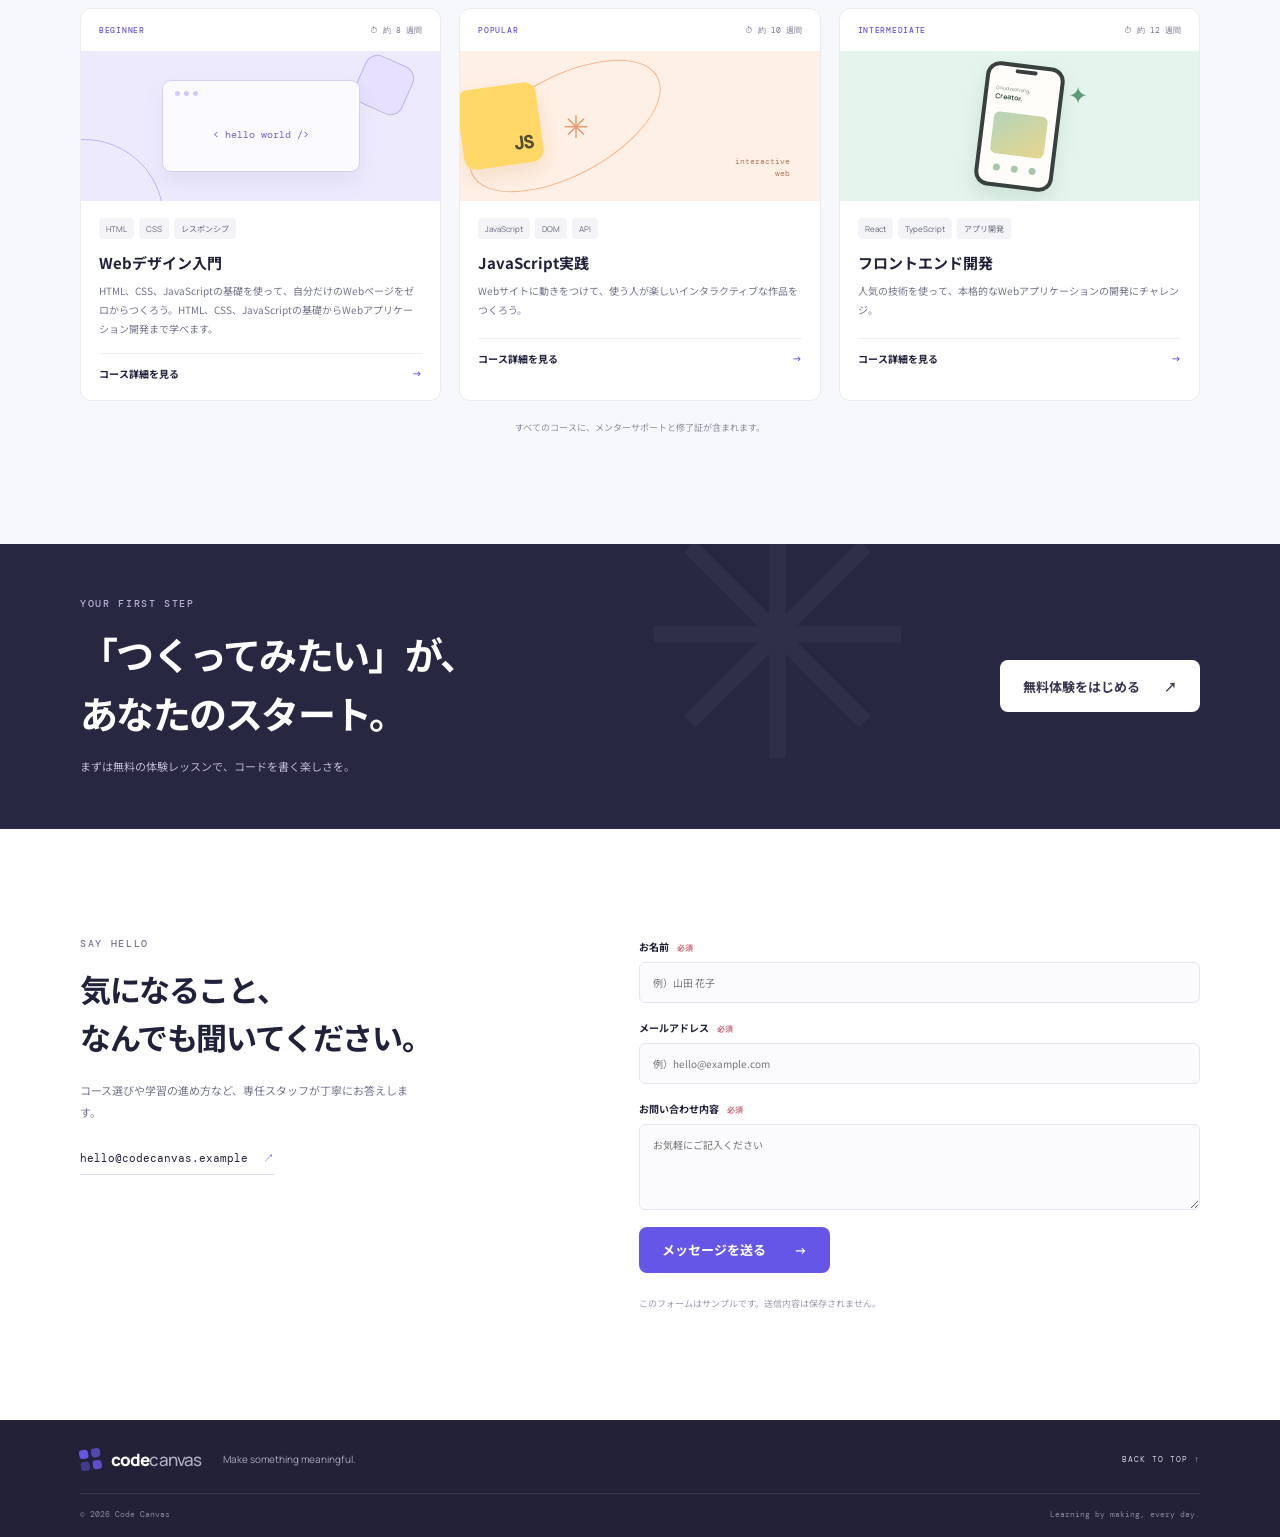
==== commit 74aa4d9b: "コースカードの説明文を読みやすくする" ====
--- a/index.html
+++ b/index.html
@@ -37,7 +37,7 @@
       <div class="container hero-grid">
         <div class="hero-copy">
           <p class="eyebrow"><span class="eyebrow-dot"></span> LEARN BY MAKING</p>
-          <h1 id="hero-title">基礎から学べる、<br>プログラミング</h1>
+          <h1 id="hero-title">基礎から学べる、<br>プログラミング技術。</h1>
           <p class="hero-lead">つくりながら学ぶから、ちゃんと身につく。<br>実践を交えて力を付けるプログラミング学習。</p>
           <div class="hero-actions">
             <a class="button" href="#courses">コースを見てみる <span aria-hidden="true">→</span></a>
@@ -85,9 +85,9 @@
       <div class="container">
         <div class="section-heading courses-heading"><div><p class="eyebrow">FIND YOUR COURSE</p><h2 id="courses-title">最初の一歩を、ここから。</h2></div><a class="text-link desktop-link" href="#contact">コース選びを相談する <span aria-hidden="true">↗</span></a></div>
         <div class="course-grid">
-          <article class="course-card course-lavender"><div class="course-topline"><span class="course-level">BEGINNER</span><span class="course-time">⏱ 約8週間</span></div><div class="course-visual visual-web"><span class="visual-window"><i></i><i></i><i></i><b>&lt; hello world /&gt;</b></span><span class="visual-shape shape-circle"></span><span class="visual-shape shape-square"></span></div><div class="course-content"><div class="course-tags"><span>HTML</span><span>CSS</span><span>Responsive</span></div><h3>Webデザイン入門</h3><p>自分だけのWebページをゼロからつくろう。デザインの基礎から公開まで学べます。</p><a href="web-design.html" class="course-link">コース詳細を見る <span aria-hidden="true">→</span></a></div></article>
-          <article class="course-card course-peach"><div class="course-topline"><span class="course-level">POPULAR</span><span class="course-time">⏱ 約10週間</span></div><div class="course-visual visual-js"><span class="js-tile">JS</span><span class="visual-orbit"></span><span class="js-spark">✳</span><span class="js-label">interactive<br>web</span></div><div class="course-content"><div class="course-tags"><span>JavaScript</span><span>DOM</span><span>API</span></div><h3>JavaScript実践</h3><p>Webサイトに動きをつけて、使う人が楽しいインタラクティブな作品をつくろう。</p><a href="javascript-practice.html" class="course-link">コース詳細を見る <span aria-hidden="true">→</span></a></div></article>
-          <article class="course-card course-mint"><div class="course-topline"><span class="course-level">INTERMEDIATE</span><span class="course-time">⏱ 約12週間</span></div><div class="course-visual visual-app"><div class="app-phone"><span class="phone-notch"></span><span class="phone-greeting">Good morning,<br><b>Creator.</b></span><span class="phone-card"></span><span class="phone-nav"><i></i><i></i><i></i></span></div><span class="app-spark">✦</span></div><div class="course-content"><div class="course-tags"><span>React</span><span>TypeScript</span><span>App Development</span></div><h3>フロントエンド開発</h3><p>人気の技術を使って、本格的なWebアプリケーションの開発にチャレンジ。</p><a href="frontend-development.html" class="course-link">コース詳細を見る <span aria-hidden="true">→</span></a></div></article>
+        <article class="course-card course-lavender"><div class="course-topline"><span class="course-level">BEGINNER</span><span class="course-time">⏱ 約 8 週間</span></div><div class="course-visual visual-web"><span class="visual-window"><i></i><i></i><i></i><b>&lt; hello world /&gt;</b></span><span class="visual-shape shape-circle"></span><span class="visual-shape shape-square"></span></div><div class="course-content"><div class="course-tags"><span>HTML</span><span>CSS</span><span>レスポンシブ</span></div><h3>Webデザイン入門</h3><p>HTML、CSS、JavaScriptの基礎を使って、自分だけのWebページをゼロからつくろう。HTML、CSS、JavaScriptの基礎からWebアプリケーション開発まで学べます。</p><a href="web-design.html" class="course-link">コース詳細を見る <span aria-hidden="true">→</span></a></div></article>
+          <article class="course-card course-peach"><div class="course-topline"><span class="course-level">POPULAR</span><span class="course-time">⏱ 約 10 週間</span></div><div class="course-visual visual-js"><span class="js-tile">JS</span><span class="visual-orbit"></span><span class="js-spark">✳</span><span class="js-label">interactive<br>web</span></div><div class="course-content"><div class="course-tags"><span>JavaScript</span><span>DOM</span><span>API</span></div><h3>JavaScript実践</h3><p>Webサイトに動きをつけて、使う人が楽しいインタラクティブな作品をつくろう。</p><a href="javascript-practice.html" class="course-link">コース詳細を見る <span aria-hidden="true">→</span></a></div></article>
+          <article class="course-card course-mint"><div class="course-topline"><span class="course-level">INTERMEDIATE</span><span class="course-time">⏱ 約 12 週間</span></div><div class="course-visual visual-app"><div class="app-phone"><span class="phone-notch"></span><span class="phone-greeting">Good morning,<br><b>Creator.</b></span><span class="phone-card"></span><span class="phone-nav"><i></i><i></i><i></i></span></div><span class="app-spark">✦</span></div><div class="course-content"><div class="course-tags"><span>React</span><span>TypeScript</span><span>アプリ開発</span></div><h3>フロントエンド開発</h3><p>人気の技術を使って、本格的なWebアプリケーションの開発にチャレンジ。</p><a href="frontend-development.html" class="course-link">コース詳細を見る <span aria-hidden="true">→</span></a></div></article>
         </div>
         <p class="course-note">すべてのコースに、メンターサポートと修了証が含まれます。</p>
       </div>
@@ -102,7 +102,7 @@
           <div class="form-row"><label for="email">メールアドレス <span>必須</span></label><input id="email" name="email" type="email" autocomplete="email" placeholder="例）hello@example.com" required></div>
           <div class="form-row"><label for="message">お問い合わせ内容 <span>必須</span></label><textarea id="message" name="message" rows="4" placeholder="お気軽にご記入ください" required></textarea></div>
           <button class="button form-submit" type="submit">メッセージを送る <span aria-hidden="true">→</span></button>
-          <p class="form-status" id="form-status" role="status" aria-live="polite" aria-atomic="true"></p>
+          <p class="form-status" id="form-status" role="status" aria-live="polite"></p>
           <p class="form-note">このフォームはサンプルです。送信内容は保存されません。</p>
         </form>
       </div>
